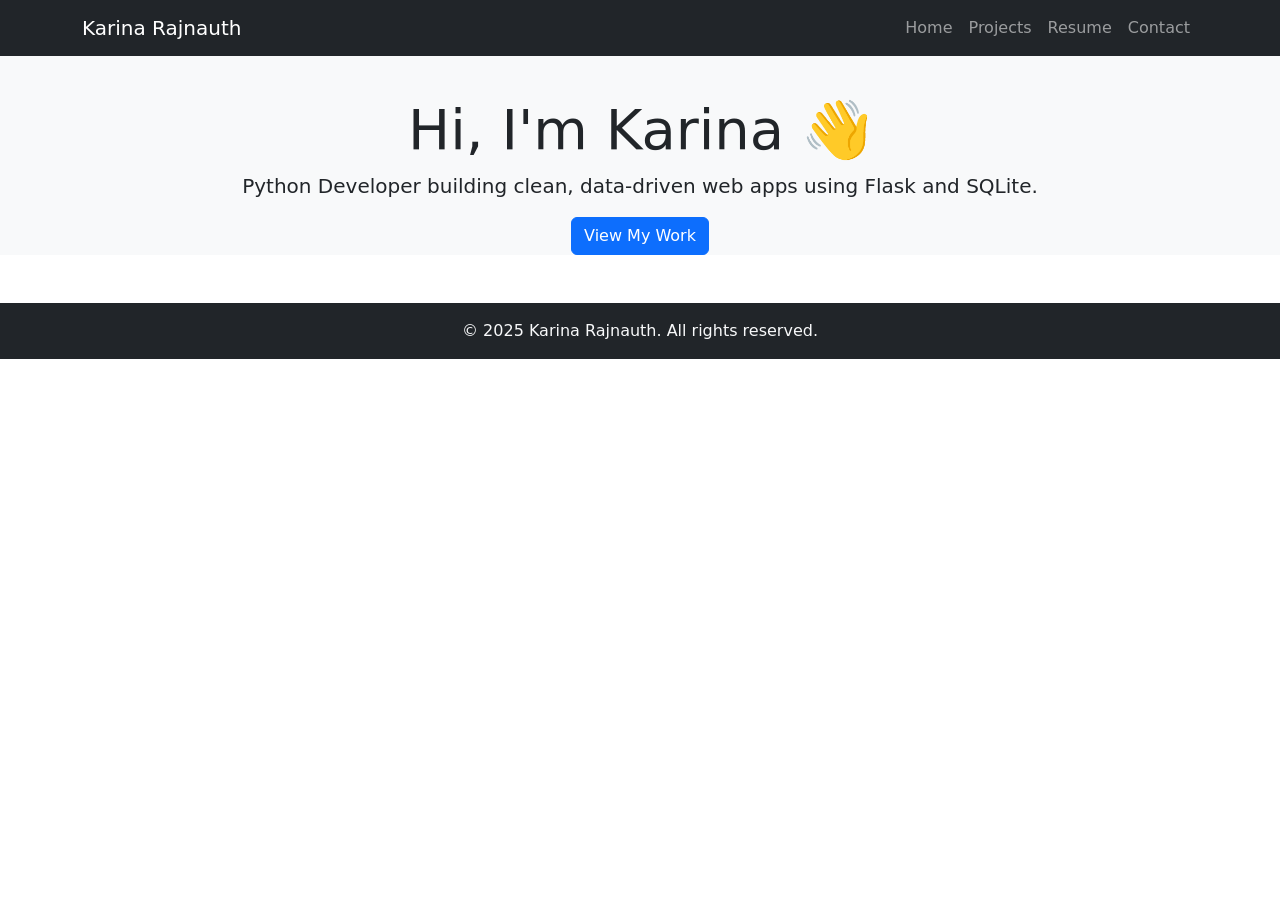
==== index.html @ 5fca7859 "Add files via upload" ====
<!DOCTYPE html>
<html lang="en">
<head>
  <meta charset="UTF-8">
  <meta name="viewport" content="width=device-width, initial-scale=1.0">
  <title>Karina Rajnauth | Portfolio</title>
  <link href="https://cdn.jsdelivr.net/npm/bootstrap@5.3.2/dist/css/bootstrap.min.css" rel="stylesheet">
  <link rel="stylesheet" href="assets/css/style.css">
</head>
<body>
  <!-- Navbar -->
  <nav class="navbar navbar-expand-lg navbar-dark bg-dark fixed-top">
    <div class="container">
      <a class="navbar-brand" href="index.html">Karina Rajnauth</a>
      <button class="navbar-toggler" type="button" data-bs-toggle="collapse" data-bs-target="#navbarNav">
        <span class="navbar-toggler-icon"></span>
      </button>
      <div class="collapse navbar-collapse" id="navbarNav">
        <ul class="navbar-nav ms-auto">
          <li class="nav-item"><a class="nav-link" href="index.html">Home</a></li>
          <li class="nav-item"><a class="nav-link" href="projects.html">Projects</a></li>
          <li class="nav-item"><a class="nav-link" href="resume.html">Resume</a></li>
          <li class="nav-item"><a class="nav-link" href="contact.html">Contact</a></li>
        </ul>
      </div>
    </div>
  </nav>

  <!-- Hero Section -->
  <section class="hero bg-light text-center pt-5 mt-5">
    <div class="container">
      <h1 class="display-4">Hi, I'm Karina 👋</h1>
      <p class="lead">Python Developer building clean, data-driven web apps using Flask and SQLite.</p>
      <a href="projects.html" class="btn btn-primary">View My Work</a>
    </div>
  </section>

  <footer class="text-center py-3 bg-dark text-light mt-5">
    &copy; 2025 Karina Rajnauth. All rights reserved.
  </footer>

  <script src="https://cdn.jsdelivr.net/npm/bootstrap@5.3.2/dist/js/bootstrap.bundle.min.js"></script>
</body>
</html>
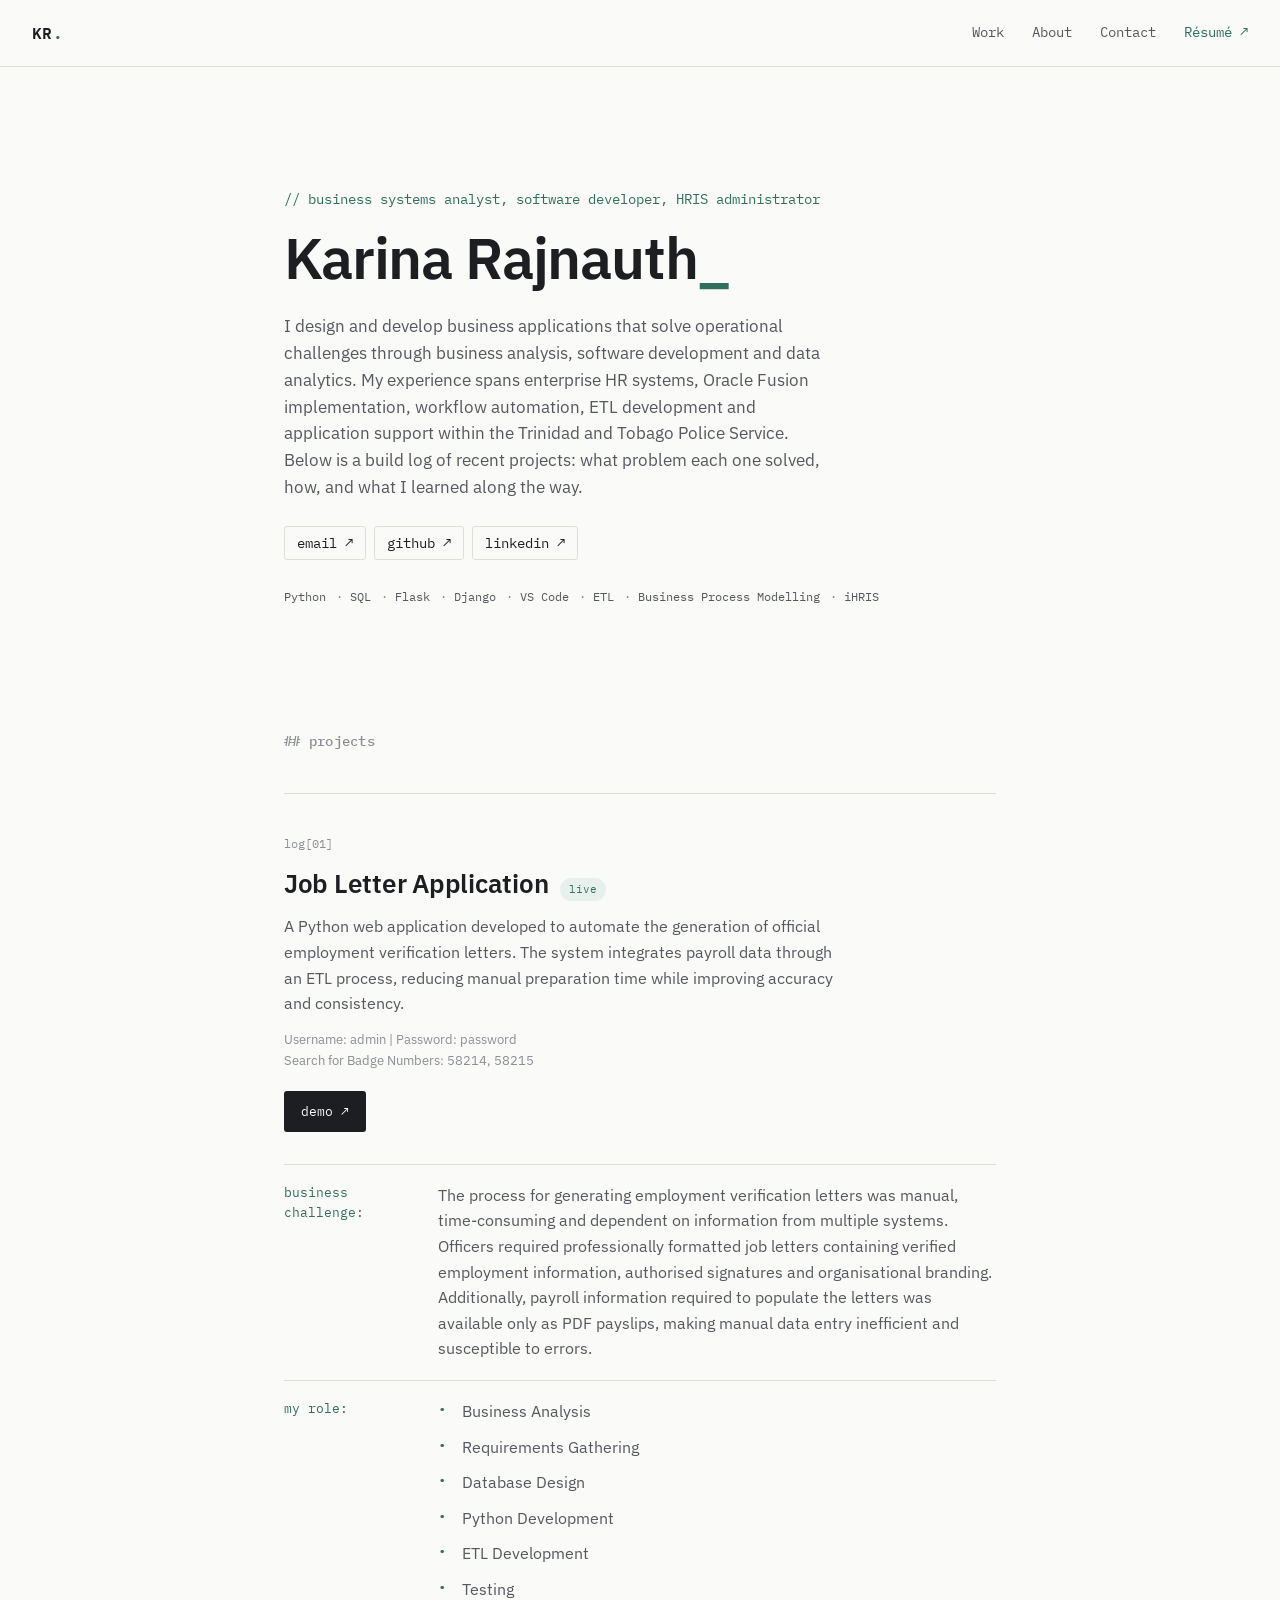
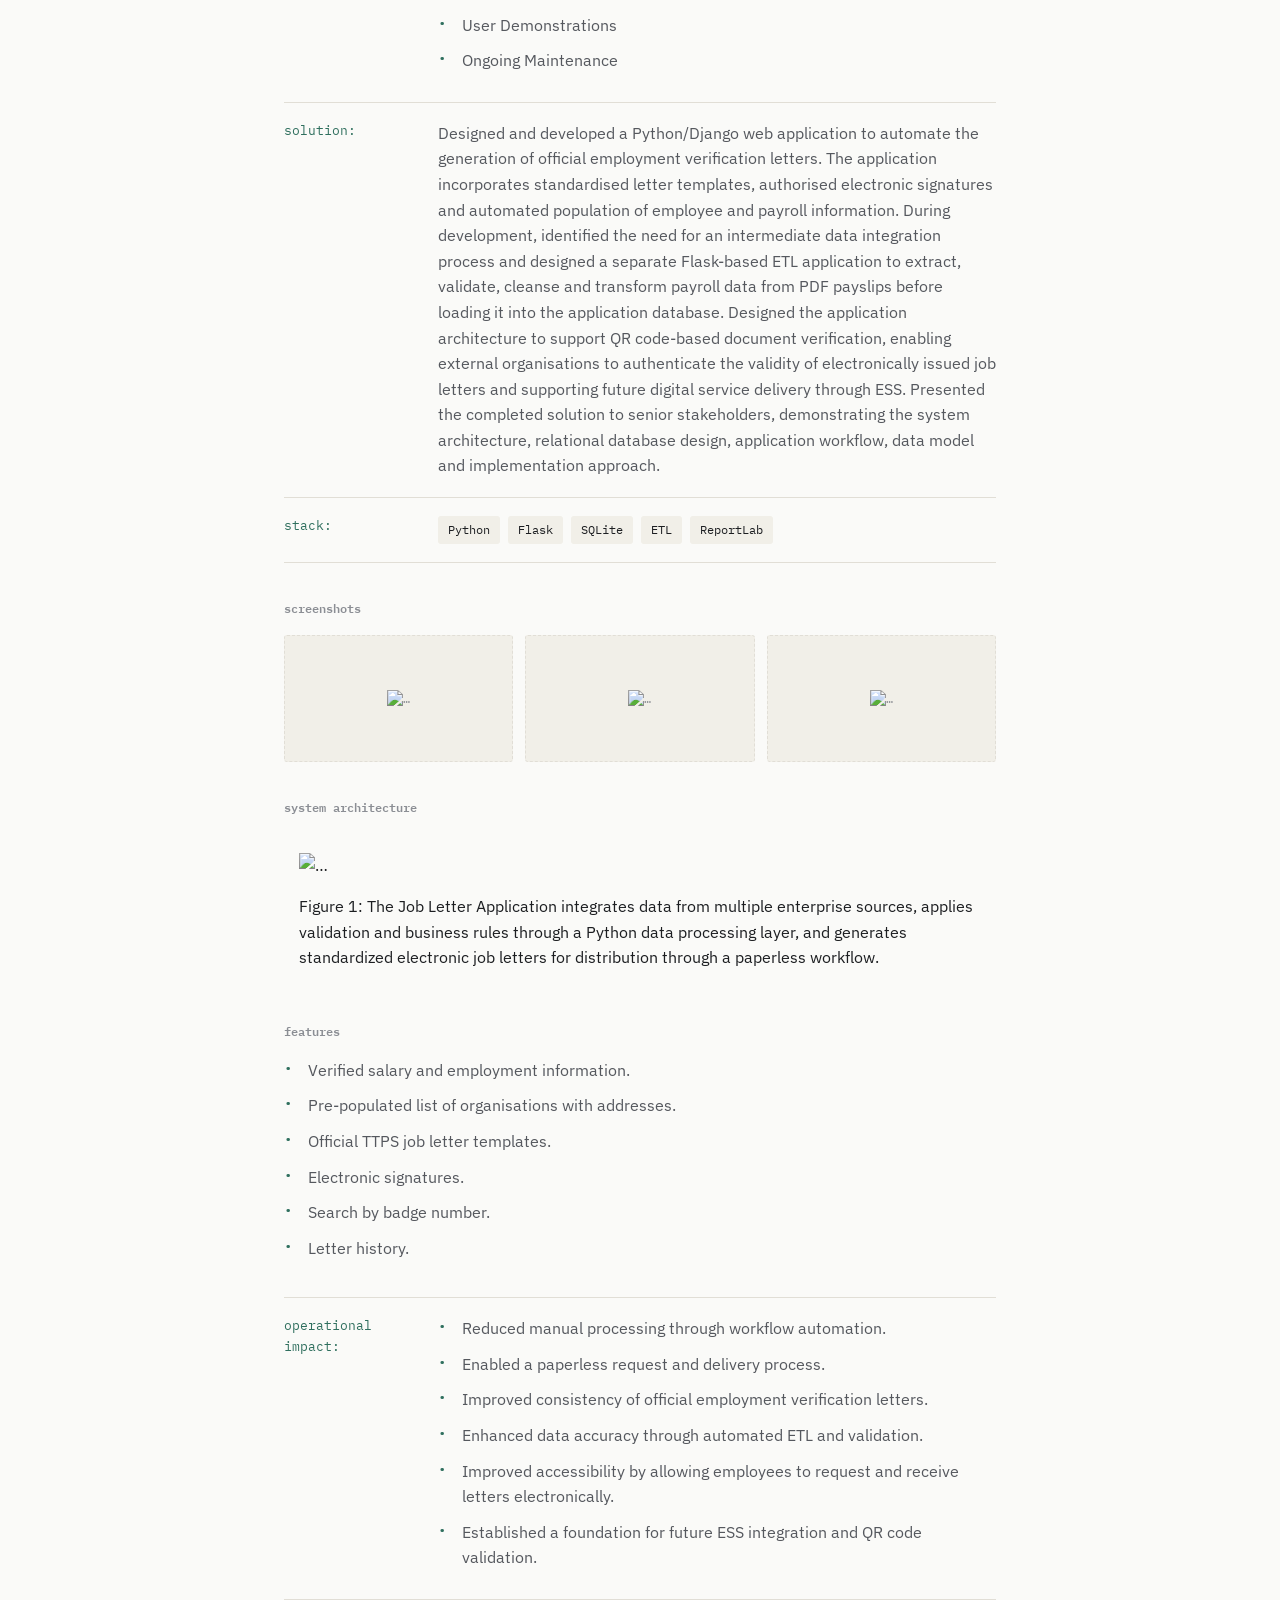
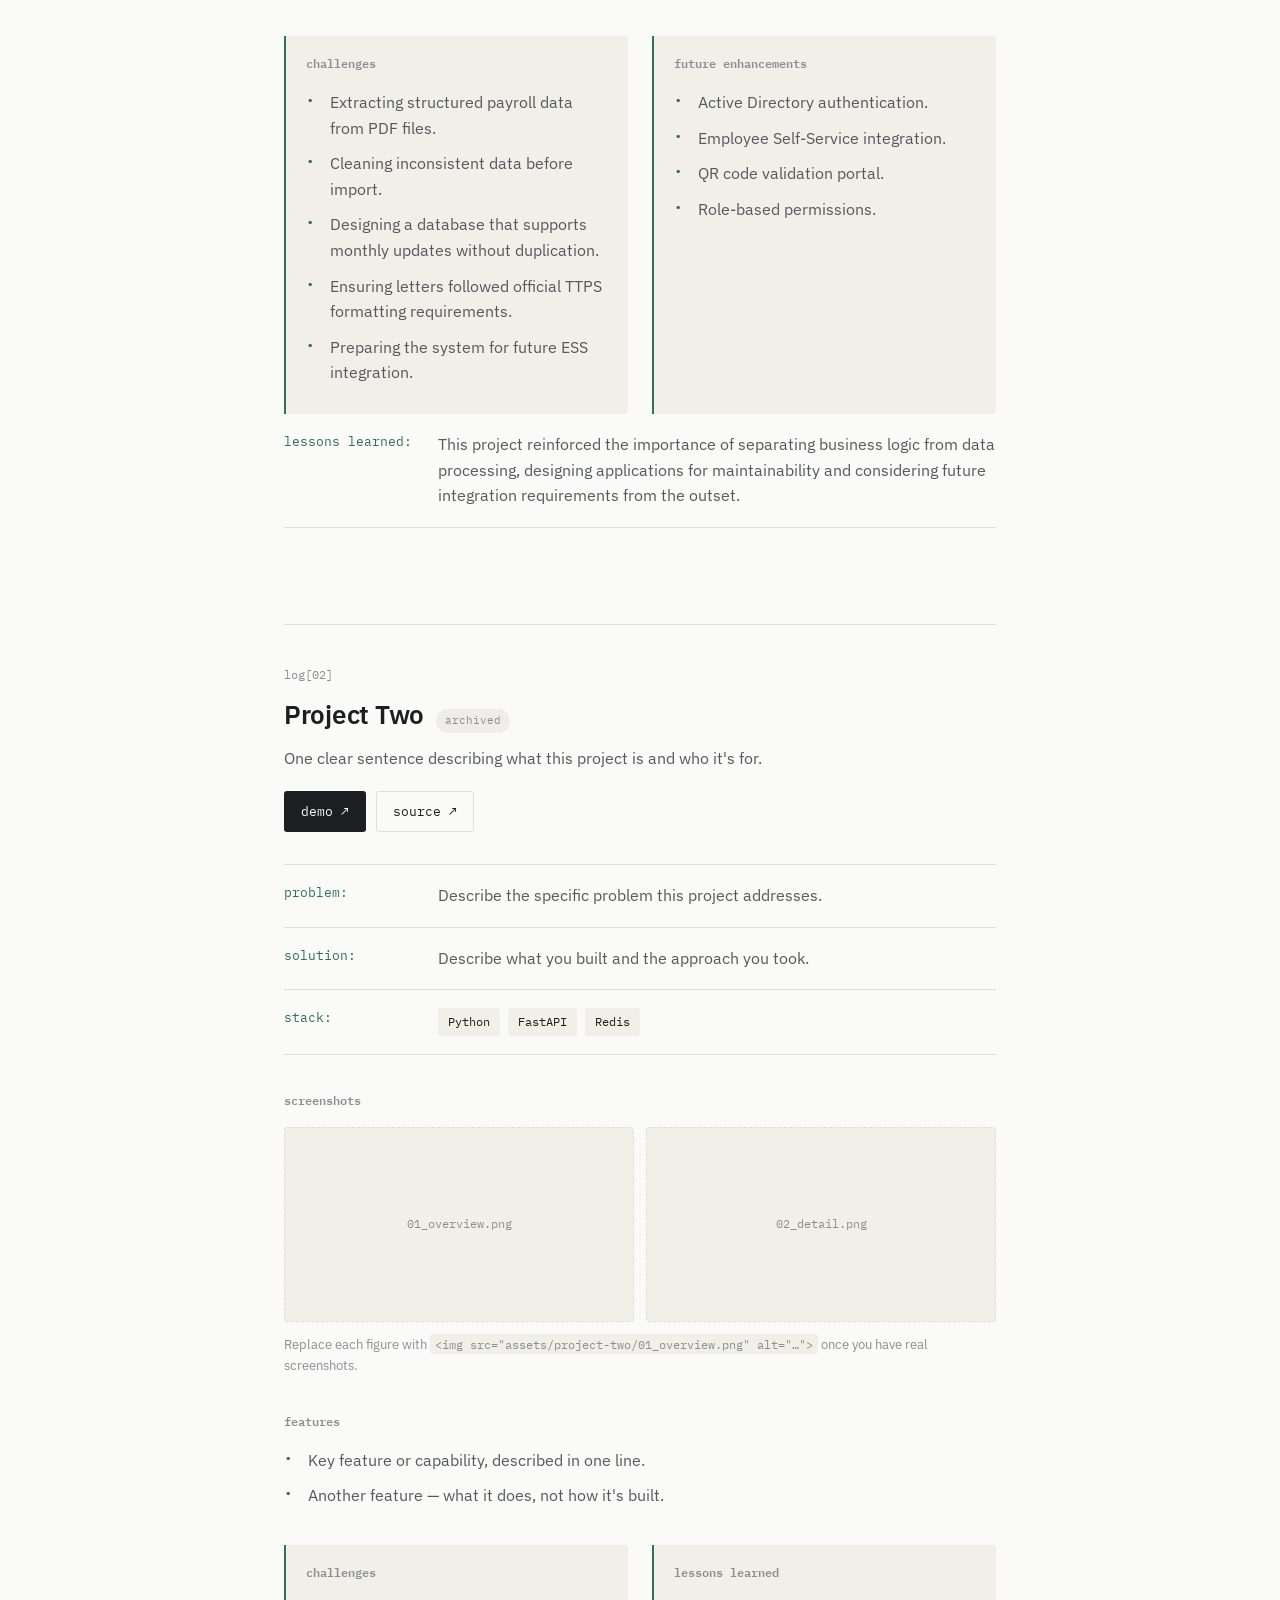
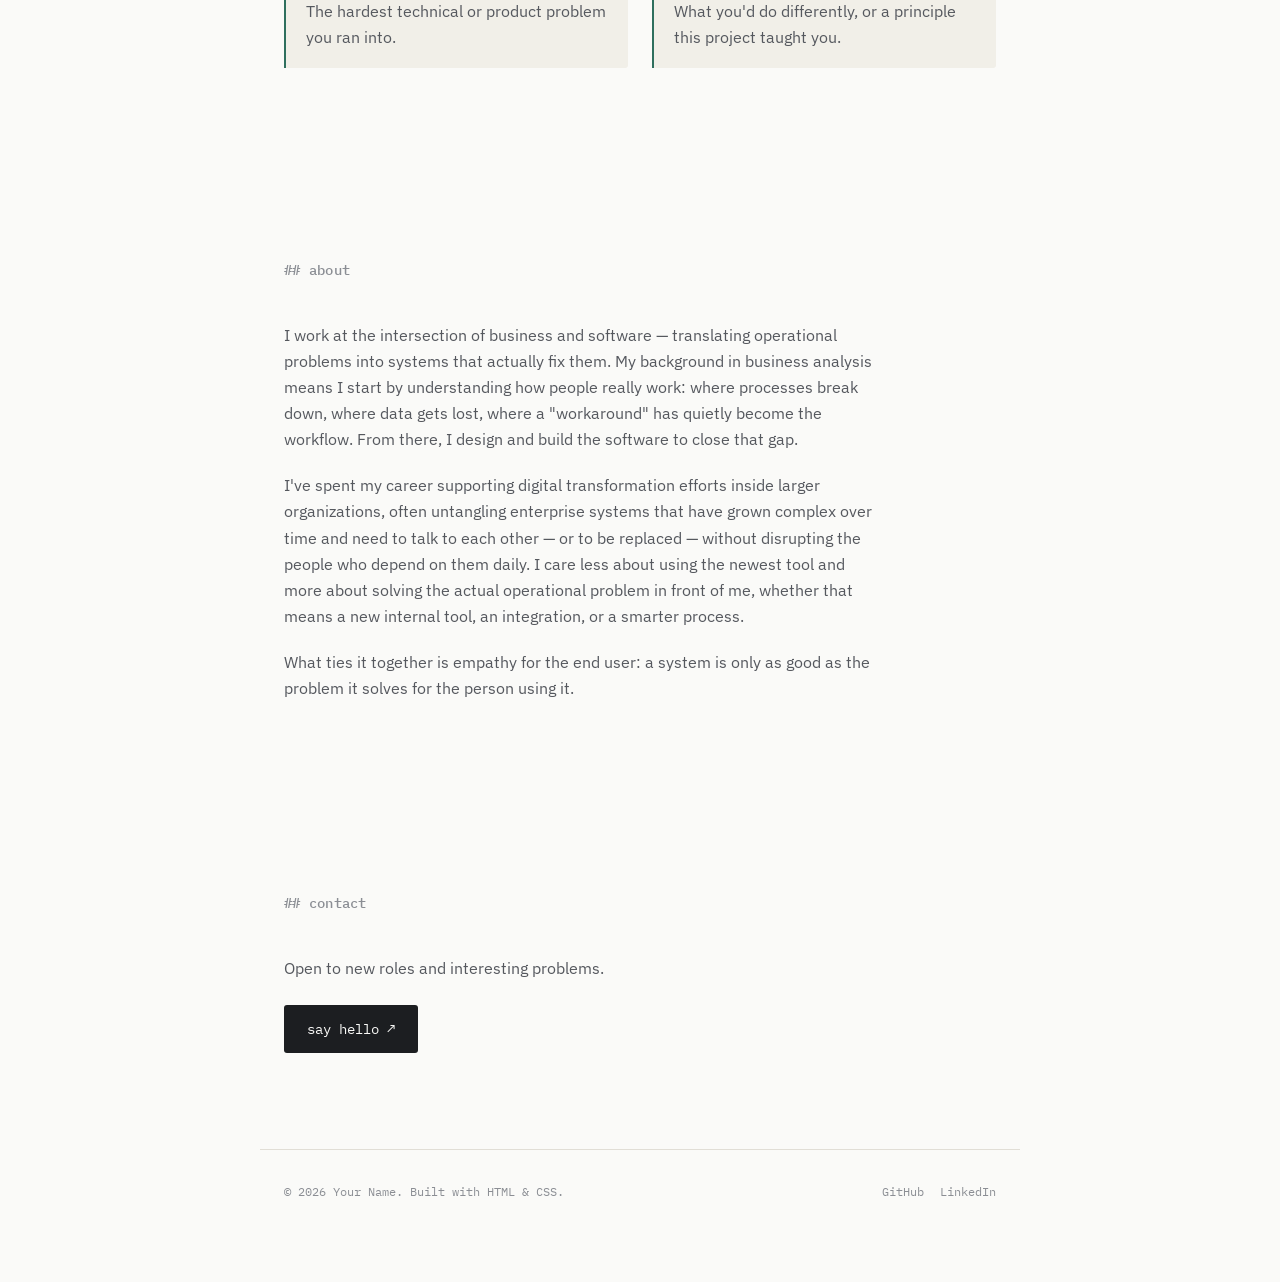
==== commit cc2c64a7: "Add files via upload" ====
--- a/index.html
+++ b/index.html
@@ -1,44 +1,325 @@
-<!DOCTYPE html>
-<html lang="en">
-<head>
-  <meta charset="UTF-8">
-  <meta name="viewport" content="width=device-width, initial-scale=1.0">
-  <title>Karina Rajnauth | Portfolio</title>
-  <link href="https://cdn.jsdelivr.net/npm/bootstrap@5.3.2/dist/css/bootstrap.min.css" rel="stylesheet">
-  <link rel="stylesheet" href="assets/css/style.css">
-</head>
-<body>
-  <!-- Navbar -->
-  <nav class="navbar navbar-expand-lg navbar-dark bg-dark fixed-top">
-    <div class="container">
-      <a class="navbar-brand" href="index.html">Karina Rajnauth</a>
-      <button class="navbar-toggler" type="button" data-bs-toggle="collapse" data-bs-target="#navbarNav">
-        <span class="navbar-toggler-icon"></span>
-      </button>
-      <div class="collapse navbar-collapse" id="navbarNav">
-        <ul class="navbar-nav ms-auto">
-          <li class="nav-item"><a class="nav-link" href="index.html">Home</a></li>
-          <li class="nav-item"><a class="nav-link" href="projects.html">Projects</a></li>
-          <li class="nav-item"><a class="nav-link" href="resume.html">Resume</a></li>
-          <li class="nav-item"><a class="nav-link" href="contact.html">Contact</a></li>
-        </ul>
-      </div>
-    </div>
-  </nav>
-
-  <!-- Hero Section -->
-  <section class="hero bg-light text-center pt-5 mt-5">
-    <div class="container">
-      <h1 class="display-4">Hi, I'm Karina 👋</h1>
-      <p class="lead">Python Developer building clean, data-driven web apps using Flask and SQLite.</p>
-      <a href="projects.html" class="btn btn-primary">View My Work</a>
-    </div>
-  </section>
-
-  <footer class="text-center py-3 bg-dark text-light mt-5">
-    &copy; 2025 Karina Rajnauth. All rights reserved.
-  </footer>
-
-  <script src="https://cdn.jsdelivr.net/npm/bootstrap@5.3.2/dist/js/bootstrap.bundle.min.js"></script>
-</body>
-</html>
+<!DOCTYPE html>
+<html lang="en">
+<head>
+<meta charset="UTF-8">
+<meta name="viewport" content="width=device-width, initial-scale=1.0">
+<title>Karina Rajnauth — Software Developer</title>
+<meta name="description" content="Software developer portfolio — projects, case studies, and contact.">
+<link rel="preconnect" href="https://fonts.googleapis.com">
+<link rel="preconnect" href="https://fonts.gstatic.com" crossorigin>
+<link href="https://fonts.googleapis.com/css2?family=IBM+Plex+Mono:ital,wght@0,400;0,500;0,600;1,400&family=IBM+Plex+Sans:wght@400;500;600;700&display=swap" rel="stylesheet">
+<link rel="stylesheet" href="styles.css">
+</head>
+<body>
+
+<a class="skip-link" href="#main">Skip to content</a>
+
+<header class="site-header">
+  <a class="brand" href="#top">KR<span class="brand-dot">.</span></a>
+  <nav class="site-nav" aria-label="Primary">
+    <a href="#work">Work</a>
+    <a href="#about">About</a>
+    <a href="#contact">Contact</a>
+    <a class="nav-resume" href="./resume.pdf" target="_blank" rel="noopener">Résumé ↗</a>
+  </nav>
+</header>
+
+<main id="main">
+
+  <!-- ============ HERO ============ -->
+  <section id="top" class="hero">
+    <p class="eyebrow">// business systems analyst, software developer, HRIS administrator</p>
+    <h1 class="hero-name">Karina Rajnauth<span class="cursor" aria-hidden="true">_</span></h1>
+    <p class="hero-desc">
+      I design and develop business applications that solve operational challenges through business analysis, software development and data analytics. My experience spans enterprise HR systems, Oracle Fusion implementation, workflow automation, ETL development and application support within the Trinidad and Tobago Police Service.
+      Below is a build log of recent projects:
+      what problem each one solved, how, and what I learned along the way.
+    </p>
+
+    <ul class="hero-links">
+      <li><a href="mailto:karinarajnauth@gmail.com">email ↗</a></li>
+      <li><a href="https://github.com/karinalaura" target="_blank" rel="noopener">github ↗</a></li>
+      <li><a href="https://linkedin.com/in/karinarajnauth" target="_blank" rel="noopener">linkedin ↗</a></li>
+    </ul>
+
+    <ul class="hero-stack" aria-label="Core technologies">
+      <li>Python</li>
+      <li>SQL</li>
+      <li>Flask</li>
+      <li>Django</li>
+      <li>VS Code</li>
+      <li>ETL</li>
+      <li>Business Process Modelling</li>
+      <li>iHRIS</li>
+    </ul>
+  </section>
+
+  <!-- ============ WORK ============ -->
+  <section id="work" class="work">
+    <h2 class="section-label">## projects</h2>
+
+    <div class="entries">
+
+      <!-- ---------- PROJECT 1 ---------- -->
+      <article class="entry" id="project-one">
+        <header class="entry-head">
+          <span class="entry-index">log[01]</span>
+          <div class="entry-title-row">
+            <h3 class="entry-title">Job Letter Application</h3>
+            <span class="status-pill status-live">live</span>
+          </div>
+          <p class="entry-tagline">A Python web application developed to automate the generation of official employment verification letters. 
+            The system integrates payroll data through an ETL process, reducing manual preparation time while improving accuracy and consistency.</p>
+          <p class="shot-hint">Username: admin | Password: password<br>
+          Search for Badge Numbers: 58214, 58215</p>
+          <div class="entry-actions">
+            <a class="btn btn-primary" href="https://job-letter-generator-nn9o.onrender.com" target="_blank" rel="noopener">demo ↗</a>
+            <!--<a class="btn btn-ghost" href="https://github.com/yourusername/project-one" target="_blank" rel="noopener">source ↗</a>-->
+          </div>
+        </header>
+
+        <dl class="spec">
+          <div class="spec-row">
+            <dt>business challenge</dt>
+            <dd>The process for generating employment verification letters was manual, time-consuming and dependent on information from multiple systems. 
+              Officers required professionally formatted job letters containing verified employment information, authorised signatures and organisational branding. 
+              Additionally, payroll information required to populate the letters was available only as PDF payslips, making manual data entry inefficient and susceptible to errors.</dd>
+          </div>
+          <div class="spec-row">
+            <dt>my role</dt>
+            <ul class="feature-list">
+            <li>Business Analysis</li>
+            <li>Requirements Gathering</li>
+            <li>Database Design</li>
+            <li>Python Development</li>
+            <li>ETL Development</li>
+            <li>Testing</li>
+            <li>User Demonstrations</li>
+            <li>Ongoing Maintenance</li>
+          </ul>
+          </div>
+          <div class="spec-row">
+            <dt>solution</dt>
+            <dd>Designed and developed a Python/Django web application to automate the generation of official employment verification letters. The application incorporates standardised letter templates, authorised electronic
+               signatures and automated population of employee and payroll information. During development, identified the need for an intermediate data integration process and designed a separate Flask-based ETL application 
+               to extract, validate, cleanse and transform payroll data from PDF payslips before loading it into the application database.
+Designed the application architecture to support QR code-based document verification, enabling external organisations to authenticate the validity of electronically issued job letters and supporting future digital service delivery through ESS.
+Presented the completed solution to senior stakeholders, demonstrating the system architecture, relational database design, application workflow, data model and implementation approach.</dd>
+          </div>
+          <div class="spec-row">
+            <dt>stack</dt>
+            <dd>
+              <ul class="chip-row">
+                <li>Python</li>
+                <li>Flask</li>
+                <li>SQLite</li>
+                <li>ETL</li>
+                <li>ReportLab</li>
+              </ul>
+            </dd>
+          </div>
+        </dl>
+
+        <div class="entry-block">
+          <h4 class="block-label">screenshots</h4>
+          <div class="shot-grid">
+            <figure class="shot-placeholder">
+              <span><img src="assets/project-one/01_overview.png" alt="…"></span>
+            </figure>
+            <figure class="shot-placeholder">
+              <span><img src="assets/project-one/02_overview.png" alt="…"></span>
+            </figure>
+            <figure class="shot-placeholder">
+              <span><img src="assets/project-one/03_overview.png" alt="…"></span>
+            </figure>
+          </div>
+        </div>
+
+        <div class="entry-block">
+          <h4 class="block-label">system architecture</h4>
+          <figure class="diagram-container">
+          <img class="diagram-img" src="assets/project-one/01_diagram.png" alt="…">
+          <figcaption>Figure 1: The Job Letter Application integrates data from multiple enterprise sources, applies validation and business rules through a Python data processing layer, 
+            and generates standardized electronic job letters for distribution through a paperless workflow.</figcaption>
+          </figure>
+        </div>
+
+        <div class="entry-block">
+          <h4 class="block-label">features</h4>
+          <ul class="feature-list">
+            <li>Verified salary and employment information.</li>
+            <li>Pre-populated list of organisations with addresses.</li>
+            <li>Official TTPS job letter templates.</li>
+            <li>Electronic signatures.</li>
+            <li>Search by badge number.</li>
+            <li>Letter history.</li>
+          </ul>
+        </div>
+
+        <dl class="spec">
+          <div class="spec-row">
+            <dt>operational impact</dt>
+          <ul class="feature-list">
+            <li>Reduced manual processing through workflow automation.</li>
+            <li>Enabled a paperless request and delivery process.</li>
+            <li>Improved consistency of official employment verification letters.</li>
+            <li>Enhanced data accuracy through automated ETL and validation.</li>
+            <li>Improved accessibility by allowing employees to request and receive letters electronically.</li>
+            <li>Established a foundation for future ESS integration and QR code validation.</li>
+          </ul>
+        </div>
+        </dl>
+
+        <div class="note-grid">
+          <div class="note">
+            <h4 class="block-label">challenges</h4>
+            <ul class="feature-list">
+            <li>Extracting structured payroll data from PDF files.</li>
+            <li>Cleaning inconsistent data before import.</li>
+            <li>Designing a database that supports monthly updates without duplication.</li>
+            <li>Ensuring letters followed official TTPS formatting requirements.</li>
+            <li>Preparing the system for future ESS integration.</li>
+          </ul>
+          </div>
+          <div class="note">
+            <h4 class="block-label">future enhancements</h4>
+            <ul class="feature-list">
+            <li>Active Directory authentication.</li>
+            <li>Employee Self-Service integration.</li>
+            <li>QR code validation portal.</li>
+            <li>Role-based permissions.</li>
+          </ul>
+          </div>
+        </div>
+        <div class="spec-row">
+            <dt>lessons learned</dt>
+            <dd>This project reinforced the importance of separating business logic from data processing, 
+              designing applications for maintainability and considering future integration requirements from the outset.</dd>
+          </div>
+      </article>
+
+      <!-- ---------- PROJECT 2 ---------- -->
+      <article class="entry" id="project-two">
+        <header class="entry-head">
+          <span class="entry-index">log[02]</span>
+          <div class="entry-title-row">
+            <h3 class="entry-title">Project Two</h3>
+            <span class="status-pill status-archived">archived</span>
+          </div>
+          <p class="entry-tagline">One clear sentence describing what this project is and who it's for.</p>
+          <div class="entry-actions">
+            <a class="btn btn-primary" href="https://your-demo-link.com" target="_blank" rel="noopener">demo ↗</a>
+            <a class="btn btn-ghost" href="https://github.com/yourusername/project-two" target="_blank" rel="noopener">source ↗</a>
+          </div>
+        </header>
+
+        <dl class="spec">
+          <div class="spec-row">
+            <dt>problem</dt>
+            <dd>Describe the specific problem this project addresses.</dd>
+          </div>
+          <div class="spec-row">
+            <dt>solution</dt>
+            <dd>Describe what you built and the approach you took.</dd>
+          </div>
+          <div class="spec-row">
+            <dt>stack</dt>
+            <dd>
+              <ul class="chip-row">
+                <li>Python</li>
+                <li>FastAPI</li>
+                <li>Redis</li>
+              </ul>
+            </dd>
+          </div>
+        </dl>
+
+        <div class="entry-block">
+          <h4 class="block-label">screenshots</h4>
+          <div class="shot-grid">
+            <figure class="shot-placeholder">
+              <span>01_overview.png</span>
+            </figure>
+            <figure class="shot-placeholder">
+              <span>02_detail.png</span>
+            </figure>
+          </div>
+          <p class="shot-hint">Replace each figure with <code>&lt;img src="assets/project-two/01_overview.png" alt="…"&gt;</code> once you have real screenshots.</p>
+        </div>
+
+        <div class="entry-block">
+          <h4 class="block-label">features</h4>
+          <ul class="feature-list">
+            <li>Key feature or capability, described in one line.</li>
+            <li>Another feature — what it does, not how it's built.</li>
+          </ul>
+        </div>
+
+        <div class="note-grid">
+          <div class="note">
+            <h4 class="block-label">challenges</h4>
+            <p>The hardest technical or product problem you ran into.</p>
+          </div>
+          <div class="note">
+            <h4 class="block-label">lessons learned</h4>
+            <p>What you'd do differently, or a principle this project taught you.</p>
+          </div>
+        </div>
+      </article>
+
+      <!--
+        TO ADD MORE PROJECTS:
+        Copy one <article class="entry"> block above (including its closing tag),
+        paste it here, update the id, log[0N] index, and all content inside.
+      -->
+
+    </div>
+  </section>
+
+  <!-- ============ ABOUT ============ -->
+  <section id="about" class="about">
+    <h2 class="section-label">## about</h2>
+    <p>
+      I work at the intersection of business and software — translating operational problems
+      into systems that actually fix them. My background in business analysis means I start by
+      understanding how people really work: where processes break down, where data gets lost,
+      where a "workaround" has quietly become the workflow. From there, I design and build the
+      software to close that gap.
+    </p>
+    <p style="margin-top: 20px;">
+      I've spent my career supporting digital transformation efforts inside larger organizations,
+      often untangling enterprise systems that have grown complex over time and need to talk to
+      each other — or to be replaced — without disrupting the people who depend on them daily.
+      I care less about using the newest tool and more about solving the actual operational
+      problem in front of me, whether that means a new internal tool, an integration, or a
+      smarter process.
+    </p>
+    <p style="margin-top: 20px;">
+      What ties it together is empathy for the end user: a system is only as good as the problem
+      it solves for the person using it.
+    </p>
+  </section>
+
+  <!-- ============ CONTACT ============ -->
+  <section id="contact" class="contact">
+    <h2 class="section-label">## contact</h2>
+    <p class="contact-line">Open to new roles and interesting problems.</p>
+    <a class="btn btn-primary btn-large" href="mailto:you@example.com">say hello ↗</a>
+  </section>
+
+</main>
+
+<footer class="site-footer">
+  <p>&copy; <span id="year"></span> Your Name. Built with HTML &amp; CSS.</p>
+  <ul class="footer-links">
+    <li><a href="https://github.com/yourusername" target="_blank" rel="noopener">GitHub</a></li>
+    <li><a href="https://linkedin.com/in/yourusername" target="_blank" rel="noopener">LinkedIn</a></li>
+  </ul>
+</footer>
+
+<script>
+  document.getElementById('year').textContent = new Date().getFullYear();
+</script>
+
+</body>
+</html>
--- a/styles.css
+++ b/styles.css
@@ -0,0 +1,462 @@
+/* =========================================================
+   Tokens
+   ========================================================= */
+:root {
+  --color-bg:        #FAFAF8;
+  --color-bg-alt:    #F1EFE8;
+  --color-ink:       #1C1E21;
+  --color-ink-soft:  #55585E;
+  --color-ink-faint: #8B8E94;
+  --color-line:      #E1DED6;
+  --color-accent:    #2F6F5E;
+  --color-accent-soft: #E7F0EC;
+  --color-live:      #2F6F5E;
+  --color-archived:  #8B8E94;
+
+  --font-sans: 'IBM Plex Sans', -apple-system, BlinkMacSystemFont, 'Segoe UI', sans-serif;
+  --font-mono: 'IBM Plex Mono', 'SFMono-Regular', Consolas, monospace;
+
+  --maxw: 760px;
+  --radius: 3px;
+}
+
+/* =========================================================
+   Base
+   ========================================================= */
+* { box-sizing: border-box; }
+
+html { scroll-behavior: smooth; }
+@media (prefers-reduced-motion: reduce) {
+  html { scroll-behavior: auto; }
+  * { animation-duration: 0.001ms !important; animation-iteration-count: 1 !important; transition-duration: 0.001ms !important; }
+}
+
+body {
+  margin: 0;
+  background: var(--color-bg);
+  color: var(--color-ink);
+  font-family: var(--font-sans);
+  font-size: 16px;
+  line-height: 1.6;
+  -webkit-font-smoothing: antialiased;
+}
+
+h1, h2, h3, h4 { margin: 0; font-weight: 600; }
+p { margin: 0; }
+ul { margin: 0; padding: 0; list-style: none; }
+a { color: inherit; text-decoration: none; }
+img { max-width: 100%; display: block; }
+
+.skip-link {
+  position: absolute;
+  left: -999px;
+  top: 0;
+  background: var(--color-ink);
+  color: var(--color-bg);
+  padding: 10px 16px;
+  z-index: 100;
+  font-family: var(--font-mono);
+  font-size: 0.85rem;
+}
+.skip-link:focus {
+  left: 16px;
+  top: 16px;
+}
+
+a:focus-visible,
+button:focus-visible {
+  outline: 2px solid var(--color-accent);
+  outline-offset: 3px;
+}
+
+/* =========================================================
+   Header
+   ========================================================= */
+.site-header {
+  position: sticky;
+  top: 0;
+  z-index: 10;
+  display: flex;
+  align-items: center;
+  justify-content: space-between;
+  padding: 20px 32px;
+  background: rgba(250, 250, 248, 0.9);
+  backdrop-filter: blur(6px);
+  border-bottom: 1px solid var(--color-line);
+}
+
+.brand {
+  font-family: var(--font-mono);
+  font-weight: 600;
+  font-size: 1rem;
+  letter-spacing: 0.02em;
+}
+.brand-dot { color: var(--color-accent); }
+
+.site-nav {
+  display: flex;
+  gap: 28px;
+  font-family: var(--font-mono);
+  font-size: 0.85rem;
+}
+.site-nav a { color: var(--color-ink-soft); transition: color 0.15s ease; }
+.site-nav a:hover { color: var(--color-ink); }
+.nav-resume { color: var(--color-accent) !important; }
+
+/* =========================================================
+   Layout helpers
+   ========================================================= */
+main { display: block; }
+
+.hero, .work, .about, .contact {
+  max-width: var(--maxw);
+  margin: 0 auto;
+  padding: 96px 24px;
+}
+
+.section-label {
+  font-family: var(--font-mono);
+  font-size: 0.85rem;
+  font-weight: 500;
+  color: var(--color-ink-faint);
+  text-transform: lowercase;
+  letter-spacing: 0.02em;
+  margin-bottom: 40px;
+}
+
+/* =========================================================
+   Hero
+   ========================================================= */
+.hero { padding-top: 120px; padding-bottom: 80px; }
+
+.eyebrow {
+  font-family: var(--font-mono);
+  font-size: 0.9rem;
+  color: var(--color-accent);
+  margin-bottom: 16px;
+}
+
+.hero-name {
+  font-size: clamp(2.4rem, 6vw, 3.6rem);
+  line-height: 1.1;
+  letter-spacing: -0.02em;
+}
+
+.cursor {
+  display: inline-block;
+  color: var(--color-accent);
+  animation: blink 1.1s steps(1) infinite;
+}
+@keyframes blink { 50% { opacity: 0; } }
+
+.hero-desc {
+  margin-top: 24px;
+  max-width: 54ch;
+  color: var(--color-ink-soft);
+  font-size: 1.05rem;
+}
+
+.hero-links {
+  display: flex;
+  flex-wrap: wrap;
+  gap: 8px;
+  margin-top: 32px;
+  font-family: var(--font-mono);
+  font-size: 0.85rem;
+}
+.hero-links a {
+  padding: 7px 12px;
+  border: 1px solid var(--color-line);
+  border-radius: var(--radius);
+  transition: border-color 0.15s ease, color 0.15s ease;
+}
+.hero-links a:hover {
+  border-color: var(--color-accent);
+  color: var(--color-accent);
+}
+
+.hero-stack {
+  display: flex;
+  flex-wrap: wrap;
+  gap: 10px;
+  margin-top: 28px;
+}
+.hero-stack li {
+  font-family: var(--font-mono);
+  font-size: 0.78rem;
+  color: var(--color-ink-soft);
+  padding: 4px 0;
+}
+.hero-stack li::before {
+  content: "· ";
+  color: var(--color-ink-faint);
+}
+.hero-stack li:first-child::before { content: ""; }
+
+/* =========================================================
+   Work / Entries (build log)
+   ========================================================= */
+.work { padding-top: 40px; }
+
+.entries {
+  display: flex;
+  flex-direction: column;
+  gap: 96px;
+}
+
+.entry {
+  border-top: 1px solid var(--color-line);
+  padding-top: 40px;
+}
+
+.entry-head { margin-bottom: 32px; }
+
+.entry-index {
+  display: block;
+  font-family: var(--font-mono);
+  font-size: 0.78rem;
+  color: var(--color-ink-faint);
+  margin-bottom: 10px;
+}
+
+.entry-title-row {
+  display: flex;
+  align-items: baseline;
+  gap: 12px;
+  flex-wrap: wrap;
+}
+
+.entry-title {
+  font-size: 1.6rem;
+  letter-spacing: -0.01em;
+}
+
+.status-pill {
+  font-family: var(--font-mono);
+  font-size: 0.7rem;
+  padding: 3px 9px;
+  border-radius: 999px;
+  text-transform: lowercase;
+}
+.status-live {
+  color: var(--color-live);
+  background: var(--color-accent-soft);
+}
+.status-archived {
+  color: var(--color-archived);
+  background: #EEEDEA;
+}
+
+.entry-tagline {
+  margin-top: 10px;
+  color: var(--color-ink-soft);
+  max-width: 56ch;
+}
+
+.entry-actions {
+  display: flex;
+  gap: 10px;
+  margin-top: 20px;
+}
+
+.btn {
+  font-family: var(--font-mono);
+  font-size: 0.82rem;
+  padding: 9px 16px;
+  border-radius: var(--radius);
+  border: 1px solid transparent;
+  display: inline-block;
+  transition: opacity 0.15s ease, border-color 0.15s ease;
+}
+.btn-primary {
+  background: var(--color-ink);
+  color: var(--color-bg);
+}
+.btn-primary:hover { opacity: 0.85; }
+.btn-ghost {
+  border-color: var(--color-line);
+  color: var(--color-ink);
+}
+.btn-ghost:hover { border-color: var(--color-ink); }
+.btn-large { padding: 12px 22px; font-size: 0.88rem; margin-top: 24px; }
+
+/* Spec table: problem / solution / stack */
+.spec {
+  margin: 0 0 36px;
+  border-top: 1px solid var(--color-line);
+}
+.spec-row {
+  display: grid;
+  grid-template-columns: 130px 1fr;
+  gap: 24px;
+  padding: 18px 0;
+  border-bottom: 1px solid var(--color-line);
+}
+.spec-row dt {
+  font-family: var(--font-mono);
+  font-size: 0.8rem;
+  color: var(--color-accent);
+}
+.spec-row dt::after { content: ":"; }
+.spec-row dd {
+  margin: 0;
+  color: var(--color-ink-soft);
+}
+
+.chip-row {
+  display: flex;
+  flex-wrap: wrap;
+  gap: 8px;
+}
+.chip-row li {
+  font-family: var(--font-mono);
+  font-size: 0.78rem;
+  color: var(--color-ink);
+  background: var(--color-bg-alt);
+  padding: 4px 10px;
+  border-radius: var(--radius);
+}
+
+.entry-block { margin-bottom: 36px; }
+
+.block-label {
+  font-family: var(--font-mono);
+  font-size: 0.78rem;
+  color: var(--color-ink-faint);
+  text-transform: lowercase;
+  margin-bottom: 16px;
+}
+
+/* Container rules */
+.diagram-container {
+  max-width: 800px;        /* Limits max expansion to keep it readable */
+  margin: 20px auto;       /* Centers the diagram horizontally */
+  padding: 15px;
+}
+
+/* Image scaling rules */
+.diagram-img {
+  width: 100%;             /* Tells image to expand up to its container size */
+  max-width: 100%;         /* Prevents the image from overflowing */
+  height: auto;            /* Maintains original aspect ratio */
+  display: block;          /* Removes unexpected bottom white spaces */
+  margin-bottom: 15px;
+}
+/* Screenshots */
+.shot-grid {
+  display: grid;
+  grid-template-columns: repeat(auto-fit, minmax(160px, 1fr));
+  gap: 12px;
+}
+.shot-placeholder {
+  margin: 0;
+  aspect-ratio: 18 / 10;
+  border: 1px dashed var(--color-line);
+  border-radius: var(--radius);
+  display: flex;
+  align-items: center;
+  justify-content: center;
+  background: var(--color-bg-alt);
+}
+.shot-placeholder span {
+  font-family: var(--font-mono);
+  font-size: 0.72rem;
+  color: var(--color-ink-faint);
+}
+.shot-hint {
+  margin-top: 12px;
+  font-size: 0.82rem;
+  color: var(--color-ink-faint);
+}
+.shot-hint code {
+  font-family: var(--font-mono);
+  background: var(--color-bg-alt);
+  padding: 2px 5px;
+  border-radius: 2px;
+  font-size: 0.78rem;
+}
+
+/* Features */
+.feature-list li {
+  position: relative;
+  padding-left: 24px;
+  margin-bottom: 10px;
+  color: var(--color-ink-soft);
+}
+.feature-list li::before {
+  content: "•";
+  position: absolute;
+  left: 0;
+  color: var(--color-accent);
+  font-family: var(--font-mono);
+  font-size: 0.85rem;
+}
+
+/* Challenges / lessons */
+.note-grid {
+  display: grid;
+  grid-template-columns: 1fr 1fr;
+  gap: 24px;
+}
+.note {
+  background: var(--color-bg-alt);
+  border-left: 2px solid var(--color-accent);
+  padding: 18px 20px;
+  border-radius: 0 var(--radius) var(--radius) 0;
+}
+.note p { color: var(--color-ink-soft); }
+
+/* =========================================================
+   About / Contact
+   ========================================================= */
+.about p, .contact-line {
+  color: var(--color-ink-soft);
+  max-width: 60ch;
+  font-size: 1.02rem;
+}
+
+.contact { text-align: left; }
+
+/* =========================================================
+   Footer
+   ========================================================= */
+.site-footer {
+  max-width: var(--maxw);
+  margin: 0 auto;
+  padding: 32px 24px 80px;
+  display: flex;
+  align-items: center;
+  justify-content: space-between;
+  border-top: 1px solid var(--color-line);
+  font-family: var(--font-mono);
+  font-size: 0.78rem;
+  color: var(--color-ink-faint);
+}
+.footer-links { display: flex; gap: 16px; }
+.footer-links a:hover { color: var(--color-ink); }
+
+/* =========================================================
+   Responsive
+   ========================================================= */
+@media (max-width: 640px) {
+  .site-header { padding: 16px 20px; }
+  .site-nav { gap: 16px; }
+  .nav-resume { display: none; }
+
+  .hero, .work, .about, .contact { padding-left: 20px; padding-right: 20px; }
+
+  .spec-row {
+    grid-template-columns: 1fr;
+    gap: 6px;
+  }
+
+  .note-grid {
+    grid-template-columns: 1fr;
+  }
+
+  .site-footer {
+    flex-direction: column;
+    gap: 12px;
+    align-items: flex-start;
+  }
+}
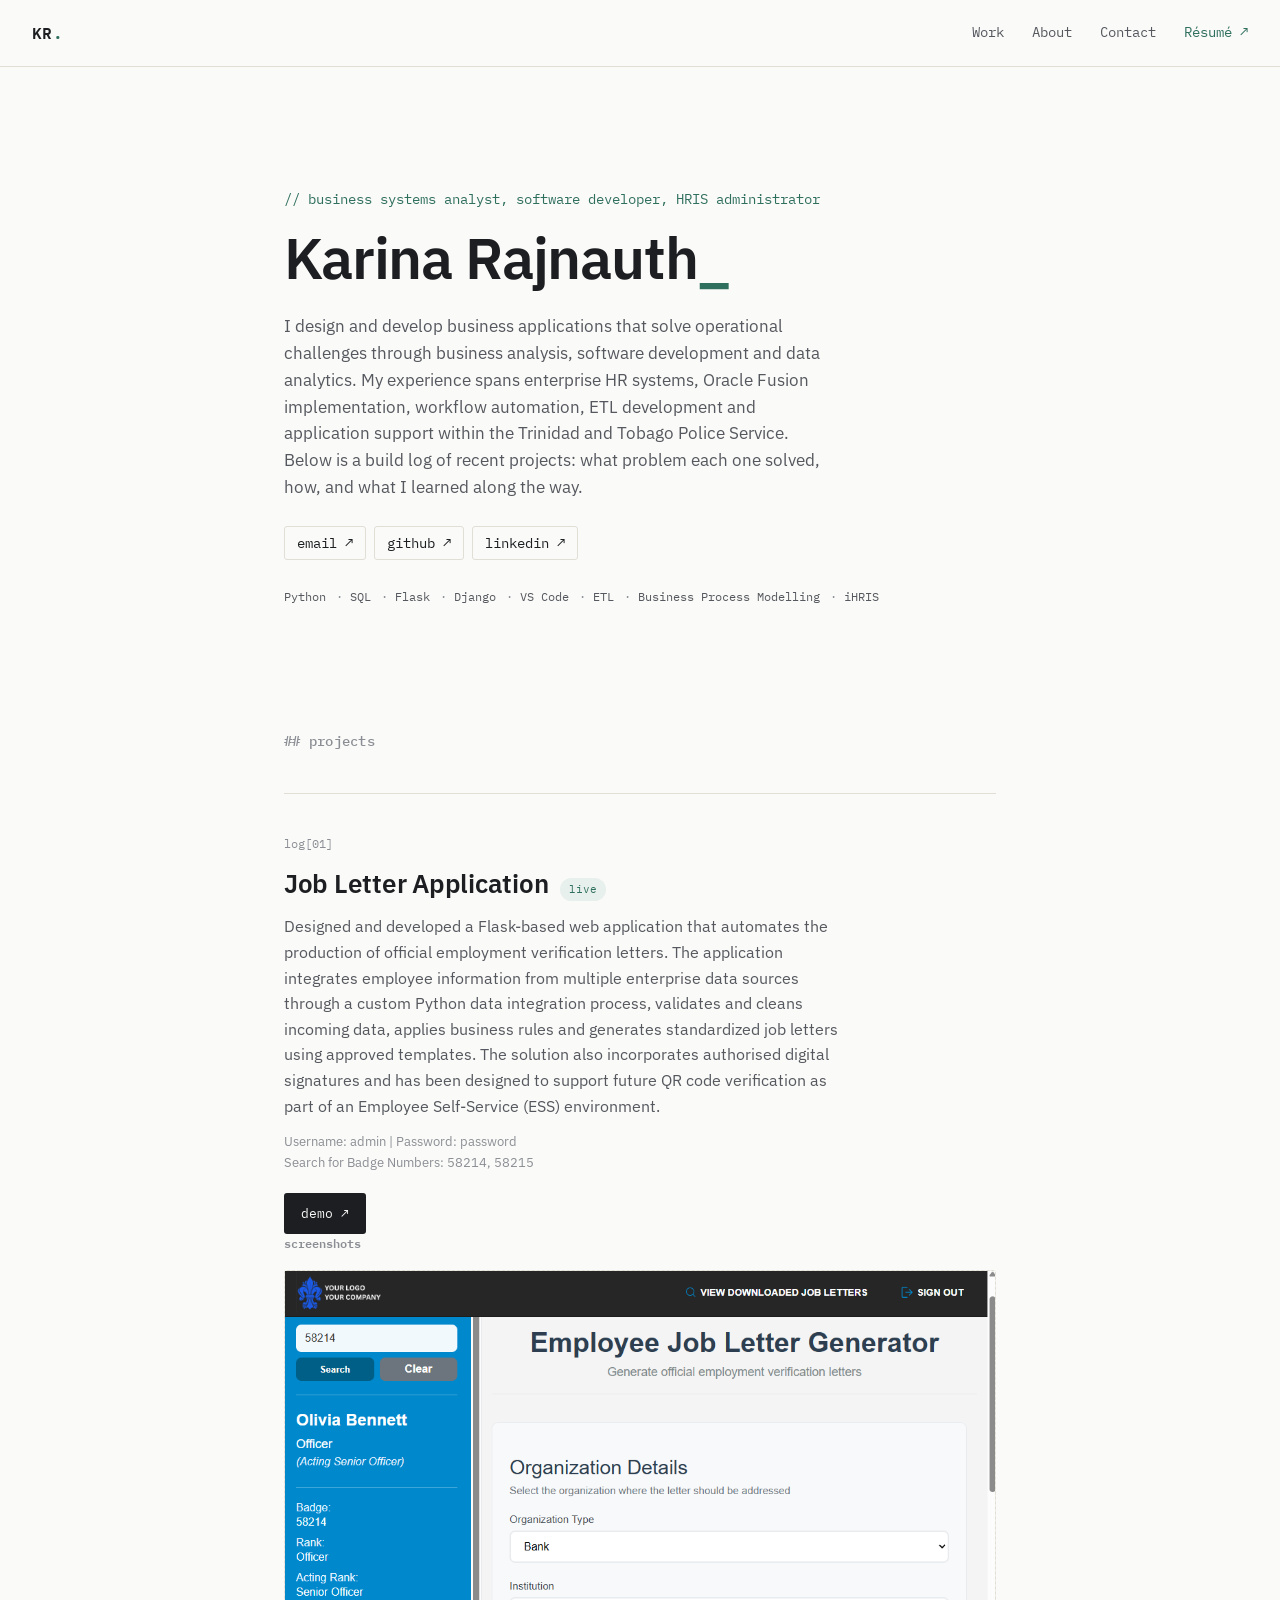
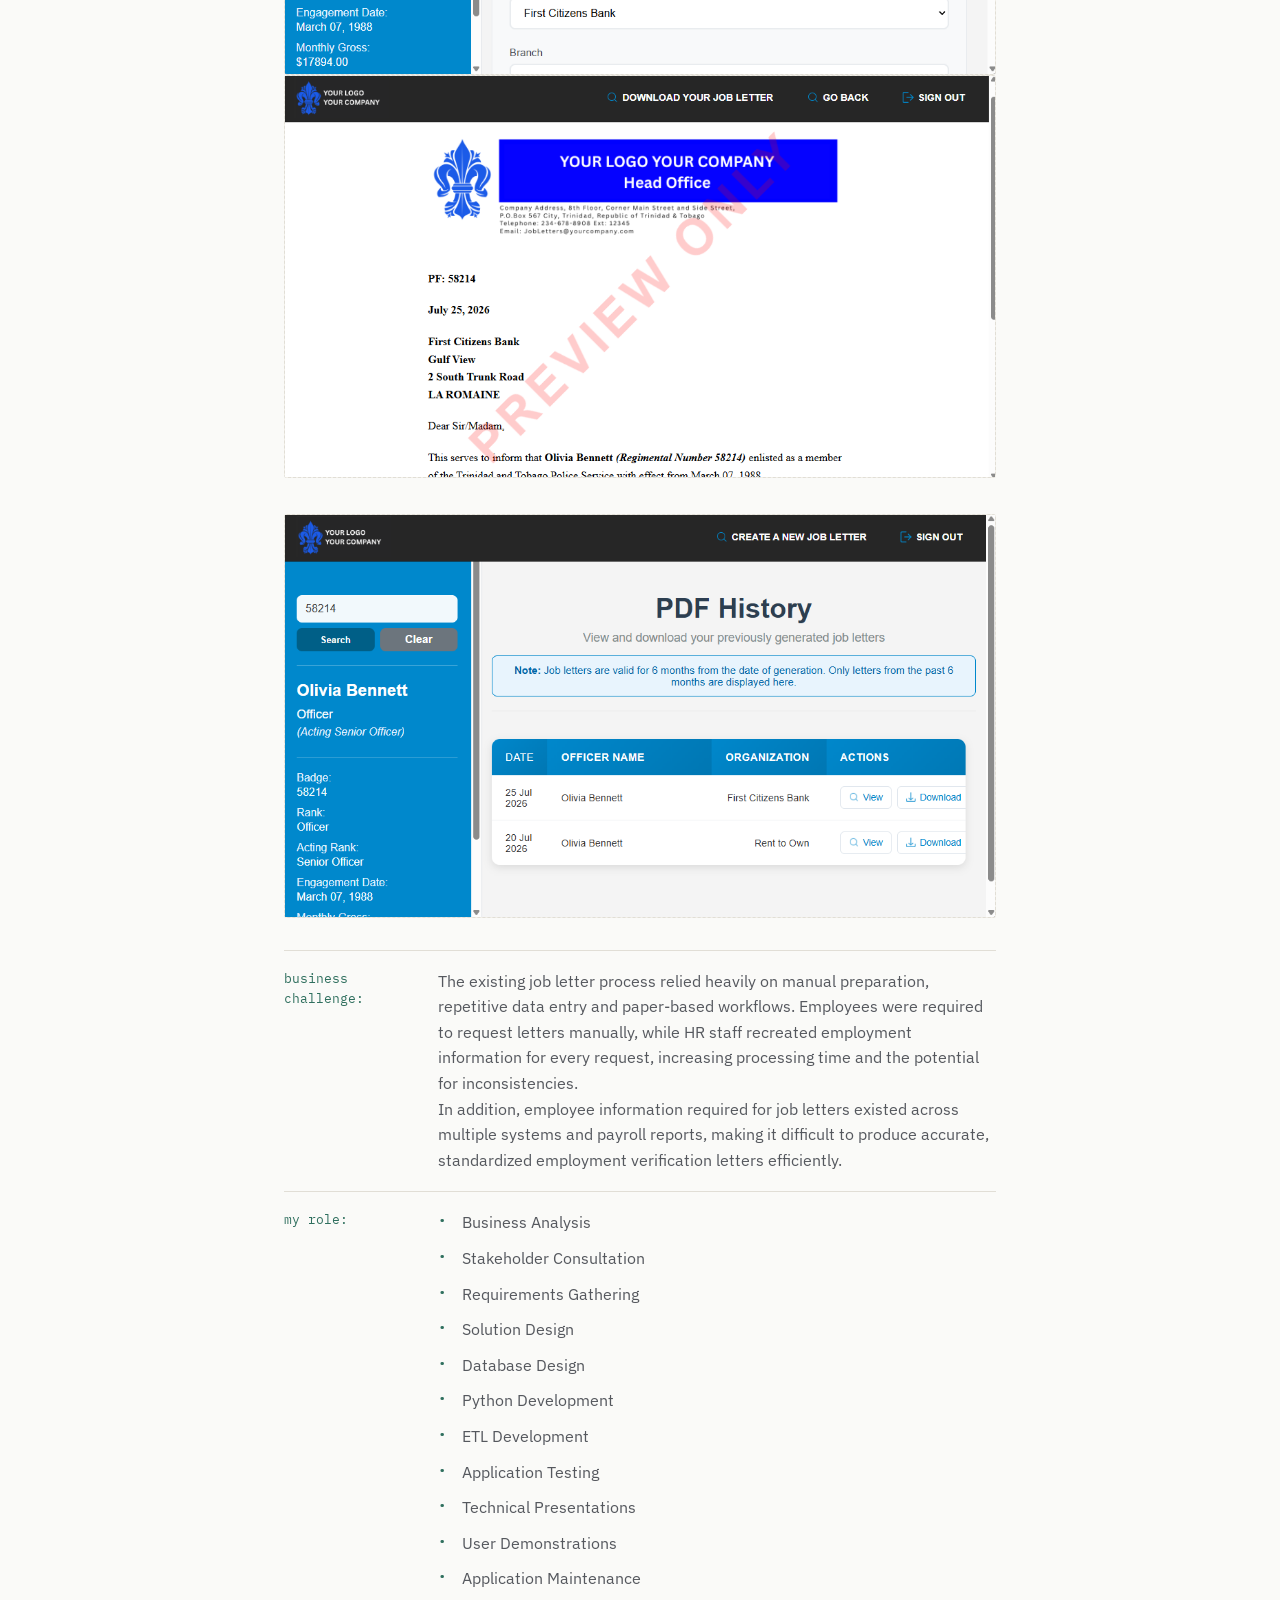
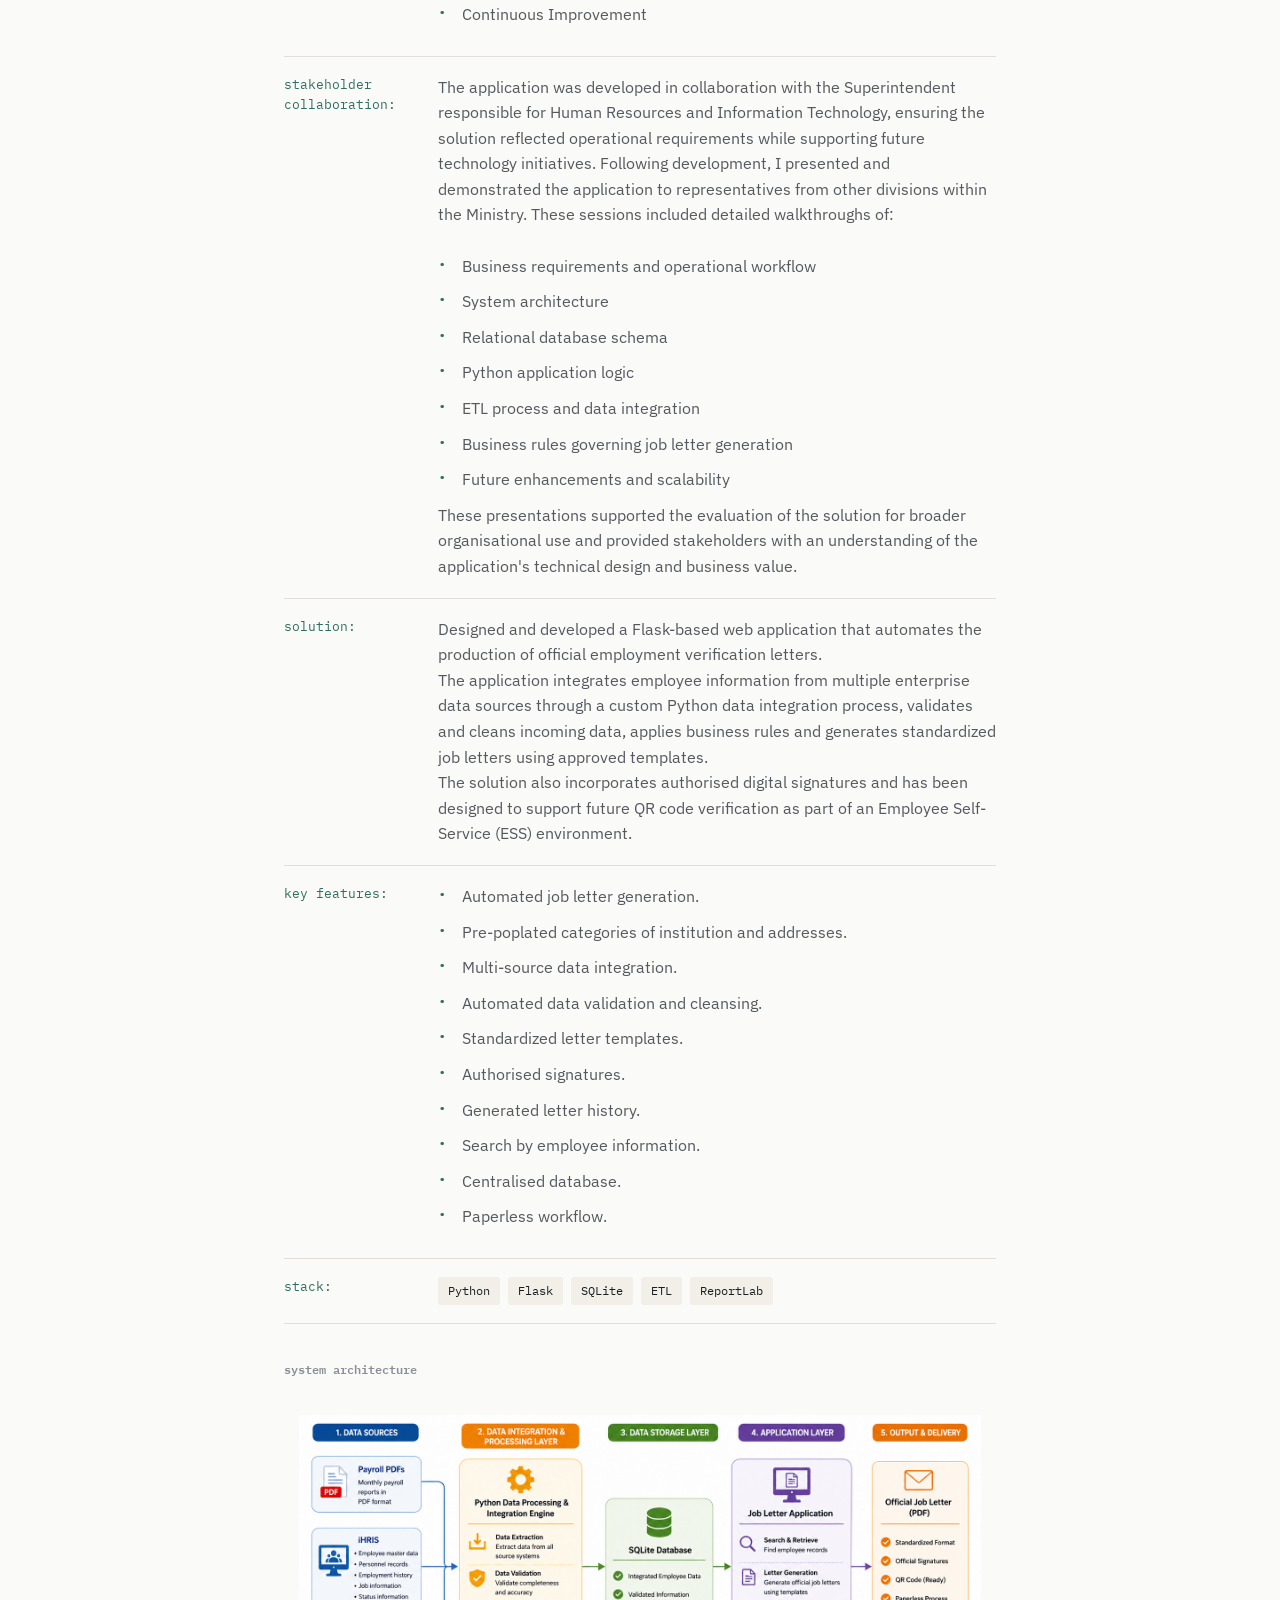
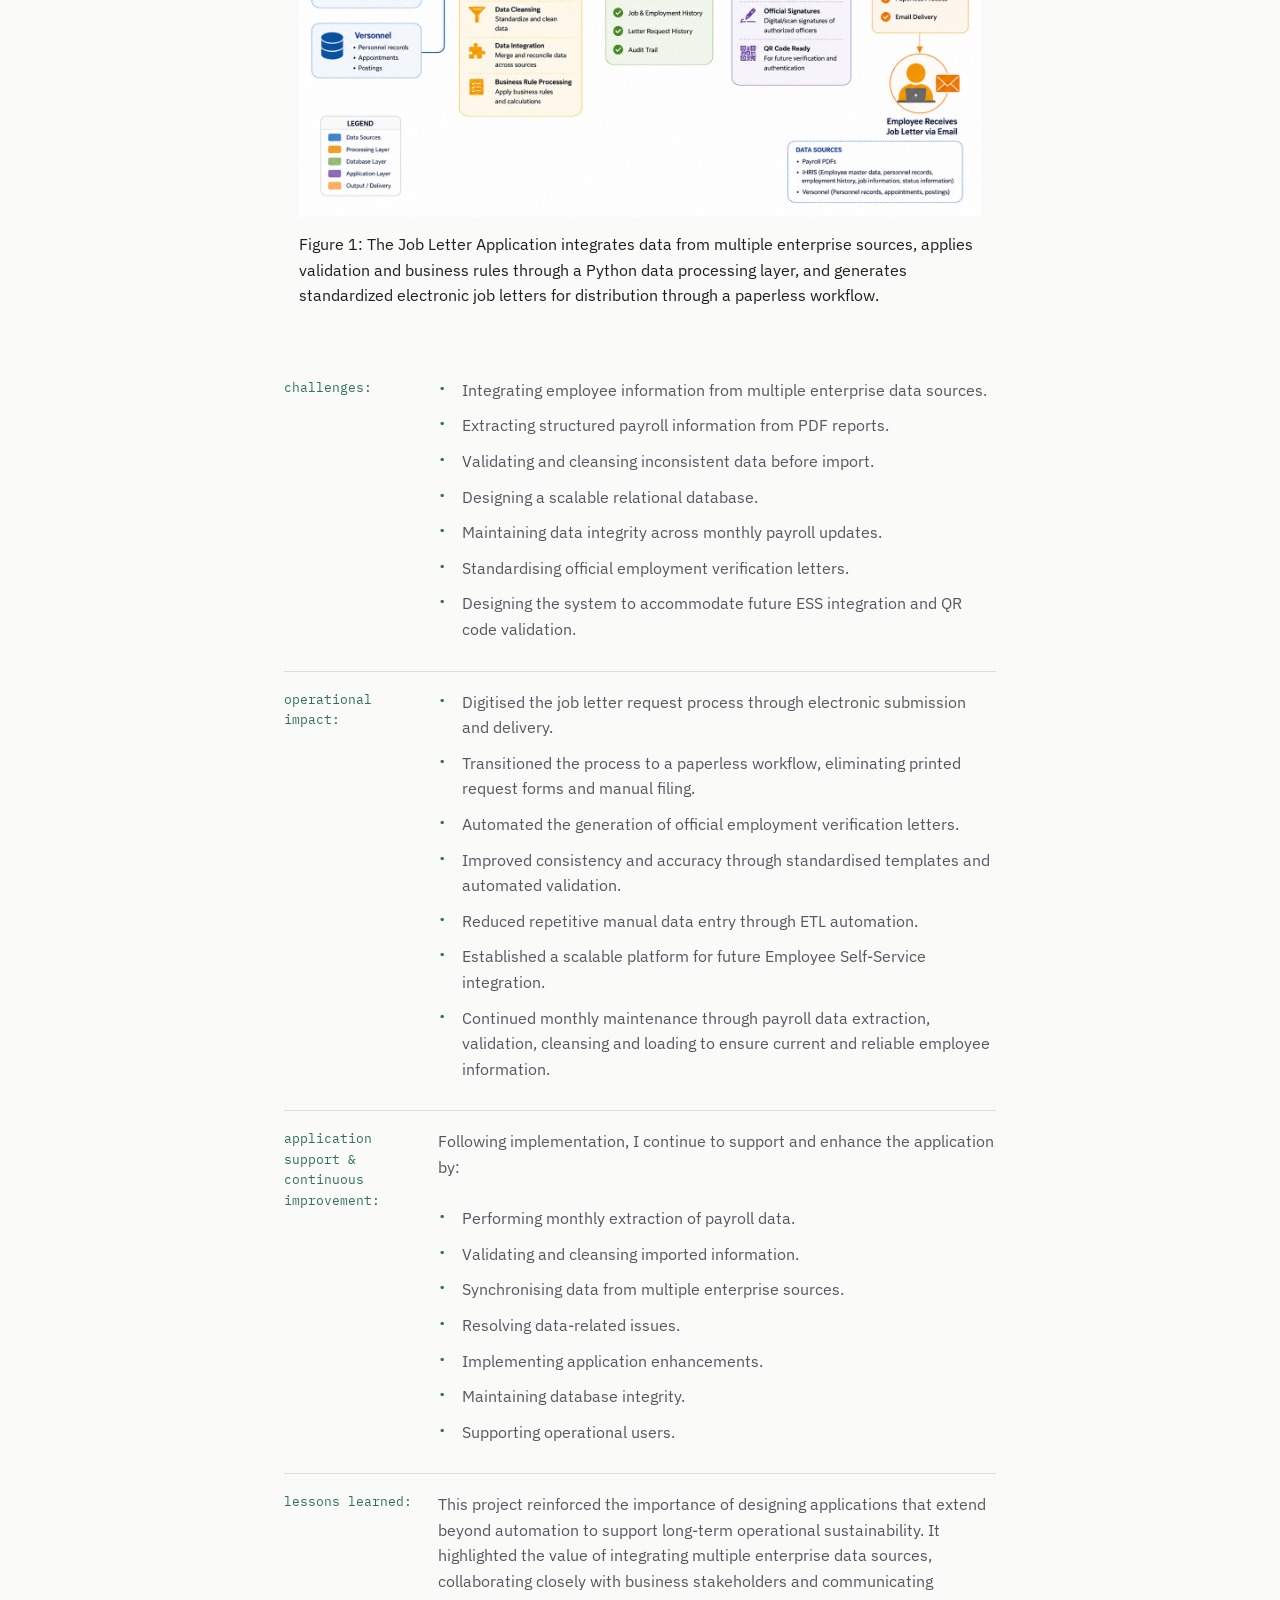
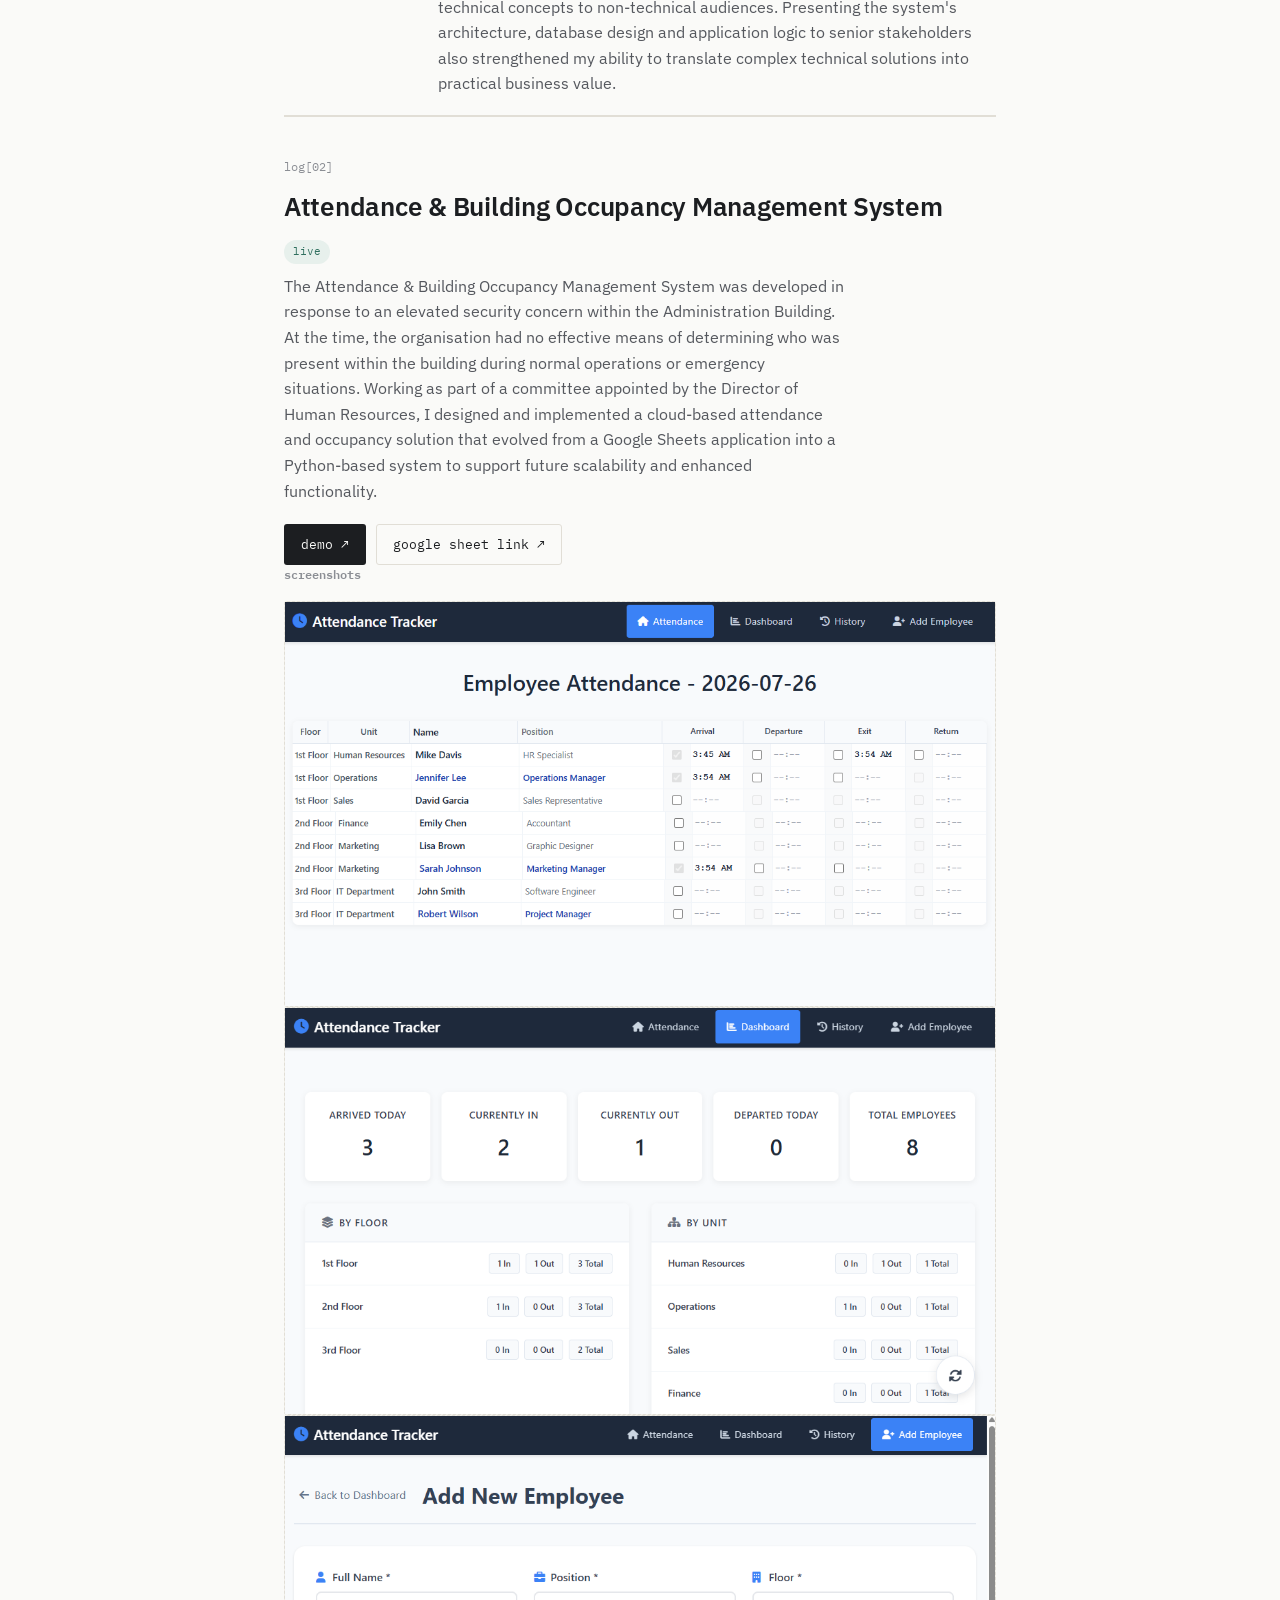
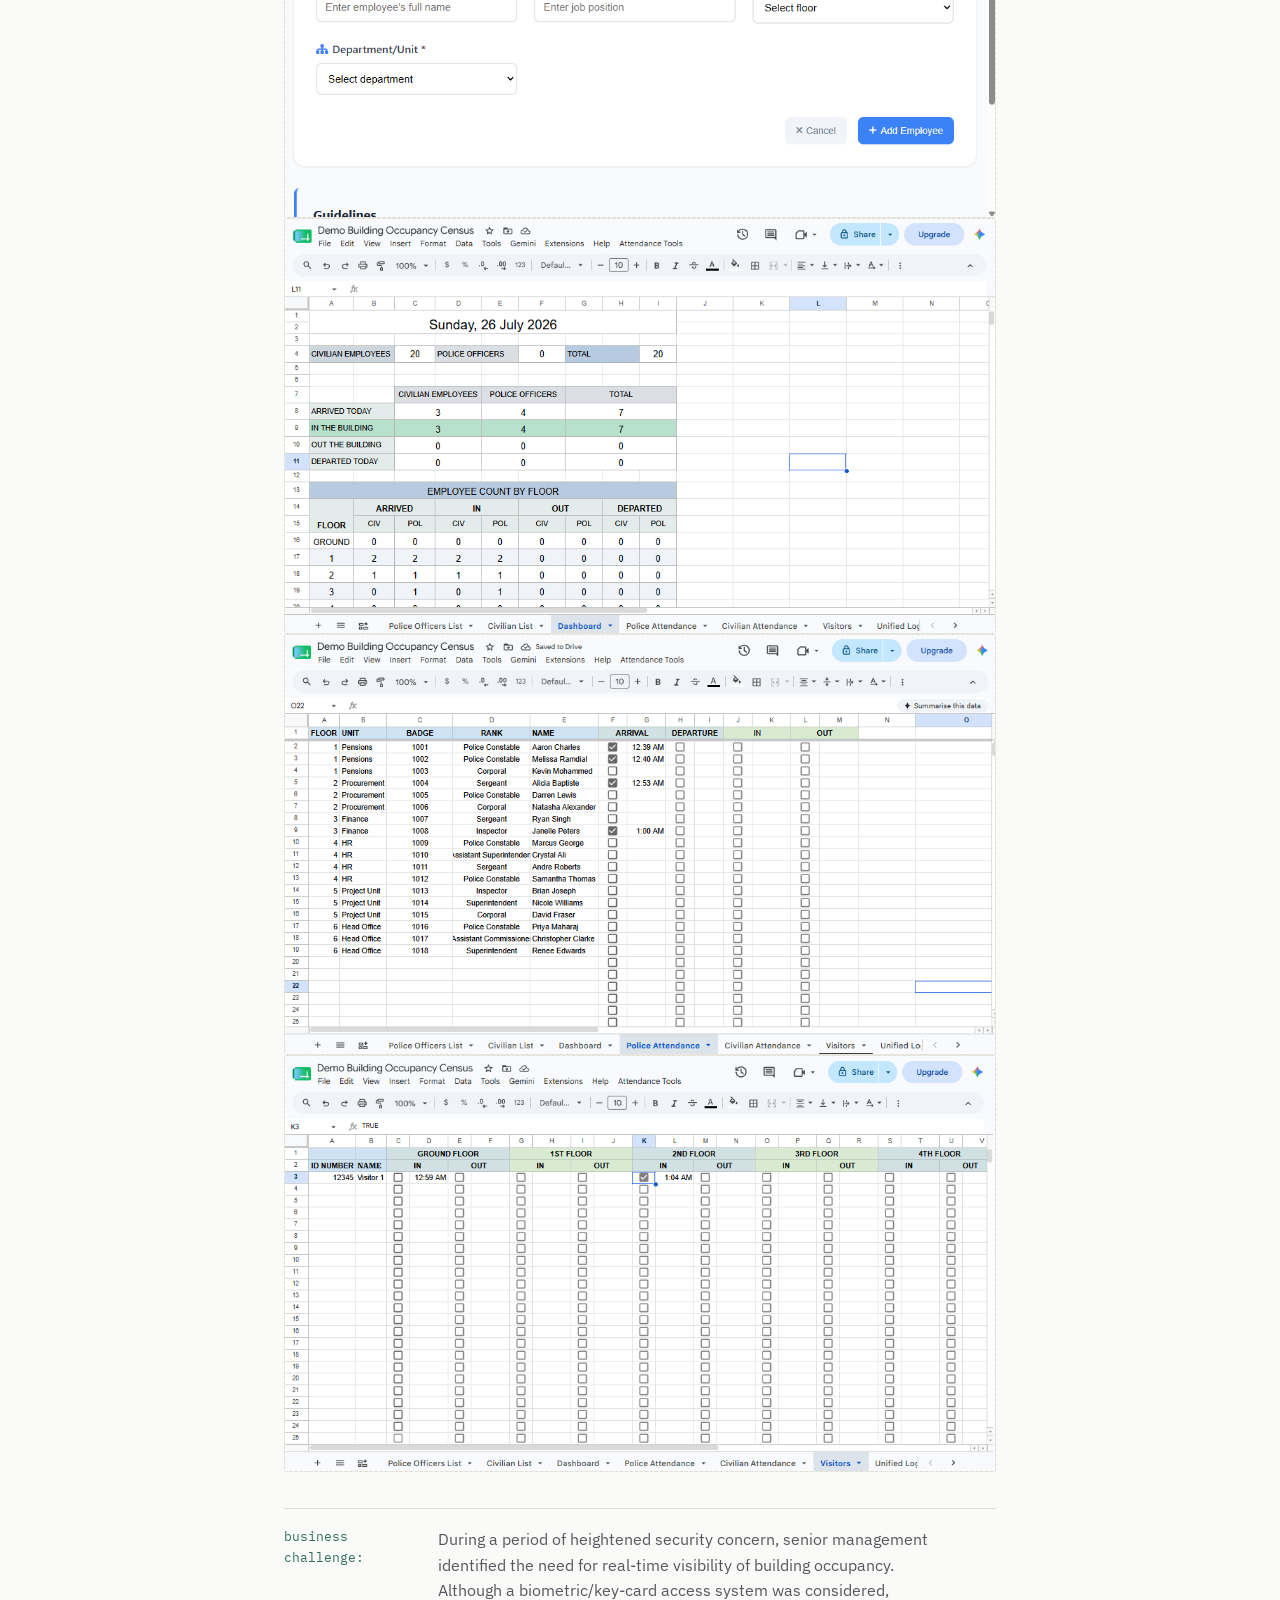
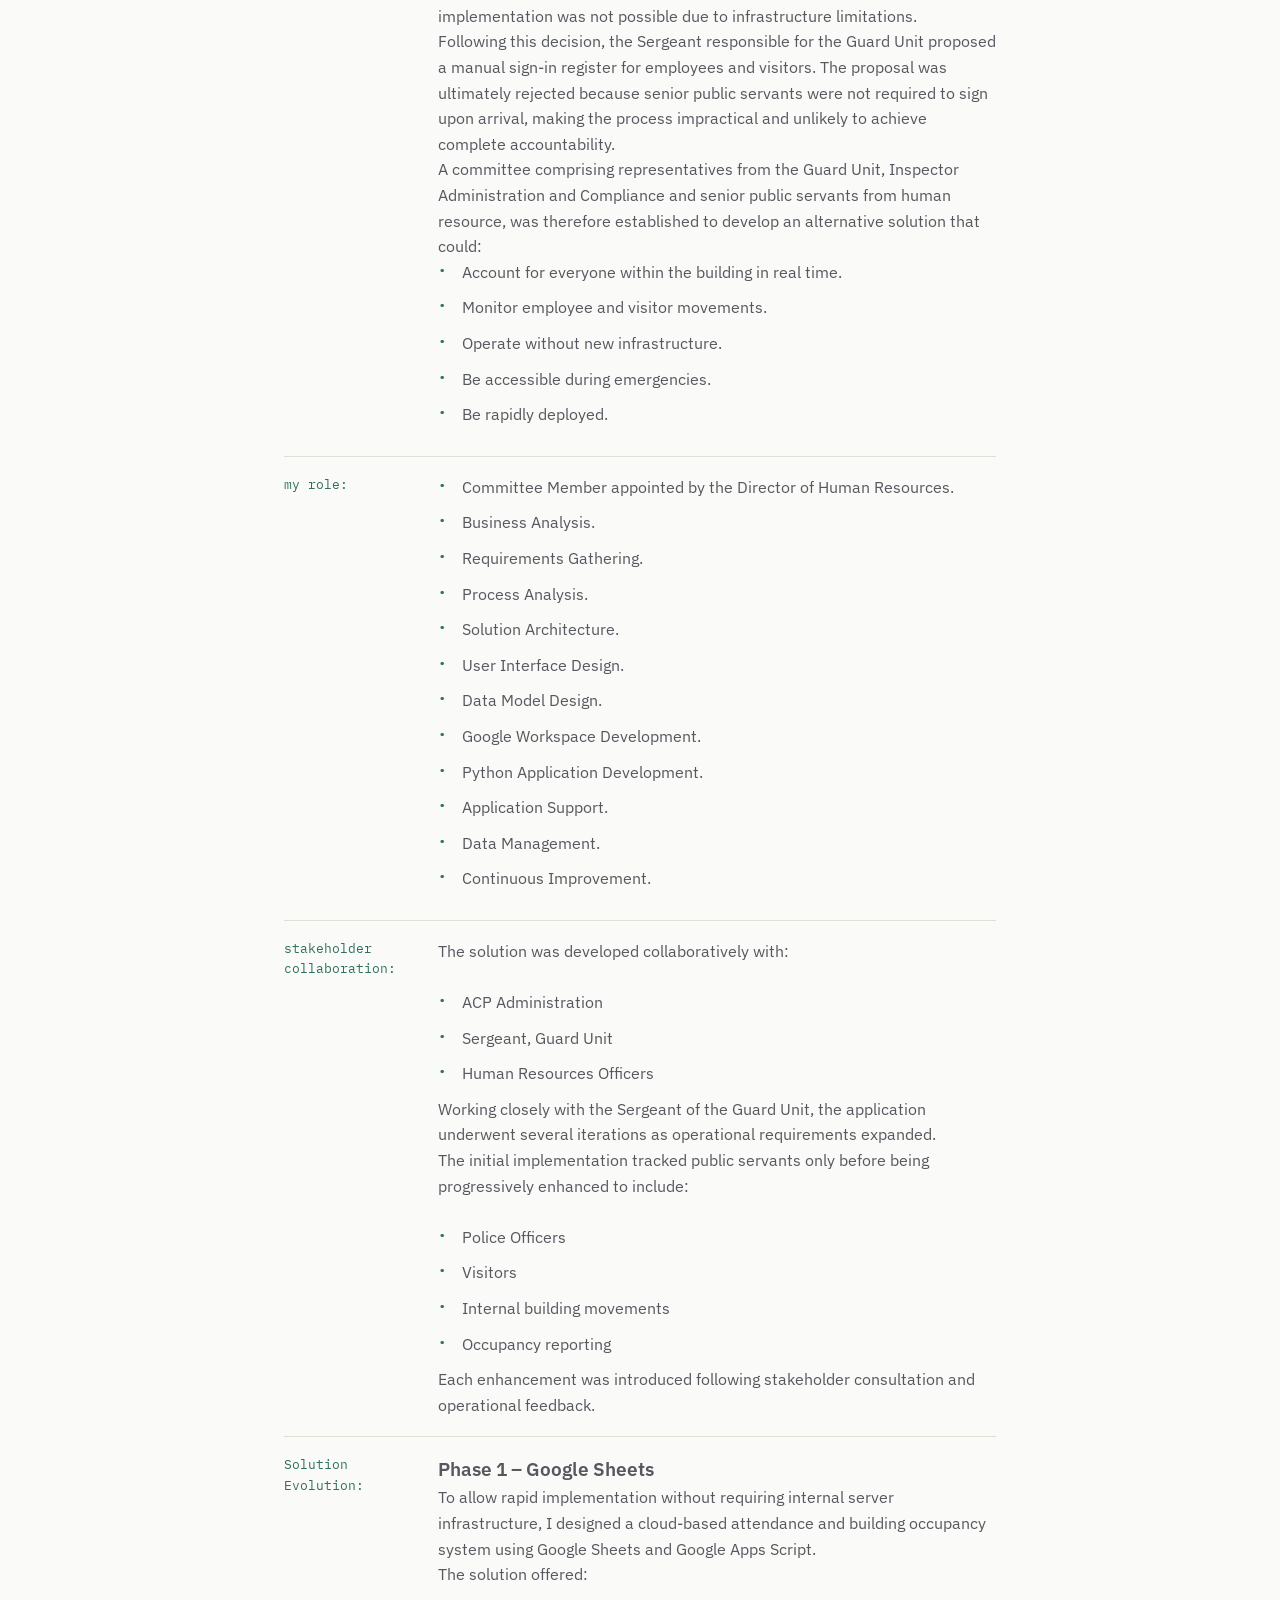
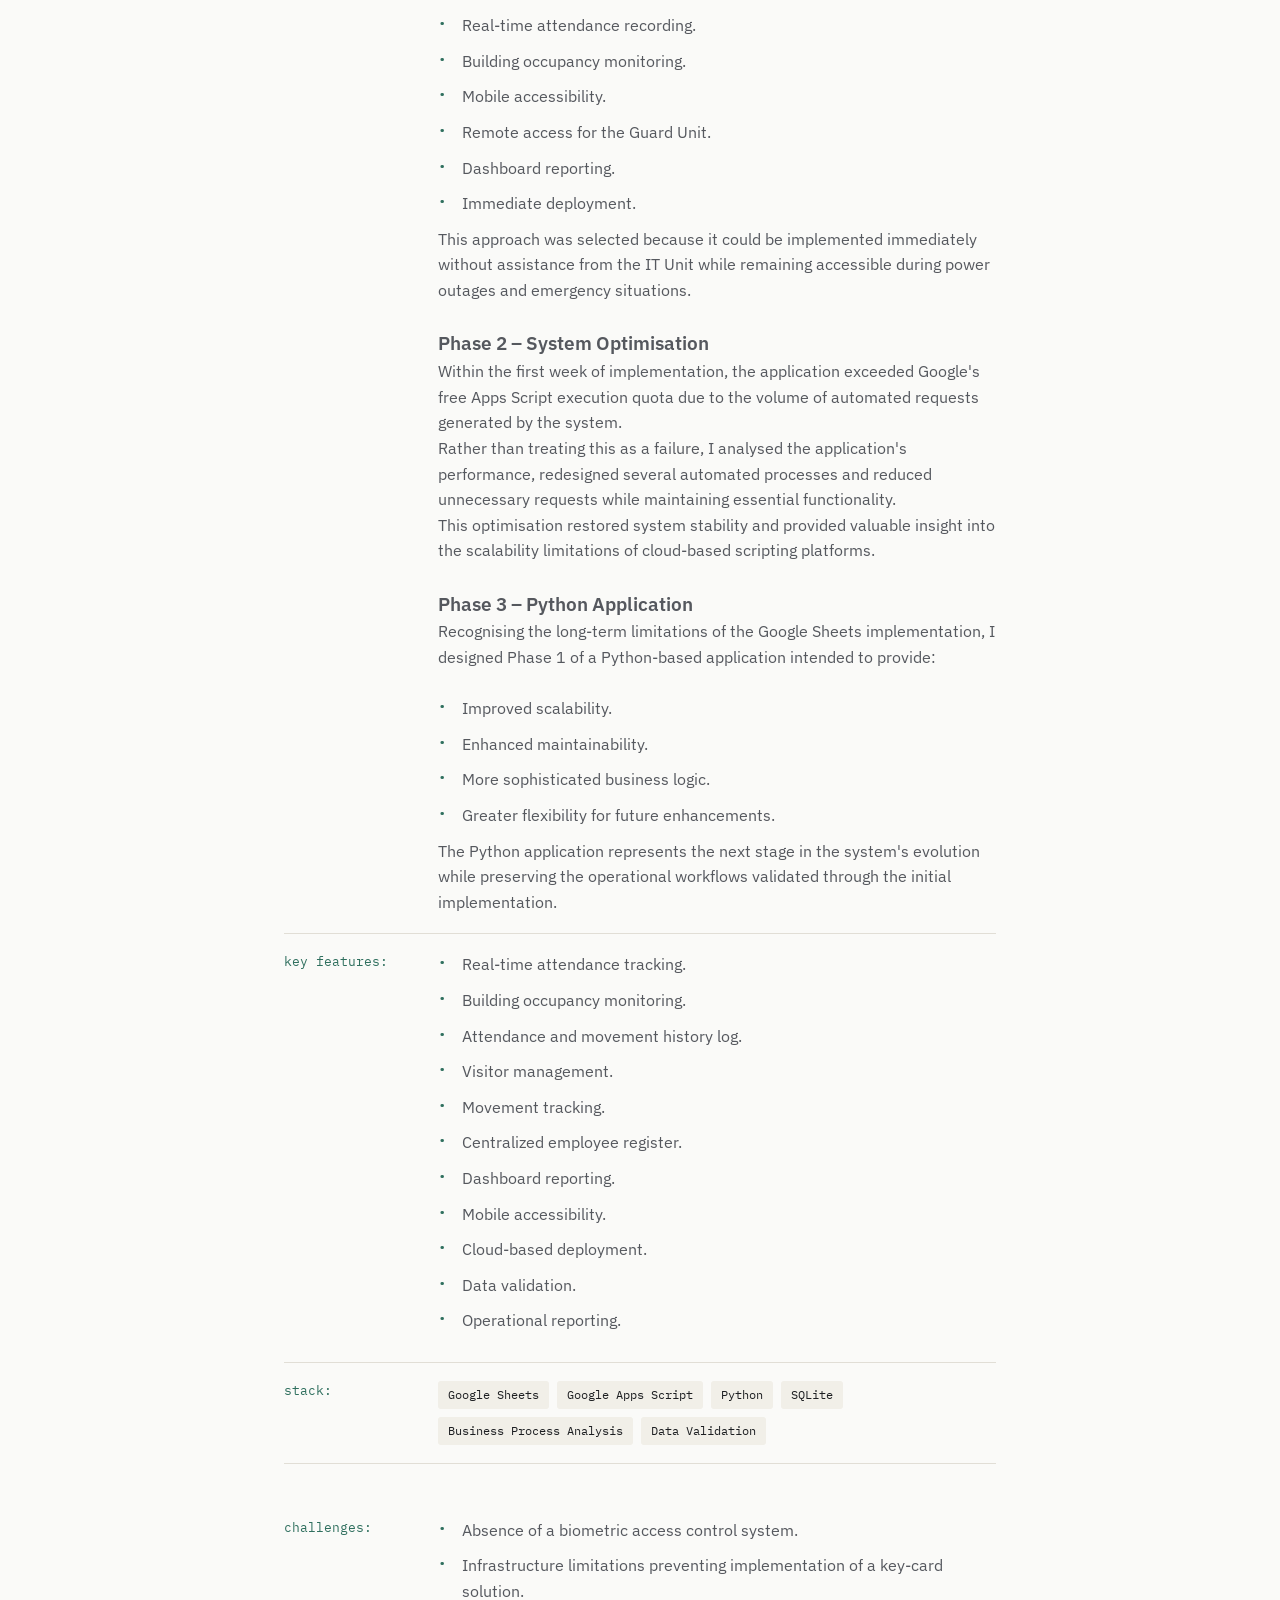
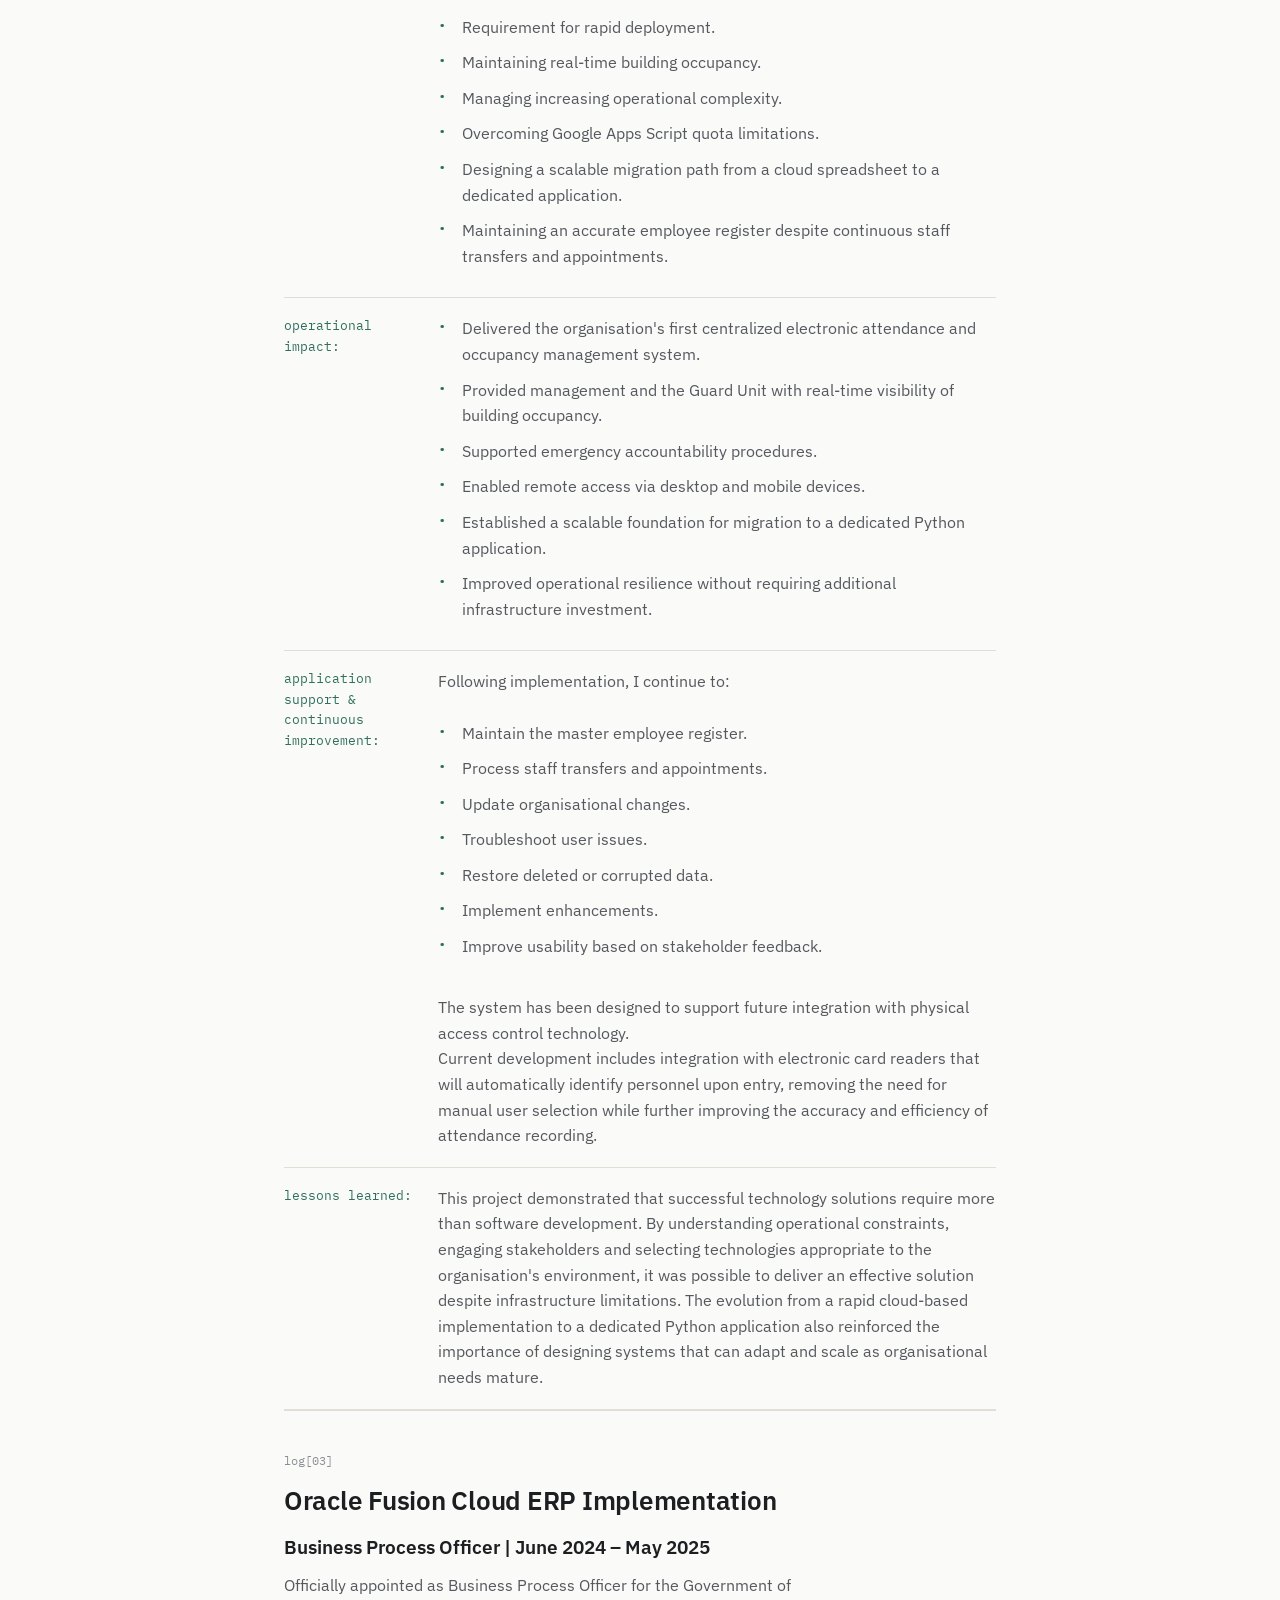
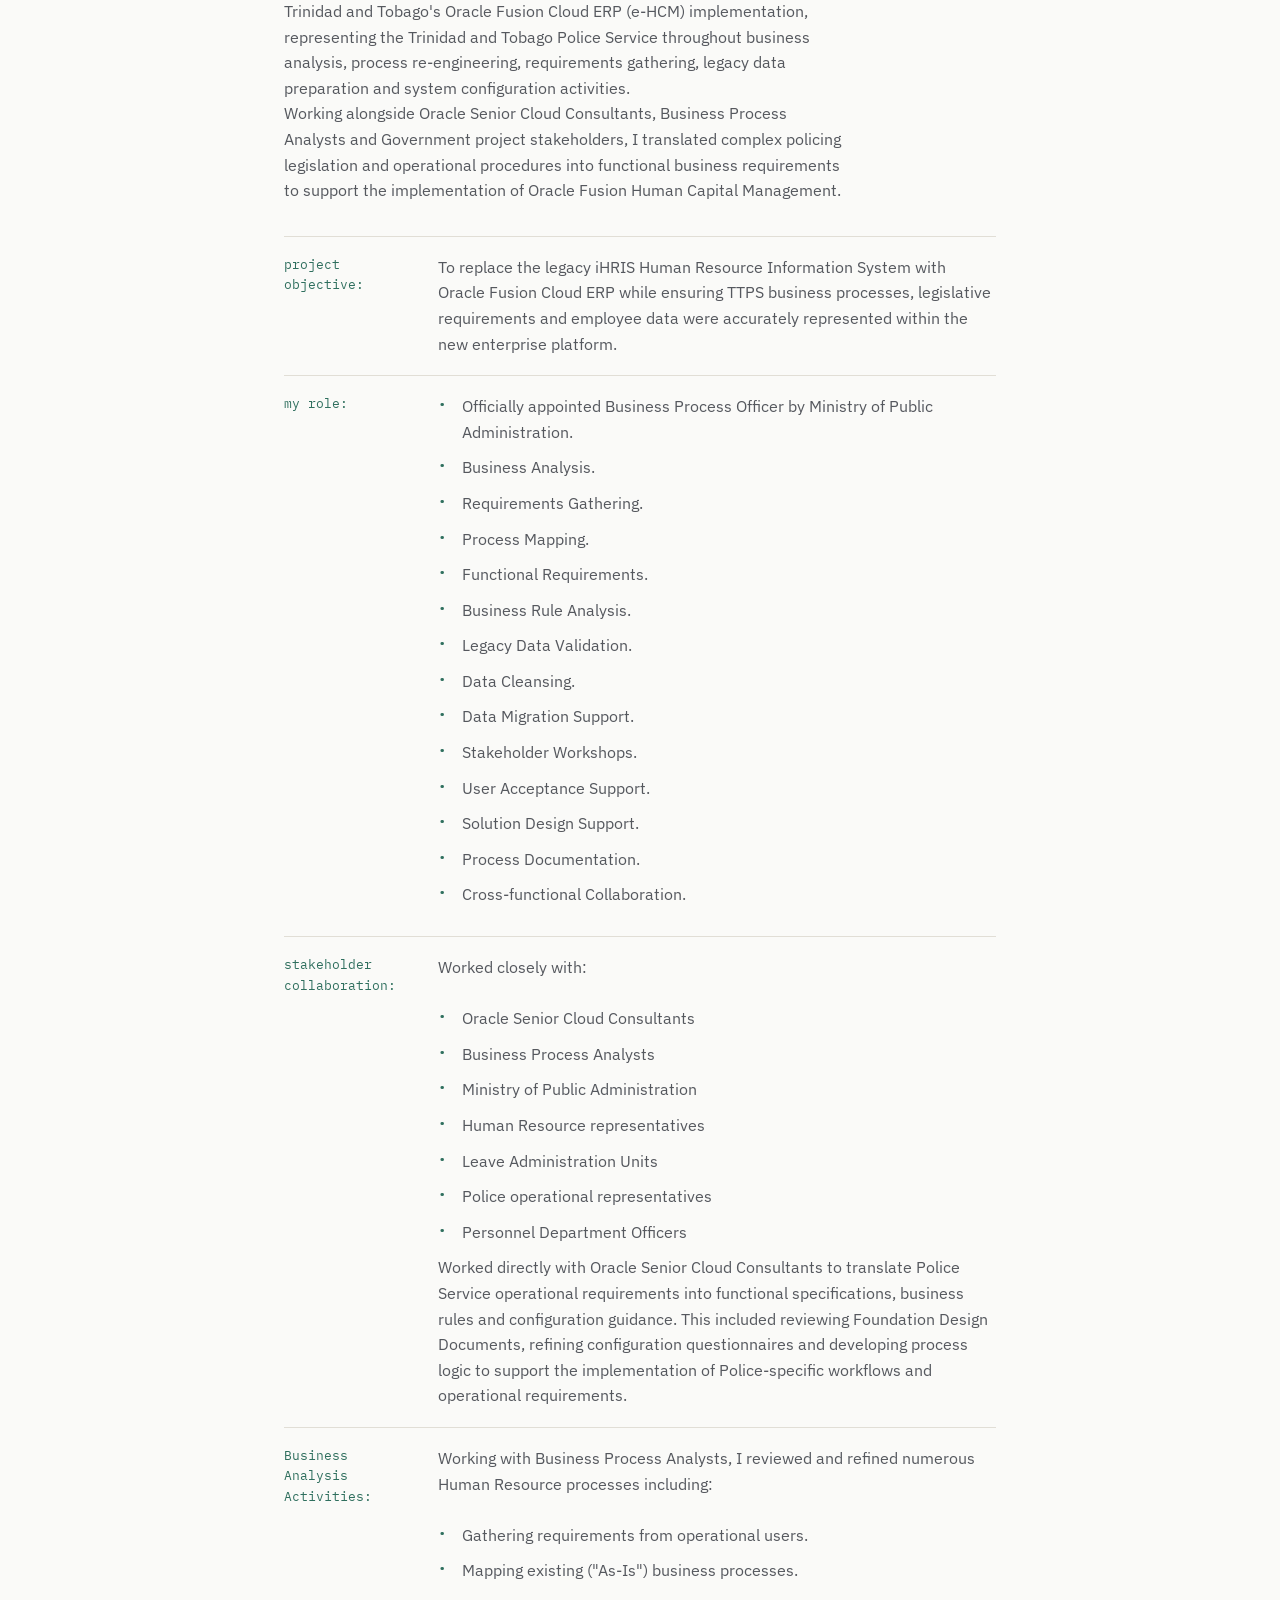
==== commit a91ac938: "Add files via upload" ====
--- a/index.html
+++ b/index.html
@@ -60,7 +60,7 @@
 
     <div class="entries">
 
-      <!-- ---------- PROJECT 1 ---------- -->
+      <!-- ---------- PROJECT 1 JOB LETTERS---------- -->
       <article class="entry" id="project-one">
         <header class="entry-head">
           <span class="entry-index">log[01]</span>
@@ -68,44 +68,110 @@
             <h3 class="entry-title">Job Letter Application</h3>
             <span class="status-pill status-live">live</span>
           </div>
-          <p class="entry-tagline">A Python web application developed to automate the generation of official employment verification letters. 
-            The system integrates payroll data through an ETL process, reducing manual preparation time while improving accuracy and consistency.</p>
+          <p class="entry-tagline">Designed and developed a Flask-based web application that automates the production of official employment verification letters.
+
+The application integrates employee information from multiple enterprise data sources through a custom Python data integration process, validates and cleans incoming data, applies business rules and generates standardized job letters using approved templates.
+
+The solution also incorporates authorised digital signatures and has been designed to support future QR code verification as part of an Employee Self-Service (ESS) environment.</p>
           <p class="shot-hint">Username: admin | Password: password<br>
           Search for Badge Numbers: 58214, 58215</p>
           <div class="entry-actions">
             <a class="btn btn-primary" href="https://job-letter-generator-nn9o.onrender.com" target="_blank" rel="noopener">demo ↗</a>
             <!--<a class="btn btn-ghost" href="https://github.com/yourusername/project-one" target="_blank" rel="noopener">source ↗</a>-->
           </div>
+
+          <div class="entry-block">
+          <h4 class="block-label screenshots-title">screenshots</h4>
+          <div class="shot-grid">
+            <figure class="shot-placeholder">
+              <span><img src="assets/project-one/01_overview.png" alt="…"></span>
+            </figure>
+          </div>
+            <figure class="shot-placeholder">
+              <span><img src="assets/project-one/02_overview.png" alt="…"></span>
+            </figure>
+          </div>
+            <figure class="shot-placeholder">
+              <span><img src="assets/project-one/03_overview.png" alt="…"></span>
+            </figure>
+          </div>
+        </div>
+
         </header>
 
         <dl class="spec">
           <div class="spec-row">
             <dt>business challenge</dt>
-            <dd>The process for generating employment verification letters was manual, time-consuming and dependent on information from multiple systems. 
-              Officers required professionally formatted job letters containing verified employment information, authorised signatures and organisational branding. 
-              Additionally, payroll information required to populate the letters was available only as PDF payslips, making manual data entry inefficient and susceptible to errors.</dd>
+            <dd>The existing job letter process relied heavily on manual preparation, repetitive data entry and paper-based workflows. Employees were required to request letters manually, while HR staff recreated employment information for every request, increasing processing time and the potential for inconsistencies.
+            <br>
+            In addition, employee information required for job letters existed across multiple systems and payroll reports, making it difficult to produce accurate, standardized employment verification letters efficiently.</dd>
           </div>
           <div class="spec-row">
             <dt>my role</dt>
             <ul class="feature-list">
             <li>Business Analysis</li>
+            <li>Stakeholder Consultation</li>
             <li>Requirements Gathering</li>
+            <li>Solution Design</li>
             <li>Database Design</li>
             <li>Python Development</li>
             <li>ETL Development</li>
-            <li>Testing</li>
+            <li>Application Testing</li>
+            <li>Technical Presentations</li>
             <li>User Demonstrations</li>
-            <li>Ongoing Maintenance</li>
-          </ul>
-          </div>
+            <li>Application Maintenance</li>
+            <li>Continuous Improvement</li>
+          </ul>
+          </div>
+
+          <div class="spec-row">
+            <dt>stakeholder collaboration</dt>
+            <dd>The application was developed in collaboration with the Superintendent responsible for Human Resources and Information Technology, 
+              ensuring the solution reflected operational requirements while supporting future technology initiatives.
+              Following development, I presented and demonstrated the application to representatives from other 
+              divisions within the Ministry. These sessions included detailed walkthroughs of:<br><br>
+            <ul class="feature-list">
+              <li>Business requirements and operational workflow</li>
+              <li>System architecture</li>
+              <li>Relational database schema</li>
+              <li>Python application logic</li>
+              <li>ETL process and data integration</li>
+              <li>Business rules governing job letter generation</li>
+              <li>Future enhancements and scalability</li>
+            </ul>
+            These presentations supported the evaluation of the solution for broader organisational use and provided stakeholders with an understanding of the 
+            application's technical design and business value.        
+          </dd>            
+          </div>
+
           <div class="spec-row">
             <dt>solution</dt>
-            <dd>Designed and developed a Python/Django web application to automate the generation of official employment verification letters. The application incorporates standardised letter templates, authorised electronic
-               signatures and automated population of employee and payroll information. During development, identified the need for an intermediate data integration process and designed a separate Flask-based ETL application 
-               to extract, validate, cleanse and transform payroll data from PDF payslips before loading it into the application database.
-Designed the application architecture to support QR code-based document verification, enabling external organisations to authenticate the validity of electronically issued job letters and supporting future digital service delivery through ESS.
-Presented the completed solution to senior stakeholders, demonstrating the system architecture, relational database design, application workflow, data model and implementation approach.</dd>
-          </div>
+            <dd>Designed and developed a Flask-based web application that automates the production of official employment verification letters.
+            <br>
+            The application integrates employee information from multiple enterprise data sources through a custom Python data integration process, 
+            validates and cleans incoming data, applies business rules and generates standardized job letters using approved templates.
+            <br>
+            The solution also incorporates authorised digital signatures and has been designed to support future QR code verification as part of an Employee Self-Service (ESS) environment.</dd>
+          </div>
+
+          <div class="spec-row">
+          <dt>key features</dt>
+          <dd>
+          <ul class="feature-list">
+            <li>Automated job letter generation.</li>
+            <li>Pre-poplated categories of institution and addresses.</li>
+            <li>Multi-source data integration.</li>
+            <li>Automated data validation and cleansing.</li>
+            <li>Standardized letter templates.</li>
+            <li>Authorised signatures.</li>
+            <li>Generated letter history.</li>
+            <li>Search by employee information.</li>
+            <li>Centralised database.</li>
+            <li>Paperless workflow.</li>
+          </ul>
+          </dd>
+        </div>
+
           <div class="spec-row">
             <dt>stack</dt>
             <dd>
@@ -118,153 +184,921 @@
               </ul>
             </dd>
           </div>
-        </dl>
-
-        <div class="entry-block">
-          <h4 class="block-label">screenshots</h4>
-          <div class="shot-grid">
-            <figure class="shot-placeholder">
-              <span><img src="assets/project-one/01_overview.png" alt="…"></span>
-            </figure>
-            <figure class="shot-placeholder">
-              <span><img src="assets/project-one/02_overview.png" alt="…"></span>
-            </figure>
-            <figure class="shot-placeholder">
-              <span><img src="assets/project-one/03_overview.png" alt="…"></span>
-            </figure>
-          </div>
-        </div>
+        </dl>        
 
         <div class="entry-block">
           <h4 class="block-label">system architecture</h4>
           <figure class="diagram-container">
           <img class="diagram-img" src="assets/project-one/01_diagram.png" alt="…">
-          <figcaption>Figure 1: The Job Letter Application integrates data from multiple enterprise sources, applies validation and business rules through a Python data processing layer, 
-            and generates standardized electronic job letters for distribution through a paperless workflow.</figcaption>
+          <figcaption class="diagram-caption">Figure 1: The Job Letter Application integrates data from multiple enterprise sources, applies validation and business rules through a Python data processing layer, 
+            and generates standardized electronic job letters for distribution through a paperless workflow.
+          </figcaption>
           </figure>
-        </div>
-
-        <div class="entry-block">
-          <h4 class="block-label">features</h4>
-          <ul class="feature-list">
-            <li>Verified salary and employment information.</li>
-            <li>Pre-populated list of organisations with addresses.</li>
-            <li>Official TTPS job letter templates.</li>
-            <li>Electronic signatures.</li>
-            <li>Search by badge number.</li>
-            <li>Letter history.</li>
-          </ul>
-        </div>
-
-        <dl class="spec">
+          </div>
+
+        <div class="spec-row">
+          <dt>challenges</dt>
+          <dd>
+          <ul class="feature-list">
+            <li>Integrating employee information from multiple enterprise data sources.</li>
+            <li>Extracting structured payroll information from PDF reports.</li>
+            <li>Validating and cleansing inconsistent data before import.</li>
+            <li>Designing a scalable relational database.</li>
+            <li>Maintaining data integrity across monthly payroll updates.</li>
+            <li>Standardising official employment verification letters.</li>
+            <li>Designing the system to accommodate future ESS integration and QR code validation.</li>
+          </ul>
+          </dd>
+        </div>
+
           <div class="spec-row">
             <dt>operational impact</dt>
           <ul class="feature-list">
-            <li>Reduced manual processing through workflow automation.</li>
-            <li>Enabled a paperless request and delivery process.</li>
-            <li>Improved consistency of official employment verification letters.</li>
-            <li>Enhanced data accuracy through automated ETL and validation.</li>
-            <li>Improved accessibility by allowing employees to request and receive letters electronically.</li>
-            <li>Established a foundation for future ESS integration and QR code validation.</li>
+            <li>Digitised the job letter request process through electronic submission and delivery.</li>
+            <li>Transitioned the process to a paperless workflow, eliminating printed request forms and manual filing.</li>
+            <li>Automated the generation of official employment verification letters.</li>
+            <li>Improved consistency and accuracy through standardised templates and automated validation.</li>
+            <li>Reduced repetitive manual data entry through ETL automation.</li>
+            <li>Established a scalable platform for future Employee Self-Service integration.</li>
+            <li>Continued monthly maintenance through payroll data extraction, validation, cleansing and loading to ensure current and reliable employee information.</li>
           </ul>
         </div>
         </dl>
 
-        <div class="note-grid">
-          <div class="note">
-            <h4 class="block-label">challenges</h4>
-            <ul class="feature-list">
-            <li>Extracting structured payroll data from PDF files.</li>
-            <li>Cleaning inconsistent data before import.</li>
-            <li>Designing a database that supports monthly updates without duplication.</li>
-            <li>Ensuring letters followed official TTPS formatting requirements.</li>
-            <li>Preparing the system for future ESS integration.</li>
-          </ul>
-          </div>
-          <div class="note">
-            <h4 class="block-label">future enhancements</h4>
-            <ul class="feature-list">
-            <li>Active Directory authentication.</li>
-            <li>Employee Self-Service integration.</li>
-            <li>QR code validation portal.</li>
-            <li>Role-based permissions.</li>
-          </ul>
-          </div>
-        </div>
+        <div class="spec-row">
+            <dt>application support & continuous improvement</dt>
+            <dd>Following implementation, I continue to support and enhance the application by:<br><br>
+            <ul class="feature-list">
+              <li>Performing monthly extraction of payroll data.</li>
+              <li>Validating and cleansing imported information.</li>
+              <li>Synchronising data from multiple enterprise sources.</li>
+              <li>Resolving data-related issues.</li>
+              <li>Implementing application enhancements.</li>
+              <li>Maintaining database integrity.</li>
+              <li>Supporting operational users.</li>
+            </ul>       
+          </dd>            
+          </div>
+
         <div class="spec-row">
             <dt>lessons learned</dt>
-            <dd>This project reinforced the importance of separating business logic from data processing, 
-              designing applications for maintainability and considering future integration requirements from the outset.</dd>
+            <dd>This project reinforced the importance of designing applications that extend beyond automation to support long-term operational sustainability. It highlighted 
+              the value of integrating multiple enterprise data sources, collaborating closely with business stakeholders and communicating technical concepts to non-technical audiences. Presenting the system's architecture, database design and application logic to senior stakeholders also strengthened my ability to translate complex technical solutions into practical business value.</dd>
           </div>
       </article>
 
-      <!-- ---------- PROJECT 2 ---------- -->
-      <article class="entry" id="project-two">
+      <!-- ---------- PROJECT 2 ATTENDANCE TRACKER---------- -->
+      <article class="entry" id="project-one">
         <header class="entry-head">
           <span class="entry-index">log[02]</span>
           <div class="entry-title-row">
-            <h3 class="entry-title">Project Two</h3>
-            <span class="status-pill status-archived">archived</span>
-          </div>
-          <p class="entry-tagline">One clear sentence describing what this project is and who it's for.</p>
+            <h3 class="entry-title">Attendance & Building Occupancy Management System</h3>
+            <span class="status-pill status-live">live</span>
+          </div>
+          <p class="entry-tagline">The Attendance & Building Occupancy Management System was developed in response to an elevated security concern within the Administration Building. At the time, the organisation had no effective 
+            means of determining who was present within the building during normal operations or emergency situations. Working as part of a committee appointed by the Director of Human Resources, I designed and implemented a cloud-based attendance and 
+            occupancy solution that evolved from a Google Sheets application into a Python-based system to support future scalability and enhanced functionality.</p>
+          
           <div class="entry-actions">
-            <a class="btn btn-primary" href="https://your-demo-link.com" target="_blank" rel="noopener">demo ↗</a>
-            <a class="btn btn-ghost" href="https://github.com/yourusername/project-two" target="_blank" rel="noopener">source ↗</a>
-          </div>
+            <a class="btn btn-primary" href="https://attendance-tracker-ljs0.onrender.com" target="_blank" rel="noopener">demo ↗</a>
+            <a class="btn btn-ghost" href="https://docs.google.com/spreadsheets/d/1MqpHgCe_jgT6dOYIo1ka7PehuGJzjlpcqwzwq8iO8KU/edit?usp=sharing" target="_blank" rel="noopener">google sheet link ↗</a>
+          </div>
+
+          <div class="entry-block">
+          <h4 class="block-label screenshots-title">screenshots</h4>
+          <div class="shot-grid">
+            <figure class="shot-placeholder">
+              <span><img src="assets/project-two/01_overview.png" alt="…"></span>
+            </figure>    
+          </div>
+          
+          <div class="shot-grid">
+            <figure class="shot-placeholder">
+              <span><img src="assets/project-two/02_overview.png" alt="…"></span>
+            </figure>    
+          </div>
+
+           <div class="shot-grid">
+            <figure class="shot-placeholder">
+              <span><img src="assets/project-two/03_overview.png" alt="…"></span>
+            </figure>    
+          </div>
+
+          <div class="shot-grid">
+            <figure class="shot-placeholder">
+              <span><img src="assets/project-two/04_overview.png" alt="…"></span>
+            </figure>    
+          </div>
+
+          <div class="shot-grid">
+            <figure class="shot-placeholder">
+              <span><img src="assets/project-two/05_overview.png" alt="…"></span>
+            </figure>    
+          </div>
+
+          <div class="shot-grid">
+            <figure class="shot-placeholder">
+              <span><img src="assets/project-two/06_overview.png" alt="…"></span>
+            </figure>    
+          </div>
+
+        </div>
+
         </header>
 
         <dl class="spec">
           <div class="spec-row">
-            <dt>problem</dt>
-            <dd>Describe the specific problem this project addresses.</dd>
-          </div>
-          <div class="spec-row">
-            <dt>solution</dt>
-            <dd>Describe what you built and the approach you took.</dd>
-          </div>
+            <dt>business challenge</dt>
+            <dd>During a period of heightened security concern, senior management identified the need for real-time visibility of building occupancy.
+            <br>
+Although a biometric/key-card access system was considered, implementation was not possible due to infrastructure limitations.
+            <br>
+Following this decision, the Sergeant responsible for the Guard Unit proposed a manual sign-in register for employees and visitors. The proposal was ultimately rejected because senior public servants were not required to sign upon arrival, making the process impractical and unlikely to achieve complete accountability.
+            <br>
+A committee comprising representatives from the Guard Unit, Inspector Administration and Compliance and senior public servants from human resource, was therefore established to develop an alternative solution that could:
+              <ul class="feature-list">
+              <li>Account for everyone within the building in real time.</li>
+              <li>Monitor employee and visitor movements.</li>
+              <li>Operate without new infrastructure.</li>
+              <li>Be accessible during emergencies.</li>
+              <li>Be rapidly deployed.</li>
+            </ul>
+            </dd>
+          </div>
+
+          <div class="spec-row">
+            <dt>my role</dt>
+            <ul class="feature-list">
+            <li>Committee Member appointed by the Director of Human Resources.</li>
+            <li>Business Analysis.</li>
+            <li>Requirements Gathering.</li>
+            <li>Process Analysis.</li>
+            <li>Solution Architecture.</li>
+            <li>User Interface Design.</li>
+            <li>Data Model Design.</li>
+            <li>Google Workspace Development.</li>
+            <li>Python Application Development.</li>
+            <li>Application Support.</li>
+            <li>Data Management.</li>
+            <li>Continuous Improvement.</li>
+          </ul>
+          </div>
+
+          <div class="spec-row">
+            <dt>stakeholder collaboration</dt>
+            <dd>The solution was developed collaboratively with:<br><br>
+            <ul class="feature-list">
+              <li>ACP Administration</li>
+              <li>Sergeant, Guard Unit</li>
+              <li>Human Resources Officers</li>
+            </ul>
+            Working closely with the Sergeant of the Guard Unit, the application underwent several iterations as operational requirements expanded.
+            <br>
+The initial implementation tracked public servants only before being progressively enhanced to include:<br><br>       
+            <ul class="feature-list">
+              <li>Police Officers</li>
+              <li>Visitors</li>
+              <li>Internal building movements</li>
+              <li>Occupancy reporting</li>
+            </ul>
+            Each enhancement was introduced following stakeholder consultation and operational feedback.
+          </dd>            
+          </div>
+
+          <div class="spec-row">
+            <dt>Solution Evolution</dt>
+            <dd>
+              <h3>Phase 1 – Google Sheets</h3>
+              To allow rapid implementation without requiring internal server infrastructure, I designed a cloud-based attendance and building occupancy system using Google Sheets and Google Apps Script.
+              <br>
+The solution offered:
+            <br><br>
+            <ul class="feature-list">
+              <li>Real-time attendance recording.</li>
+              <li>Building occupancy monitoring.</li>
+              <li>Mobile accessibility.</li>
+              <li>Remote access for the Guard Unit.</li>
+              <li>Dashboard reporting.</li>
+              <li>Immediate deployment.</li>
+            </ul>
+            This approach was selected because it could be implemented immediately without assistance from the IT Unit while remaining accessible during power outages and emergency situations.
+              <br>
+              <br>
+              <h3>Phase 2 – System Optimisation</h3>
+              Within the first week of implementation, the application exceeded Google's free Apps Script execution quota due to the volume of automated requests generated by the system.
+              <br>
+Rather than treating this as a failure, I analysed the application's performance, redesigned several automated processes and reduced unnecessary requests while maintaining essential functionality.
+              <br>
+This optimisation restored system stability and provided valuable insight into the scalability limitations of cloud-based scripting platforms.
+            <br>
+              <br>
+              <h3>Phase 3 – Python Application</h3>
+              Recognising the long-term limitations of the Google Sheets implementation, I designed Phase 1 of a Python-based application intended to provide:
+              <br><br>
+            <ul class="feature-list">
+              <li>Improved scalability.</li>
+              <li>Enhanced maintainability.</li>
+              <li>More sophisticated business logic.</li>
+              <li>Greater flexibility for future enhancements.</li>
+            </ul>
+            The Python application represents the next stage in the system's evolution while preserving the operational workflows validated through the initial implementation.
+            </dd>
+
+          </div>
+
+          <div class="spec-row">
+          <dt>key features</dt>
+          <dd>
+          <ul class="feature-list">
+            <li>Real-time attendance tracking.</li>
+            <li>Building occupancy monitoring.</li>
+            <li>Attendance and movement history log.</li>
+            <li>Visitor management.</li>
+            <li>Movement tracking.</li>
+            <li>Centralized employee register.</li>
+            <li>Dashboard reporting.</li>
+            <li>Mobile accessibility.</li>
+            <li>Cloud-based deployment.</li>
+            <li>Data validation.</li>
+            <li>Operational reporting.</li>
+          </ul>
+          </dd>
+        </div>
+
           <div class="spec-row">
             <dt>stack</dt>
             <dd>
               <ul class="chip-row">
+                <li>Google Sheets</li>
+                <li>Google Apps Script</li>
                 <li>Python</li>
-                <li>FastAPI</li>
-                <li>Redis</li>
+                <li>SQLite</li>
+                <li>Business Process Analysis</li>
+                <li>Data Validation</li>
               </ul>
             </dd>
           </div>
+        </dl>        
+
+        <div class="spec-row">
+          <dt>challenges</dt>
+          <dd>
+          <ul class="feature-list">
+            <li>Absence of a biometric access control system.</li>
+            <li>Infrastructure limitations preventing implementation of a key-card solution.</li>
+            <li>Requirement for rapid deployment.</li>
+            <li>Maintaining real-time building occupancy.</li>
+            <li>Managing increasing operational complexity.</li>
+            <li>Overcoming Google Apps Script quota limitations.</li>
+            <li>Designing a scalable migration path from a cloud spreadsheet to a dedicated application.</li>
+            <li>Maintaining an accurate employee register despite continuous staff transfers and appointments.</li>
+          </ul>
+          </dd>
+        </div>
+
+          <div class="spec-row">
+            <dt>operational impact</dt>
+          <ul class="feature-list">
+            <li>Delivered the organisation's first centralized electronic attendance and occupancy management system.</li>
+            <li>Provided management and the Guard Unit with real-time visibility of building occupancy.</li>
+            <li>Supported emergency accountability procedures.</li>
+            <li>Enabled remote access via desktop and mobile devices.</li>
+            <li>Established a scalable foundation for migration to a dedicated Python application.</li>
+            <li>Improved operational resilience without requiring additional infrastructure investment.</li>
+          </ul>
+        </div>
         </dl>
 
-        <div class="entry-block">
-          <h4 class="block-label">screenshots</h4>
+        <div class="spec-row">
+            <dt>application support & continuous improvement</dt>
+            <dd>Following implementation, I continue to:<br><br>
+            <ul class="feature-list">
+              <li>Maintain the master employee register.</li>
+              <li>Process staff transfers and appointments.</li>
+              <li>Update organisational changes.</li>
+              <li>Troubleshoot user issues.</li>
+              <li>Restore deleted or corrupted data.</li>
+              <li>Implement enhancements.</li>
+              <li>Improve usability based on stakeholder feedback.</li>
+            </ul> 
+            <br>
+            The system has been designed to support future integration with physical access control technology.
+            <br>
+Current development includes integration with electronic card readers that will automatically identify personnel upon entry, removing the need for manual user selection while further improving the accuracy and efficiency of attendance recording.     
+          </dd>            
+          </div>
+
+        <div class="spec-row">
+            <dt>lessons learned</dt>
+            <dd>This project demonstrated that successful technology solutions require more than software development. By understanding operational constraints, engaging stakeholders and selecting technologies appropriate to the organisation's environment, it was possible to deliver an effective solution despite infrastructure limitations. The evolution from a rapid cloud-based implementation to a dedicated Python application also reinforced the importance of designing systems that can adapt and scale as organisational needs mature.</dd>
+          </div>
+      </article>
+
+      <!-- ---------- PROJECT 3 ORACLE ERP IMPLEMENTATION---------- -->
+      <article class="entry" id="project-one">
+        <header class="entry-head">
+          <span class="entry-index">log[03]</span>
+          <div class="entry-title-row">
+            <h3 class="entry-title">Oracle Fusion Cloud ERP Implementation</h3>
+            <!--<span class="status-pill status-live">live</span>-->
+            <h3>Business Process Officer | June 2024 – May 2025</h3>
+          </div>
+          <p class="entry-tagline">Officially appointed as Business Process Officer for the Government of Trinidad and Tobago's Oracle Fusion Cloud ERP (e-HCM) implementation, representing the Trinidad and Tobago Police Service throughout business analysis, process re-engineering, requirements gathering, legacy data preparation and system configuration activities.
+<br>
+Working alongside Oracle Senior Cloud Consultants, Business Process Analysts and Government project stakeholders, I translated complex policing legislation and operational procedures into functional business requirements to support the implementation of Oracle Fusion Human Capital Management.</p>
+        
+        </header>
+
+        <dl class="spec">
+          <div class="spec-row">
+            <dt>project objective</dt>
+            <dd>To replace the legacy iHRIS Human Resource Information System with Oracle Fusion Cloud
+               ERP while ensuring TTPS business processes, legislative requirements and employee data were accurately represented within the new enterprise platform.
+            </dd>
+          </div>
+
+          <div class="spec-row">
+            <dt>my role</dt>
+            <ul class="feature-list">
+            <li>Officially appointed Business Process Officer by Ministry of Public Administration.</li>
+            <li>Business Analysis.</li>
+            <li>Requirements Gathering.</li>
+            <li>Process Mapping.</li>
+            <li>Functional Requirements.</li>
+            <li>Business Rule Analysis.</li>
+            <li>Legacy Data Validation.</li>
+            <li>Data Cleansing.</li>
+            <li>Data Migration Support.</li>
+            <li>Stakeholder Workshops.</li>
+            <li>User Acceptance Support.</li>
+            <li>Solution Design Support.</li>
+            <li>Process Documentation.</li>
+            <li>Cross-functional Collaboration.</li>
+          </ul>
+          </div>
+
+          <div class="spec-row">
+            <dt>stakeholder collaboration</dt>
+            <dd>Worked closely with:<br><br>
+            <ul class="feature-list">
+              <li>Oracle Senior Cloud Consultants</li>
+              <li>Business Process Analysts</li>
+              <li>Ministry of Public Administration</li>
+              <li>Human Resource representatives</li>
+              <li>Leave Administration Units</li>
+              <li>Police operational representatives</li>
+              <li>Personnel Department Officers</li>
+            </ul>
+            Worked directly with Oracle Senior Cloud Consultants to translate Police Service operational requirements into functional specifications, 
+            business rules and configuration guidance. This included reviewing Foundation Design Documents, refining configuration questionnaires and 
+            developing process logic to support the implementation of Police-specific workflows and operational requirements.
+          </dd>            
+          </div>
+
+          <div class="spec-row">
+            <dt>Business Analysis Activities</dt>
+            <dd>Working with Business Process Analysts, I reviewed and refined numerous Human Resource processes including:<br><br>
+            <ul class="feature-list">
+              <li>Gathering requirements from operational users.</li>
+              <li>Mapping existing ("As-Is") business processes.</li>
+              <li>Analysing Police Service Regulations.</li>
+              <li>Interpreting Civil Service legislation.</li>
+              <li>Defining Police-specific business rules.</li>
+              <li>Completing Oracle Configuration Questionnaires.</li>
+              <li>Reviewing Foundation Design Documents.</li>
+              <li>Working directly with Oracle consultants to refine system behaviour.</li>
+              <li>Translating operational requirements into functional specifications.</li>
+            </ul>
+            </dd>
+
+          </div>
+
+          <div class="spec-row">
+          <dt>Process Re-engineering</dt>
+          <dd>
+            Working with Business Process Analysts, I reviewed and refined numerous Human Resource processes including:<br><br>
+          <ul class="feature-list">
+            <li>Employee intake.</li>
+            <li>Appointment workflows.</li>
+            <li>Leave administration.</li>
+            <li>Employee classifications.</li>
+            <li>Employment lifecycle.</li>
+            <li>Position management.</li>
+          </ul>
+          One significant contribution involved refining the Police recruitment and appointment process after identifying terminology and workflow 
+          differences unique to the Trinidad and Tobago Police Service. I collaborated with the Business Process Analyst to revise process maps and 
+          narrative documentation, ensuring they accurately reflected TTPS operational practices before approval.
+          </dd>
+        </div>
+
+        <div class="spec-row">
+          <dt>Legislative & Business Rule Analysis</dt>
+          <dd>
+            To support Oracle Fusion configuration, I analysed and interpreted:<br><br>
+          <ul class="feature-list">
+            <li>Police Service Regulations.</li>
+            <li>TTPS Standing Orders.</li>
+            <li>TTPS Departmental Orders.</li>
+            <li>Civil Service Regulations.</li>
+            <li>Devolved Functions.</li>
+            <li>Internal Human Resource policies.</li>
+            <li>Leave rules.</li>
+            <li>Shift and roster arrangements.</li>
+            <li>Employee classifications.</li>
+          </ul>
+          These analyses formed the basis for defining business rules used during Oracle Fusion configuration.
+          </dd>
+        </div>
+
+        <div class="spec-row">
+          <dt>Data Migration</dt>
+          <dd>
+            Supported legacy data preparation by:<br><br>
+          <ul class="feature-list">
+            <li>Validating employee information.</li>
+            <li>Identifying data quality issues.</li>
+            <li>Cleaning legacy datasets.</li>
+            <li>Supporting migration readiness.</li>
+            <li>Working with HR units to collect missing employee information.</li>
+            <li>Improving data consistency before migration.</li>
+          </ul>
+          </dd>
+        </div>
+
+         <div class="spec-row">
+          <dt>Featured Deliverables</dt>
+          <dd>
+            <h3>Leave Balance Migration Tool</h3>
+            During implementation, a significant challenge emerged.
+            <br>
+Legacy leave balances required for migration were unavailable, making manual calculation for approximately 8,000 employees impractical.
+            <br>
+To address this, I designed and developed a Python application that automated leave balance calculations by applying organisational leave rules and employee leave history.<br>
+            <br> <h5>Business Impact</h5>
+          <ul class="feature-list">
+            <li>Automated a the manual calculation process.</li>
+            <li>Improved migration readiness.</li>
+            <li>Reduced calculation errors.</li>
+            <li>Supported Oracle Fusion implementation activities.</li>
+          </ul>
+          <br><hr>
+          <h3>Span of Control & Organisational Hierarchy Analysis</h3>
+            One of my key responsibilities during the Oracle Fusion implementation was supporting the development of the TTPS Span of Control, a comprehensive organisational hierarchy used to define reporting relationships and approval workflows within Oracle Fusion.
+            <br>
+Unlike a conventional organisational chart, this exercise required constructing a hierarchical reporting structure from information gathered across police stations, divisions and specialised units throughout the organisation.
+            <br> <h5>Business Challenge</h5>
+            Oracle Fusion requires clearly defined supervisory relationships to support automated approval workflows for processes such as leave, appointments and other Human Resource transactions.
+          <br>
+Within the TTPS, however, organisational structures are highly dynamic. Officers are frequently transferred, reassigned or placed in acting appointments, and reporting relationships are not always centrally documented.
+          <br>
+As a result, there was no single authoritative hierarchy that could be used directly within the system.
+          <br>
+          <h5>My Responsibilities</h5>
+          <ul class="feature-list">
+            <li>Collected organisational information from stations, divisions and specialised units.</li>
+            <li>Consolidated employee and supervisory listings received from operational areas.</li>
+            <li>Validated reporting relationships with stakeholders.</li>
+            <li>Organised hierarchical reporting structures from frontline officers through successive supervisory levels.</li>
+            <li>Structured the information into a logical span of control suitable for Oracle Fusion configuration.</li>
+            <li>Worked with project stakeholders to refine organisational hierarchies where reporting relationships required clarification.</li>
+          </ul>
+          
+          <h5>Contribution</h5>
+          The completed span of control provided a structured representation of supervisory relationships across the organisation and supported the configuration of Oracle Fusion approval workflows.
+          <br>
+This work formed an important foundation for ensuring that system-generated approvals aligned as closely as possible with the operational management structure of the TTPS.
+          </dd>
+        </div> 
+
+        <div class="spec-row">
+          <dt>challenges</dt>
+          <dd>
+          <ul class="feature-list">
+            <li>Translating complex legislation into system configuration.</li>
+            <li>Representing unique Police Service operational requirements.</li>
+            <li>Standardising processes across multiple stakeholder groups.</li>
+            <li>Validating large volumes of legacy HR data.</li>
+            <li>Coordinating with multiple Government ministries and Oracle consultants.</li>
+            <li>Supporting enterprise-wide transformation while maintaining day-to-day HR operations.</li>
+          </ul>
+          </dd>
+        </div>
+
+          <div class="spec-row">
+            <dt>operational impact</dt>
+          <ul class="feature-list">
+            <li>Helped ensure TTPS operational requirements were accurately represented within Oracle Fusion.</li>
+            <li>Improved business process documentation and standardisation.</li>
+            <li>Enhanced the quality of legacy employee data prior to migration.</li>
+            <li>Automated complex leave balance calculations to support implementation.</li>
+            <li>Strengthened collaboration between business users and technical implementation teams.</li>
+          </ul>
+        </div>
+        </dl>
+
+          <div class="spec-row">
+            <dt>lessons learned</dt>
+            <dd>Working on the Oracle Fusion implementation provided valuable experience in enterprise systems delivery, demonstrating 
+              that successful ERP implementations depend on a thorough understanding of business processes, legislation, stakeholder 
+              collaboration and high-quality data. The project strengthened my ability to translate operational requirements into functional 
+              system designs while working effectively with software developers, consultants and business users.</dd>
+          </div>
+
+        <div class="spec-row">
+            <dt>Future Value</dt>
+            <dd>The experience gained through the Oracle Fusion implementation continues to influence my approach to software development. 
+              I now design applications with a stronger emphasis on stakeholder engagement, business process analysis, scalability and 
+              maintainability, recognising that successful technology solutions must align with organisational processes as much as technical 
+              requirements.
+          </dd>            
+          </div>
+
+      </article>
+
+      <!-- ---------- PROJECT 4 LEAVE BALANCE CALCULATOR---------- -->
+      <article class="entry" id="project-one">
+        <header class="entry-head">
+          <span class="entry-index">log[04]</span>
+          <div class="entry-title-row">
+            <h3 class="entry-title">Leave Balance Migration Tool</h3><br>
+            <h4>Oracle Fusion Cloud ERP Implementation, Featured Deliverable</h4>
+            <!--<span class="status-pill status-live">live</span>-->
+          </div>
+
+          <div class="entry-actions">
+            <a class="btn btn-primary" href="https://python-leave-calc.onrender.com" target="_blank" rel="noopener">demo ↗</a>
+            <a class="btn btn-ghost" href="https://docs.google.com/spreadsheets/d/1ivRu8P1irQAUMHtPeIVeN_mWz6I-s4N29MPoZJQemww/edit?usp=sharing" target="_blank" rel="noopener">Google Sheet Calculator ↗</a>
+          </div>
+
+          <div class="entry-block">
+          <h4 class="block-label screenshots-title">screenshots</h4>
           <div class="shot-grid">
             <figure class="shot-placeholder">
-              <span>01_overview.png</span>
-            </figure>
-            <figure class="shot-placeholder">
-              <span>02_detail.png</span>
-            </figure>
-          </div>
-          <p class="shot-hint">Replace each figure with <code>&lt;img src="assets/project-two/01_overview.png" alt="…"&gt;</code> once you have real screenshots.</p>
-        </div>
-
-        <div class="entry-block">
-          <h4 class="block-label">features</h4>
-          <ul class="feature-list">
-            <li>Key feature or capability, described in one line.</li>
-            <li>Another feature — what it does, not how it's built.</li>
-          </ul>
-        </div>
-
-        <div class="note-grid">
-          <div class="note">
-            <h4 class="block-label">challenges</h4>
-            <p>The hardest technical or product problem you ran into.</p>
-          </div>
-          <div class="note">
-            <h4 class="block-label">lessons learned</h4>
-            <p>What you'd do differently, or a principle this project taught you.</p>
-          </div>
-        </div>
+              <span><img src="assets/project-four/01_overview.png" alt="…"></span>
+            </figure>
+            </div>
+            <div>
+            <figure class="shot-placeholder">
+              <span><img src="assets/project-four/02_overview.png" alt="…"></span>
+            </figure>
+            </div>
+            <div>
+            <figure class="shot-placeholder">
+              <span><img src="assets/project-four/03_overview.png" alt="…"></span>
+            </figure>
+          </div>
+          <div>
+            <figure class="shot-placeholder">
+              <span><img src="assets/project-four/04_overview.png" alt="…"></span>
+            </figure>
+          </div>
+          <div>
+            <figure class="shot-placeholder">
+              <span><img src="assets/project-four/05_overview.png" alt="…"></span>
+            </figure>
+          </div>
+          <div>
+            <figure class="shot-placeholder">
+              <span><img src="assets/project-four/06_overview.png" alt="…"></span>
+            </figure>
+          </div>
+        </div>
+
+        </header>
+
+        <dl class="spec">
+          <div class="spec-row">
+            <dt>business challenge</dt>
+            <dd>A critical dependency for the Oracle Fusion implementation was the migration of accurate employee leave balances from the 
+              legacy iHRIS system into Oracle Fusion before the scheduled data migration deadline.
+              <br>
+However, complete leave balances were not centrally available. Leave applications were processed across multiple police stations and units 
+before eventually reaching Head Office, resulting in information being dispersed across numerous locations and records. Reconciling leave 
+balances manually for approximately 8,000 employees within the implementation timeframe presented a significant operational challenge and 
+posed a risk to the successful migration of employee data.</dd>
+          </div>
+
+          <div class="spec-row">
+            <dt>solution</dt>
+            <dd>To support the implementation timeline, I designed and developed a Python application to automate leave balance calculations.
+              <br>
+The application applied the organisation's leave policies and business rules to calculate employee leave entitlements and balances, significantly reducing the manual effort required to prepare migration data.
+              <br>
+The solution enabled HR personnel to process large volumes of employee records more efficiently while improving consistency and reducing the likelihood of calculation errors prior to migration into Oracle Fusion.</dd>
+          </div>
+
+          <div class="spec-row">
+          <dt>my role</dt>
+          <dd>
+          <ul class="feature-list">
+            <li>Analysed leave administration processes.</li>
+            <li>Interpreted leave regulations and business rules.</li>
+            <li>Designed the calculation methodology.</li>
+            <li>Developed a Google sheet with formulas implemented to match calculations logic.</li>
+            <li>Developed the Python application.</li>
+            <li>Tested calculation accuracy against manual examples.</li>
+            <li>Supported migration readiness activities.</li>
+          </ul>
+          </dd>
+        </div>
+
+          <div class="spec-row">
+            <dt>stack</dt>
+            <dd>
+              <ul class="chip-row">
+                <li>MS Excel</li>
+                <li>Python</li>
+                <li>Date & Time Calculations</li>
+                <li>Business Rule Processing</li>
+              </ul>
+            </dd>
+          </div>
+        </dl>        
+
+        <div class="spec-row">
+            <dt>operational impact</dt>
+          <ul class="feature-list">
+            <li>Supported a critical Oracle Fusion implementation milestone by assisting with preparation of leave balances before the migration deadline.</li>
+            <li>Reduced the time required to calculate leave balances for thousands of employees.</li>
+            <li>Improved consistency by applying standardized business rules across calculations.</li>
+            <li>Reduced the operational risk associated with manual calculations during a time-sensitive enterprise implementation.</li>
+            <li>Demonstrated how targeted automation could solve a complex business problem without requiring changes to the existing HR systems.</li>
+          </ul>
+        </div>
+        </dl>
+
+        <div class="spec-row">
+            <dt>lessons learned</dt>
+            <dd>This project reinforced the importance of identifying opportunities for automation during large-scale system implementations. By 
+              understanding both the technical requirements of data migration and the operational realities of leave administration, I was able to 
+              develop a practical solution that reduced risk and supported the successful preparation of legacy data for migration.</dd>
+          </div>
+      </article>
+
+      <!-- ---------- PROJECT 5 TICKET SYSTEM---------- -->
+      <article class="entry" id="project-one">
+        <header class="entry-head">
+          <span class="entry-index">log[05]</span>
+          <div class="entry-title-row">
+            <h3 class="entry-title">Customer Service Request (CSR) Management System</h3><br>
+            <h4>HR & Finance One Stop Shop</h4>
+            <span class="status-pill status-live">live</span>
+          </div>
+          <p class="entry-tagline">Designed a centralized Customer Service Request (CSR) Management System to support the Human Resources and 
+            Finance One Stop Shop, an initiative established by the Senior Superintendent of Human Resources to improve service delivery and 
+            reduce interruptions to operational units.
+            <br>
+The solution enables Customer Service Representatives (CSRs) to record, assign and monitor employee queries from initial contact through to 
+resolution while providing management with valuable operational insights into service demand, response times and recurring issues. The project 
+progressed from an operational spreadsheet prototype 
+to the design of a scalable Python web application.</p>
+          <p class="shot-hint">Username: admin | Password: password321<br>
+          Search for Badge Numbers: 1001, 1002</p>
+
+          <div class="entry-actions">
+            <a class="btn btn-primary" href="https://hr-hub-arkk.onrender.com" target="_blank" rel="noopener">demo ↗</a>
+            <!--<a class="btn btn-ghost" href="https://github.com/yourusername/project-one" target="_blank" rel="noopener">source ↗</a>-->
+          </div>
+
+          <div class="entry-block">
+          <h4 class="block-label screenshots-title">screenshots</h4>
+          <div class="shot-grid">
+            <figure class="shot-placeholder">
+              <span><img src="assets/project-five/01_overview.png" alt="…"></span>
+            </figure>
+            </div>
+          <div> 
+            <figure class="shot-placeholder">
+              <span><img src="assets/project-five/02_overview.png" alt="…"></span>
+            </figure>
+          </div>
+          <div> 
+            <figure class="shot-placeholder">
+              <span><img src="assets/project-five/03_overview.png" alt="…"></span>
+            </figure>
+          </div>
+          <div> 
+            <figure class="shot-placeholder">
+              <span><img src="assets/project-five/04_overview.png" alt="…"></span>
+            </figure>
+          </div>
+          <div> 
+            <figure class="shot-placeholder">
+              <span><img src="assets/project-five/05_overview.png" alt="…"></span>
+            </figure>
+          </div>
+        </div>
+
+        </header>
+
+        <dl class="spec">
+          <div class="spec-row">
+            <dt>business challenge</dt>
+            <dd>To improve service delivery and reduce interruptions to operational departments, the Senior Superintendent of Human Resources established a centralized Customer Service Request (CSR) area within the building lobby. Customer Service Representatives (CSRs) would serve as the first point of contact for employee enquiries relating to Human Resources and Finance.
+              <br>
+The initiative required an immediate mechanism for recording and tracking employee requests. However, implementation presented several operational constraints:<br><br>
+<ul class="feature-list">
+            <li>The solution needed to be operational within one working day to support the launch of the One Stop Shop.</li>
+            <li>Computers assigned to the CSR area had no network connectivity or Internet access, preventing the use of a centralized database or web application.</li>
+            <li>Despite operating independently, each workstation needed to generate unique ticket numbers while maintaining data consistency for future reporting and analysis.</li>
+          
+          </ul>
+          A practical solution was therefore required that could be deployed immediately while providing a pathway to a more sophisticated Python application.
+</dd>
+          </div>
+
+          <div class="spec-row">
+          <dt>my role</dt>
+          <dd>
+          <ul class="feature-list">
+            <li>Business Analysis.</li>
+            <li>Requirements Gathering.</li>
+            <li>Stakeholder Consultation.</li>
+            <li>Customer Journey Mapping.</li>
+            <li>Workflow Design.</li>
+            <li>Process Mapping.</li>
+            <li>Solution Design.</li>
+            <li>Database Design.</li>
+            <li>Python Application Design.</li>
+            <li>Prototype Development.</li>
+          </ul>
+          </dd>
+        </div>
+
+        <div class="spec-row">
+            <dt>Stakeholder Collaboration</dt>
+            <dd>The system was designed in collaboration with the Senior Superintendent of Human Resources, who established the One Stop Hub initiative.
+              <br>
+Working together, we analysed customer service workflows, identified operational challenges and designed a solution that supports both daily operations and future digital transformation initiatives.</dd>
+          </div>
+
+           <div class="spec-row">
+            <dt>Solution Evolution</dt>
+            <dd>
+              <h3>Phase 1 – Rapid Operational Prototype</h3>
+             Given the extremely short implementation timeframe and the absence of network infrastructure, I designed and developed a Microsoft Excel-based ticket management system that could operate independently on multiple workstations.
+              <br>
+Rather than simply recording requests, the spreadsheet was designed to enforce standardized data entry and maintain consistency across all Customer Service Representatives.
+              <br>
+Key design features included:
+            <br><br>
+            <ul class="feature-list">
+              <li>Automatic generation of unique ticket reference numbers.</li>
+              <li>Department-specific ticket prefixes to distinguish requests originating from different service areas.</li>
+              <li>Standardized drop-down lists for ticket categories, actions and statuses.</li>
+              <li>Structured data validation to improve reporting consistency.</li>
+              <li>A format suitable for later consolidation and business analytics.</li>
+            </ul>
+            This allowed the business process to be tested and refined while gathering feedback from operational users.
+              <br>
+              <br>
+             <h4>Challenges</h4>
+             <ul class="feature-list">
+              <li>Delivering a production-ready solution within one working day.</li>
+              <li>Designing a system capable of operating without network connectivity.</li>
+              <li>Maintaining unique ticket numbering across independent workstations.</li>
+              <li>Standardizing data entry to ensure reliable reporting.</li>
+              <li>Designing a solution that could evolve into a centralized Python application without redesigning the underlying business process.</li>
+            </ul>
+              <br>
+              <h4>Lessons Learned</h4>
+              This project demonstrated that successful technology solutions are often constrained more by operational realities than by 
+              technical capability. Delivering a working solution within one day required prioritizing functionality, simplicity and 
+              reliability while ensuring the system could evolve into a more sophisticated application as infrastructure and organisational
+               requirements matured. The experience reinforced the value of iterative development, validating business processes through 
+               rapid prototyping before investing in full software development.<br><br>
+              <h3>Phase 2 – Python Application</h3>
+              Following validation of the operational workflow, I designed Phase 1 of a Python web application to provide a scalable long-term solution.
+              <br>
+The application has been designed to include:
+              <br><br>
+            <ul class="feature-list">
+              <li>Centralized database.</li>
+              <li>Role-based access control.</li>
+              <li>Automated ticket management.</li>
+              <li>Workflow automation.</li>
+              <li>Search and filtering.</li>
+              <li>Reporting dashboards.</li>
+              <li>Audit history.</li>
+              <li>Employee Self-Service integration.</li>
+            </ul>
+            </dd>
+
+          </div>
+
+          <div class="spec-row">
+            <dt>Employee Self-Service Vision</dt>
+            <dd>The long-term vision for the application extends beyond internal ticket management.
+              <br>
+Employees will be able to log into the system through Employee Self-Service to:
+          <ul class="feature-list">
+            <li>Submit service requests.</li>
+            <li>Track the progress of their tickets.</li>
+            <li>View updates.</li>
+            <li>Receive resolution notifications.</li>
+          </ul>
+          This provides greater transparency while reducing the need for repeated enquiries regarding the status of requests.
+          </dd>
+        </div>
+
+        <div class="spec-row">
+            <dt>Business Intelligence & Analytics</dt>
+            <dd>One of the key design objectives was to transform customer service data into actionable management information.
+              <br>
+The application has been designed to provide analytics including:
+          <ul class="feature-list">
+            <li>Volume of enquiries by category.</li>
+            <li>Frequently reported issues.</li>
+            <li>Department receiving the highest number of requests.</li>
+            <li>Average response and resolution times.</li>
+            <li>Outstanding workload.</li>
+            <li>Trends over time.</li>
+          </ul>
+          These insights can support management in identifying recurring operational issues, improving business processes and allocating resources more effectively.
+          </dd>
+        </div>
+
+        <div class="spec-row">
+            <dt>Key Features</dt>
+            <dd>
+          <ul class="feature-list">
+            <li>Customer service ticket management.</li>
+            <li>Ticket lifecycle tracking.</li>
+            <li>Case ownership.</li>
+            <li>Status monitoring.</li>
+            <li>Priority management.</li>
+            <li>Search and filtering.</li>
+            <li>Reporting dashboards.</li>
+            <li>Employee Self-Service integration.</li>
+            <li>Operational analytics.</li>
+            <li>Audit history.</li>
+          </ul>
+          These insights can support management in identifying recurring operational issues, improving business processes and allocating resources more effectively.
+          </dd>
+        </div>
+
+          <div class="spec-row">
+            <dt>stack</dt>
+            <dd>
+              <ul class="chip-row">
+                <li>MS Excel</li>
+                <li>Python</li>
+                <li>SQLite</li>
+                <li>Business Process Analysis</li>
+                <li>Database Design</li>
+              </ul>
+            </dd>
+          </div>
+        </dl>        
+
+        <div class="spec-row">
+            <dt>Challenges</dt>
+          <ul class="feature-list">
+            <li>Designing a new customer service workflow from the ground up.</li>
+            <li>Balancing the needs of Customer Service Representatives, HR, Finance and employees.</li>
+            <li>Creating a workflow that supports both immediate operational requirements and future Employee Self-Service integration.</li>
+            <li>Designing meaningful operational analytics rather than simply recording tickets.</li>
+            <li>Developing a scalable application architecture that can grow with organisational needs.</li>
+          </ul>
+        </div>
+        </dl>
+
+
+        <div class="spec-row">
+            <dt>operational impact</dt>
+          <ul class="feature-list">
+            <li>Supported the implementation of the HR & Finance One Stop Hub service model.</li>
+            <li>Centralized the management of employee enquiries.</li>
+            <li>Improved accountability through structured ticket ownership and status tracking.</li>
+            <li>Reduced interruptions to operational departments by introducing a dedicated customer service function.</li>
+            <li>Established the foundation for Employee Self-Service ticket tracking.</li>
+            <li>Created a framework for business intelligence and continuous process improvement through operational analytics.</li>
+          </ul>
+        </div>
+        </dl>
+
+        <div class="spec-row">
+            <dt>Future Enhancements</dt>
+          <ul class="feature-list">
+            <li>Employee Self-Service portal.</li>
+            <li>Email and SMS notifications.</li>
+            <li>SLA monitoring.</li>
+            <li>Active Directory authentication.</li>
+            <li>Management dashboards.</li>
+            <li>Trend analysis and predictive reporting.</li>
+          </ul>
+        </div>
+        </dl>
+
+
+        <div class="spec-row">
+            <dt>lessons learned</dt>
+            <dd>This project reinforced that effective technology solutions should not only automate existing processes but also improve
+               the overall customer experience. By designing the system around the complete lifecycle of a service request—from
+               initial contact to resolution—the application supports operational efficiency, accountability and continuous improvement. 
+               The inclusion of analytics also reflects a proactive approach, enabling management to identify systemic issues and refine
+                business processes based on evidence rather than anecdotal feedback.</dd>
+          </div>
       </article>
 
       <!--
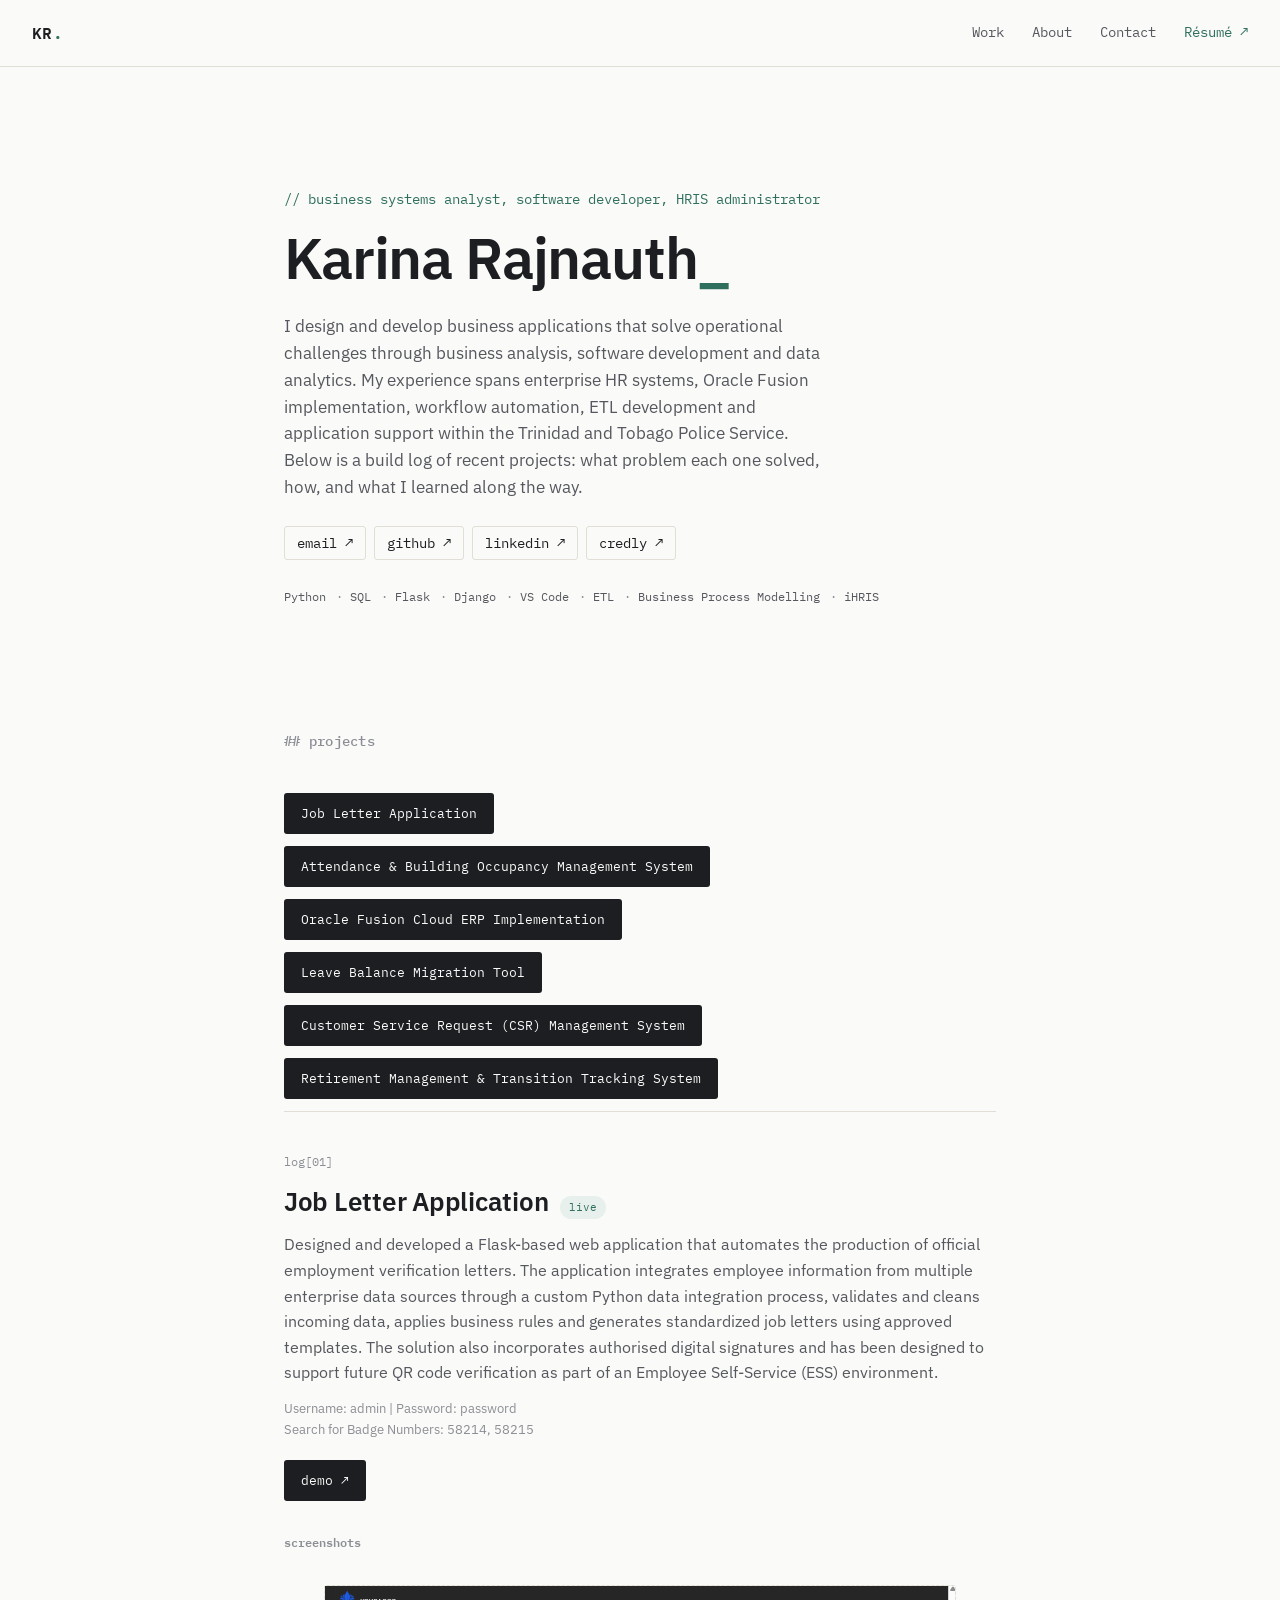
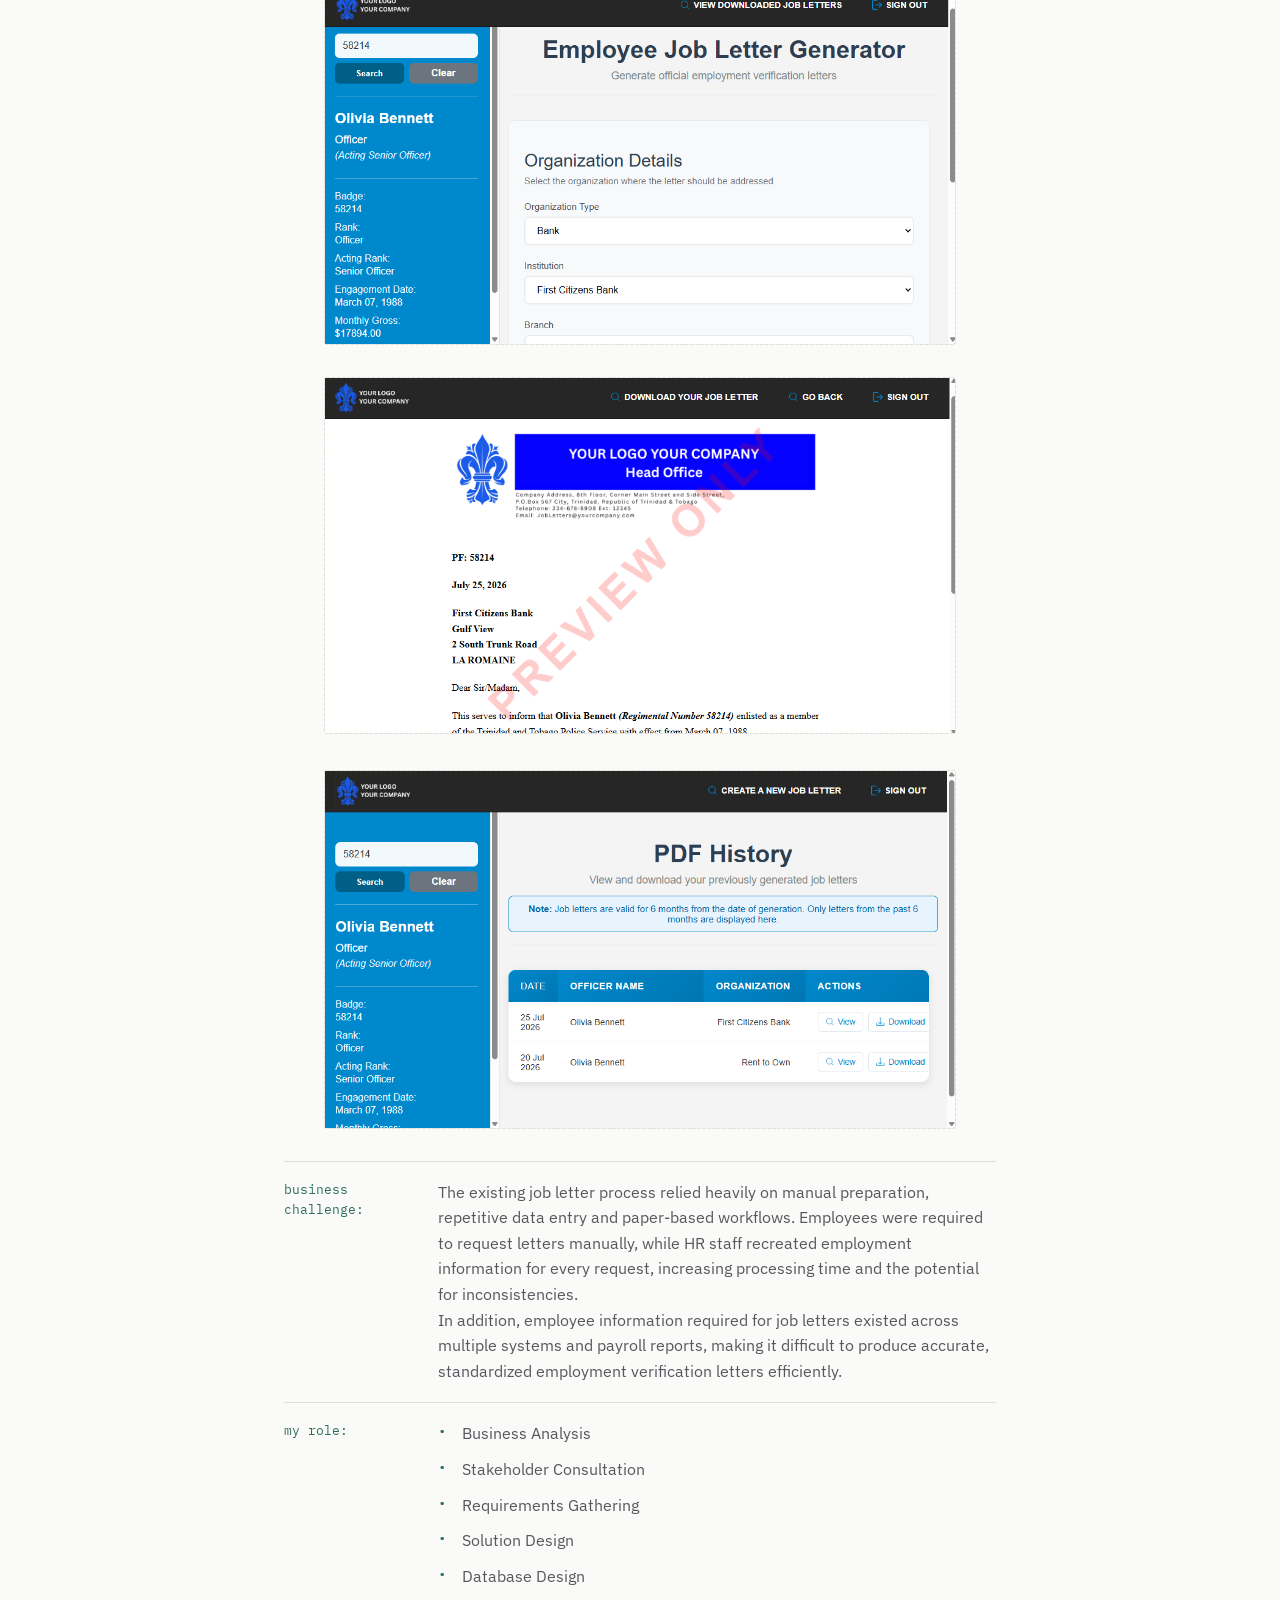
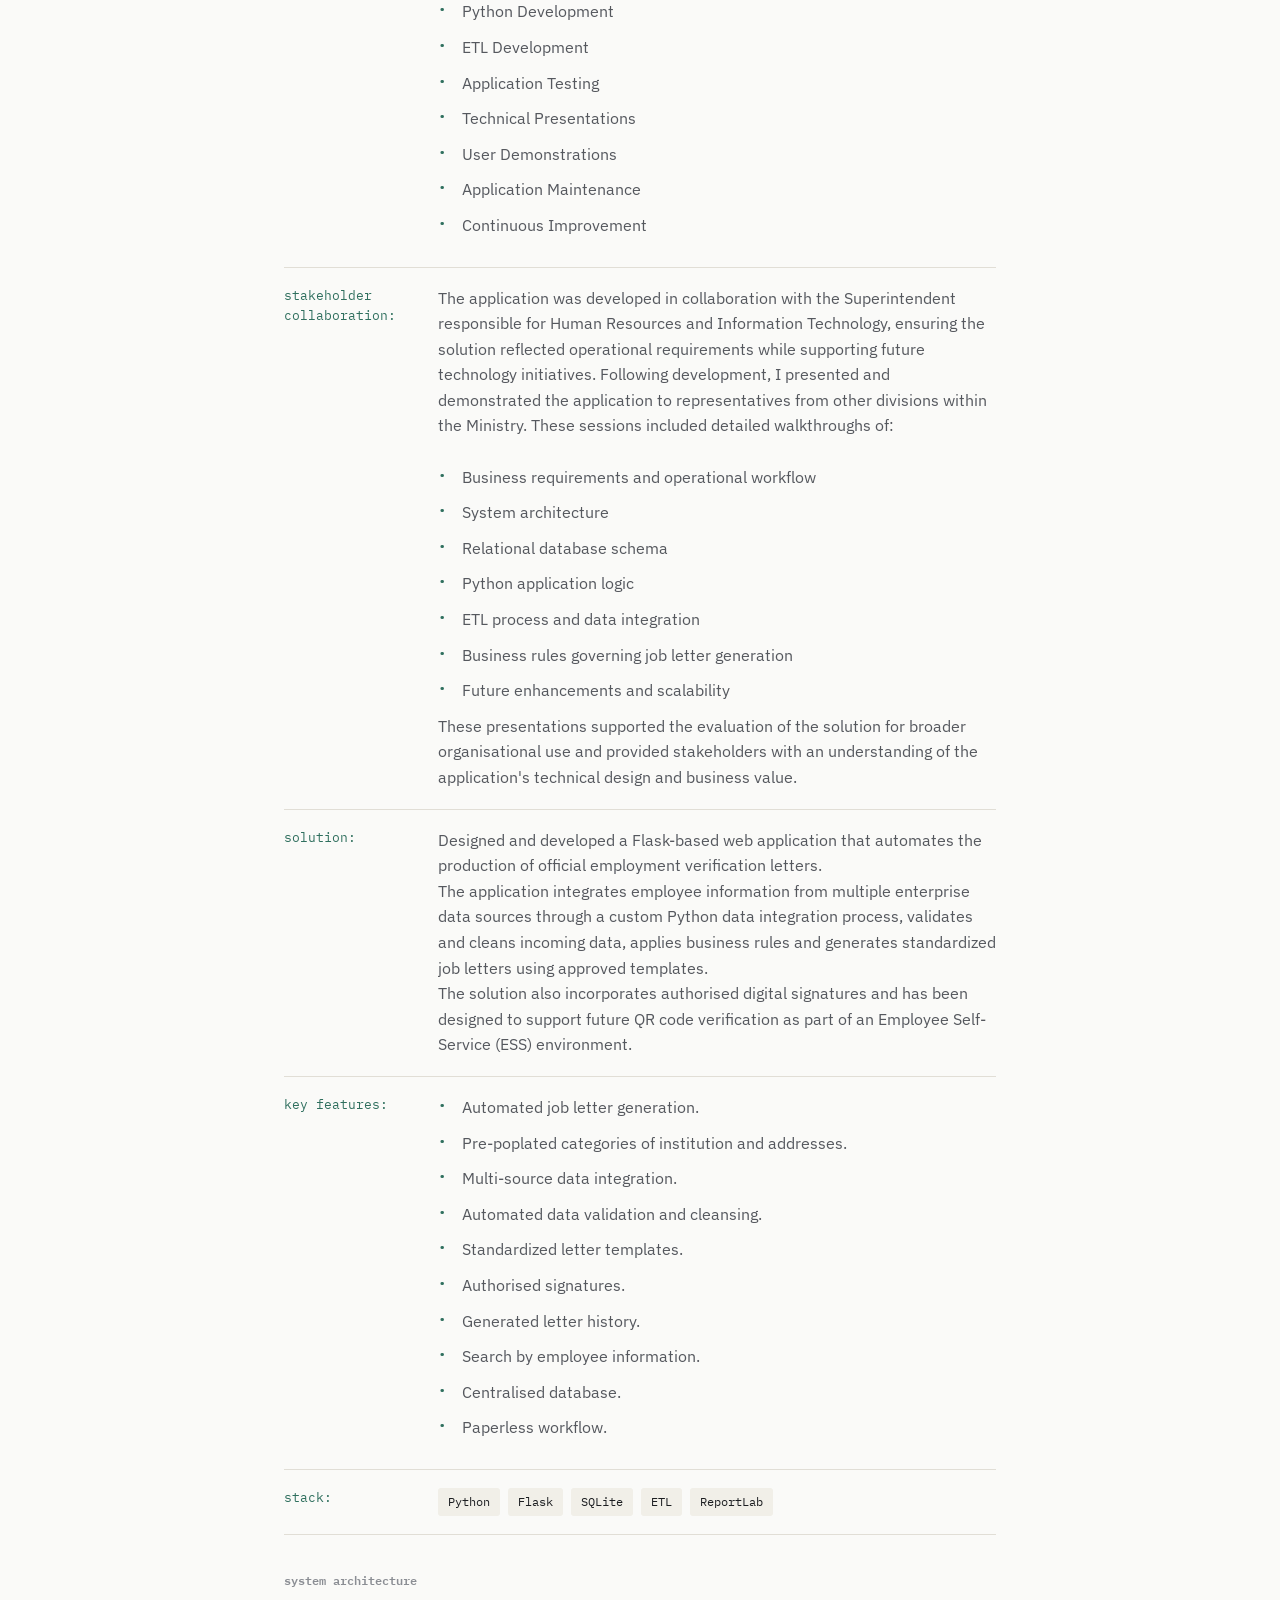
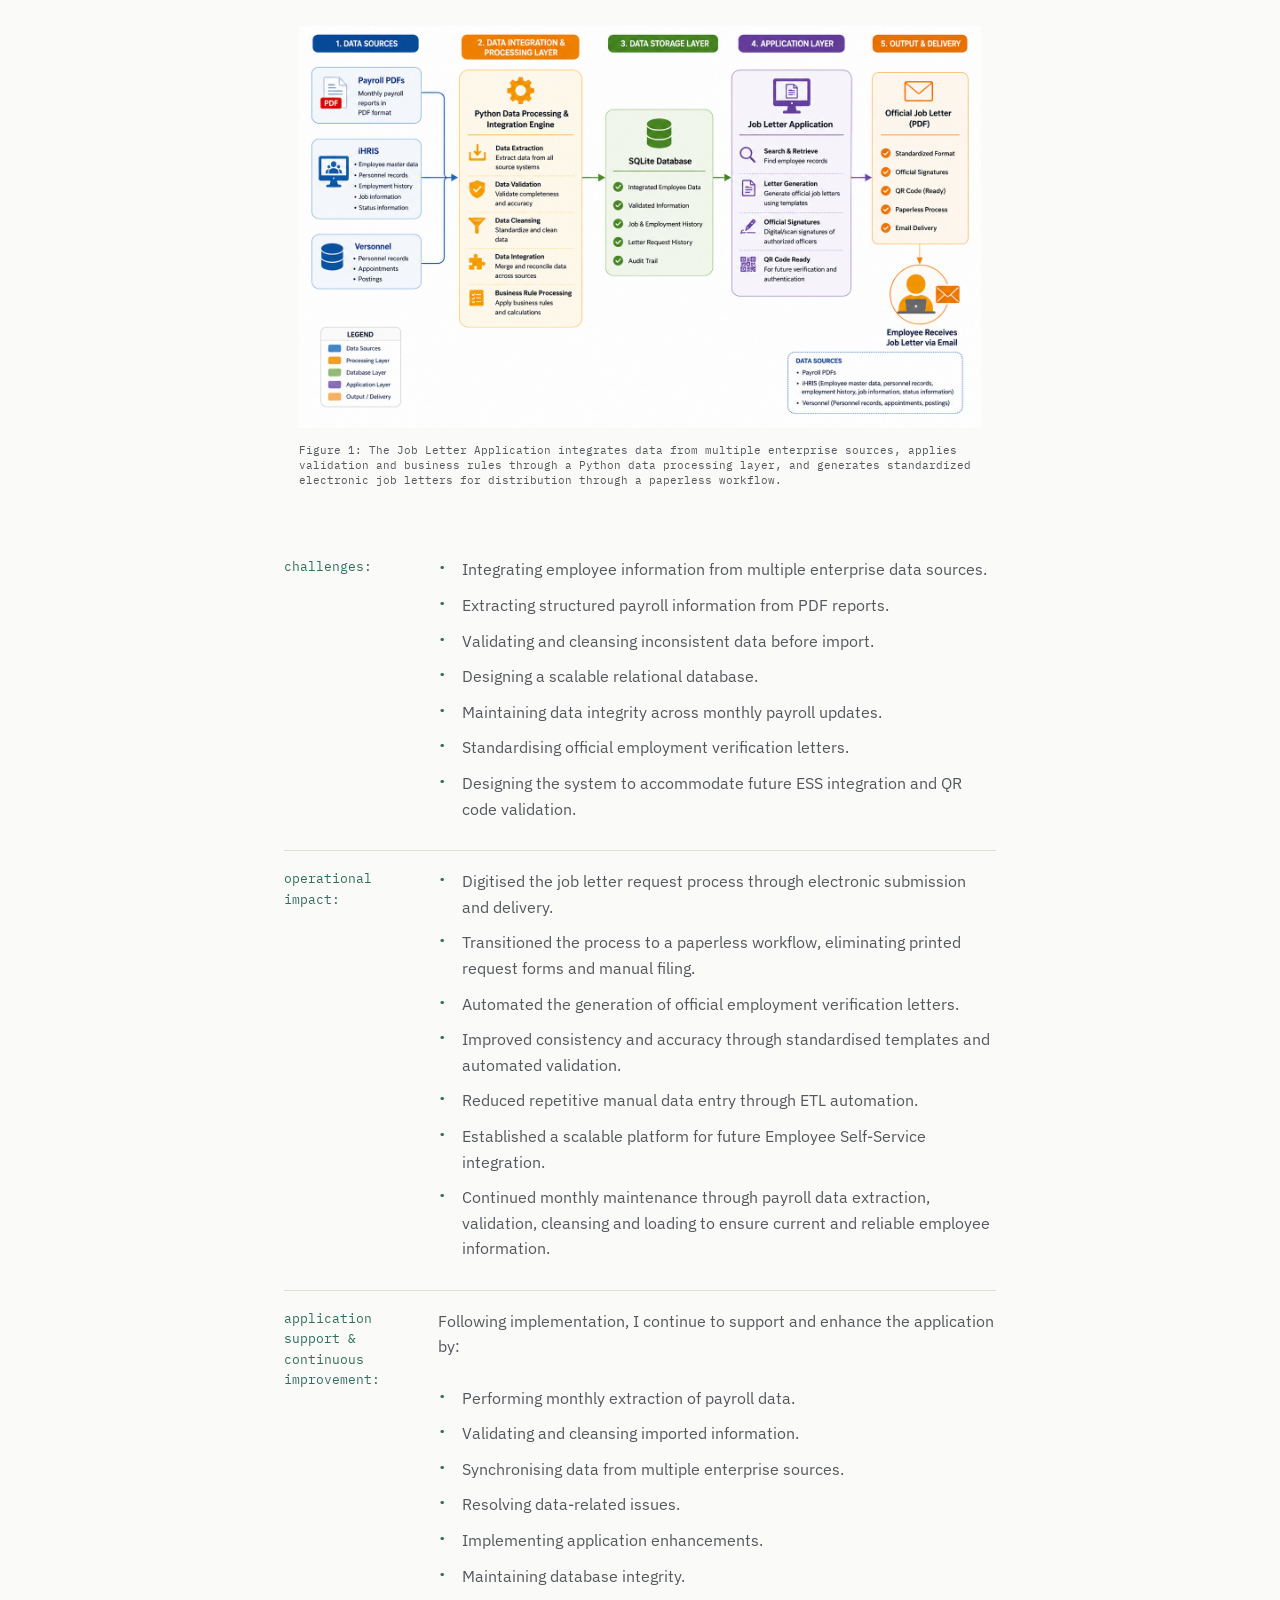
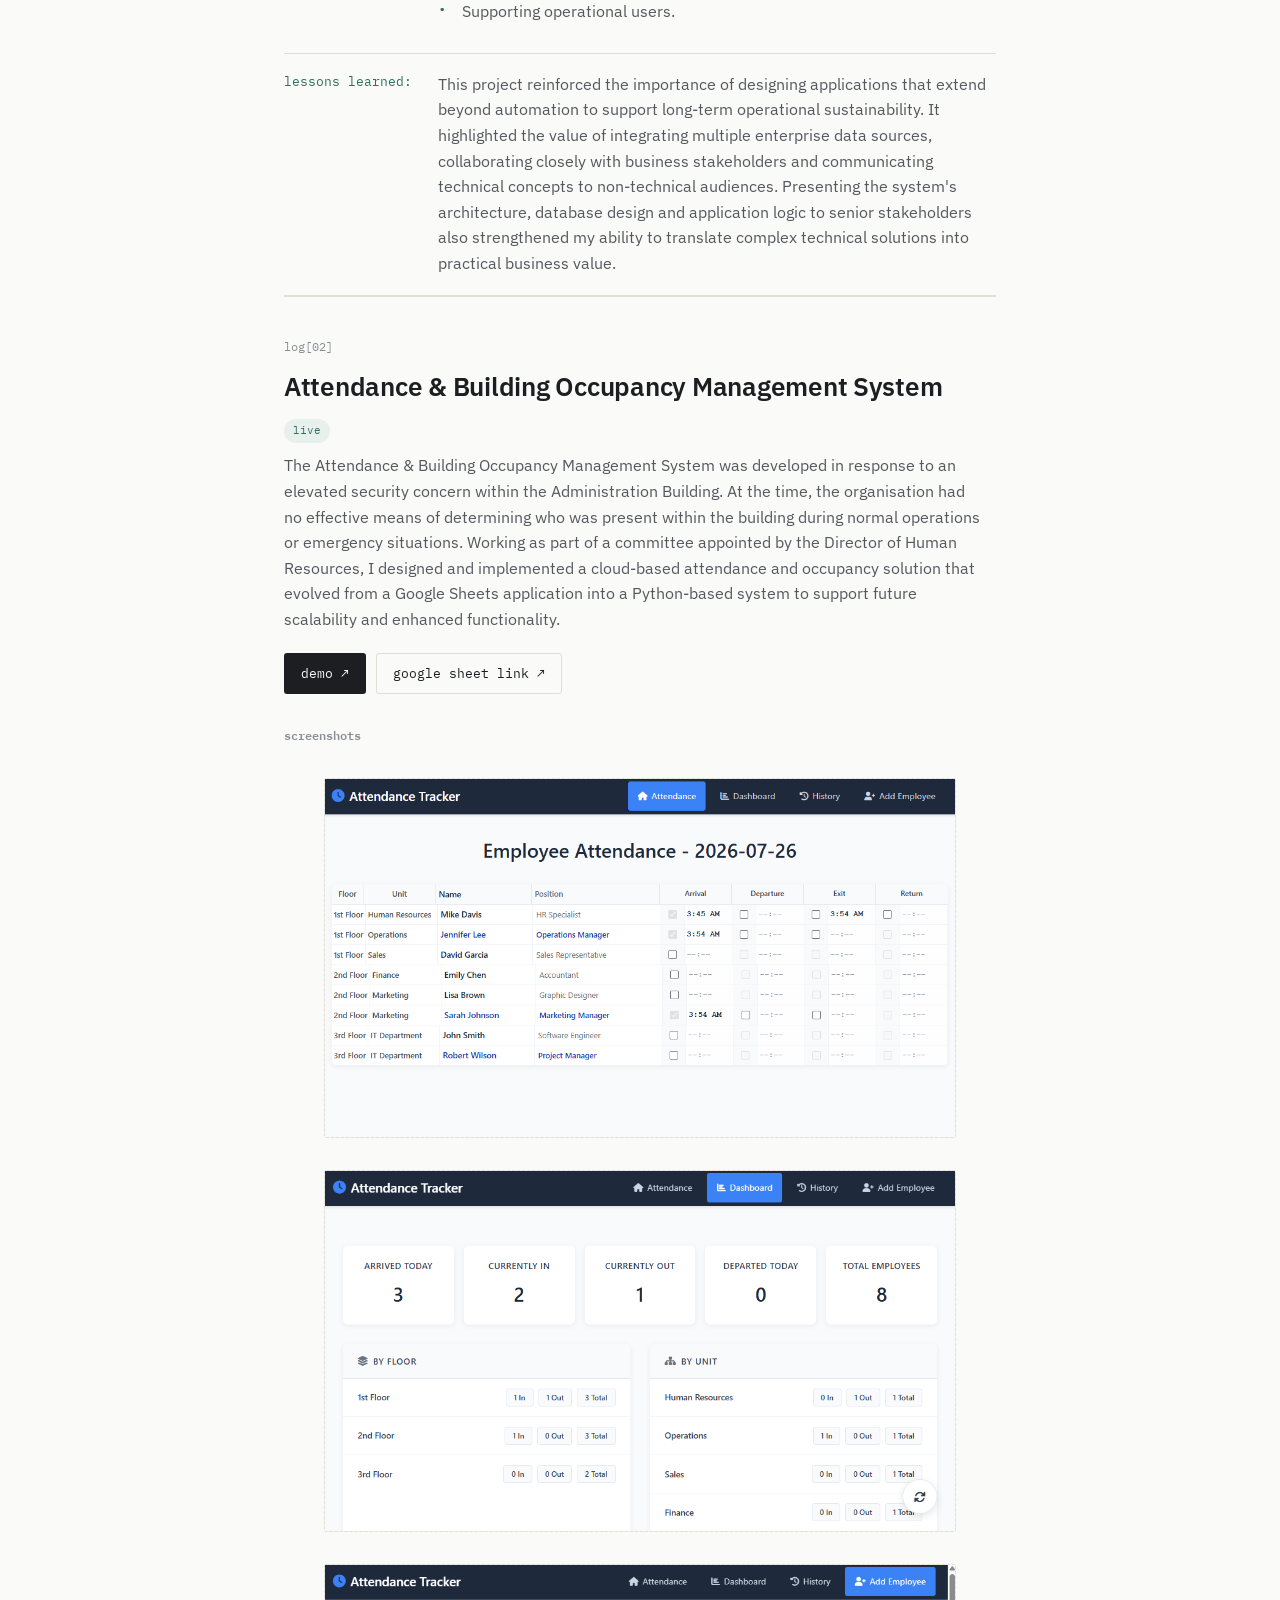
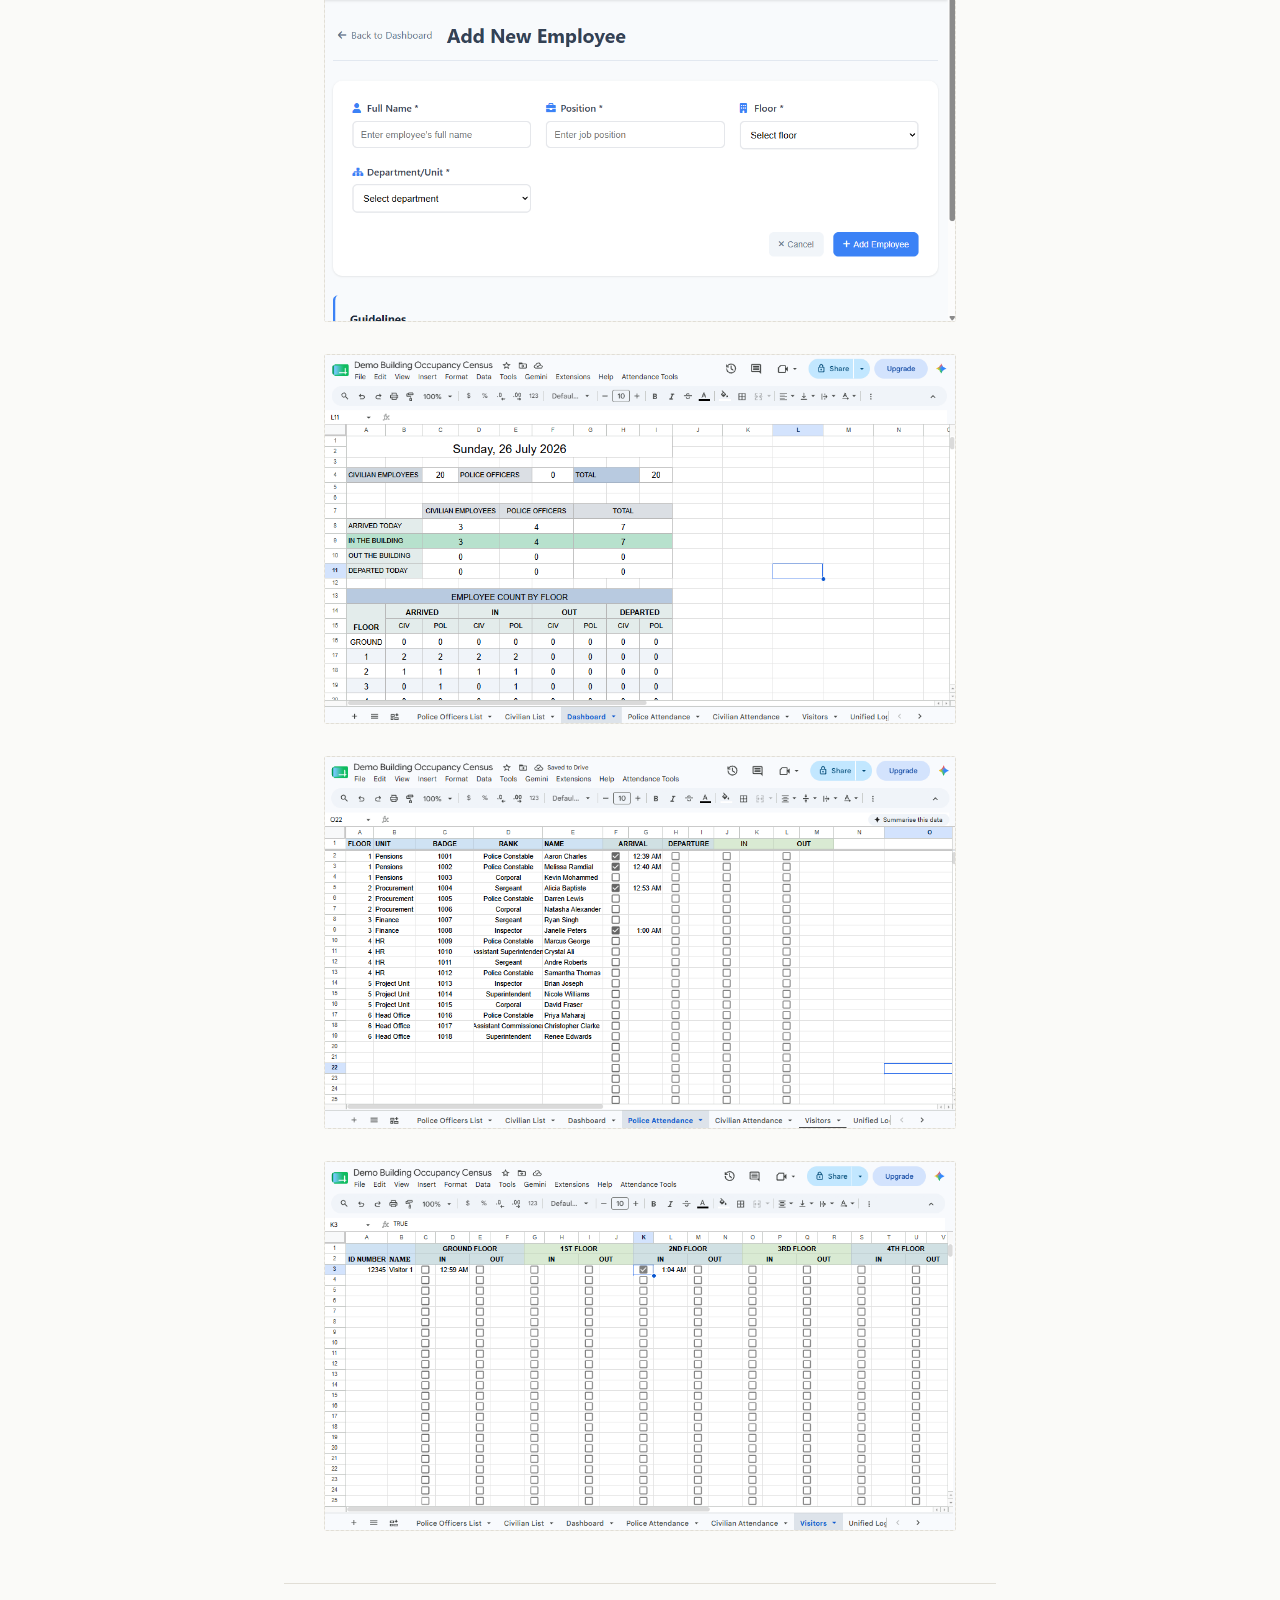
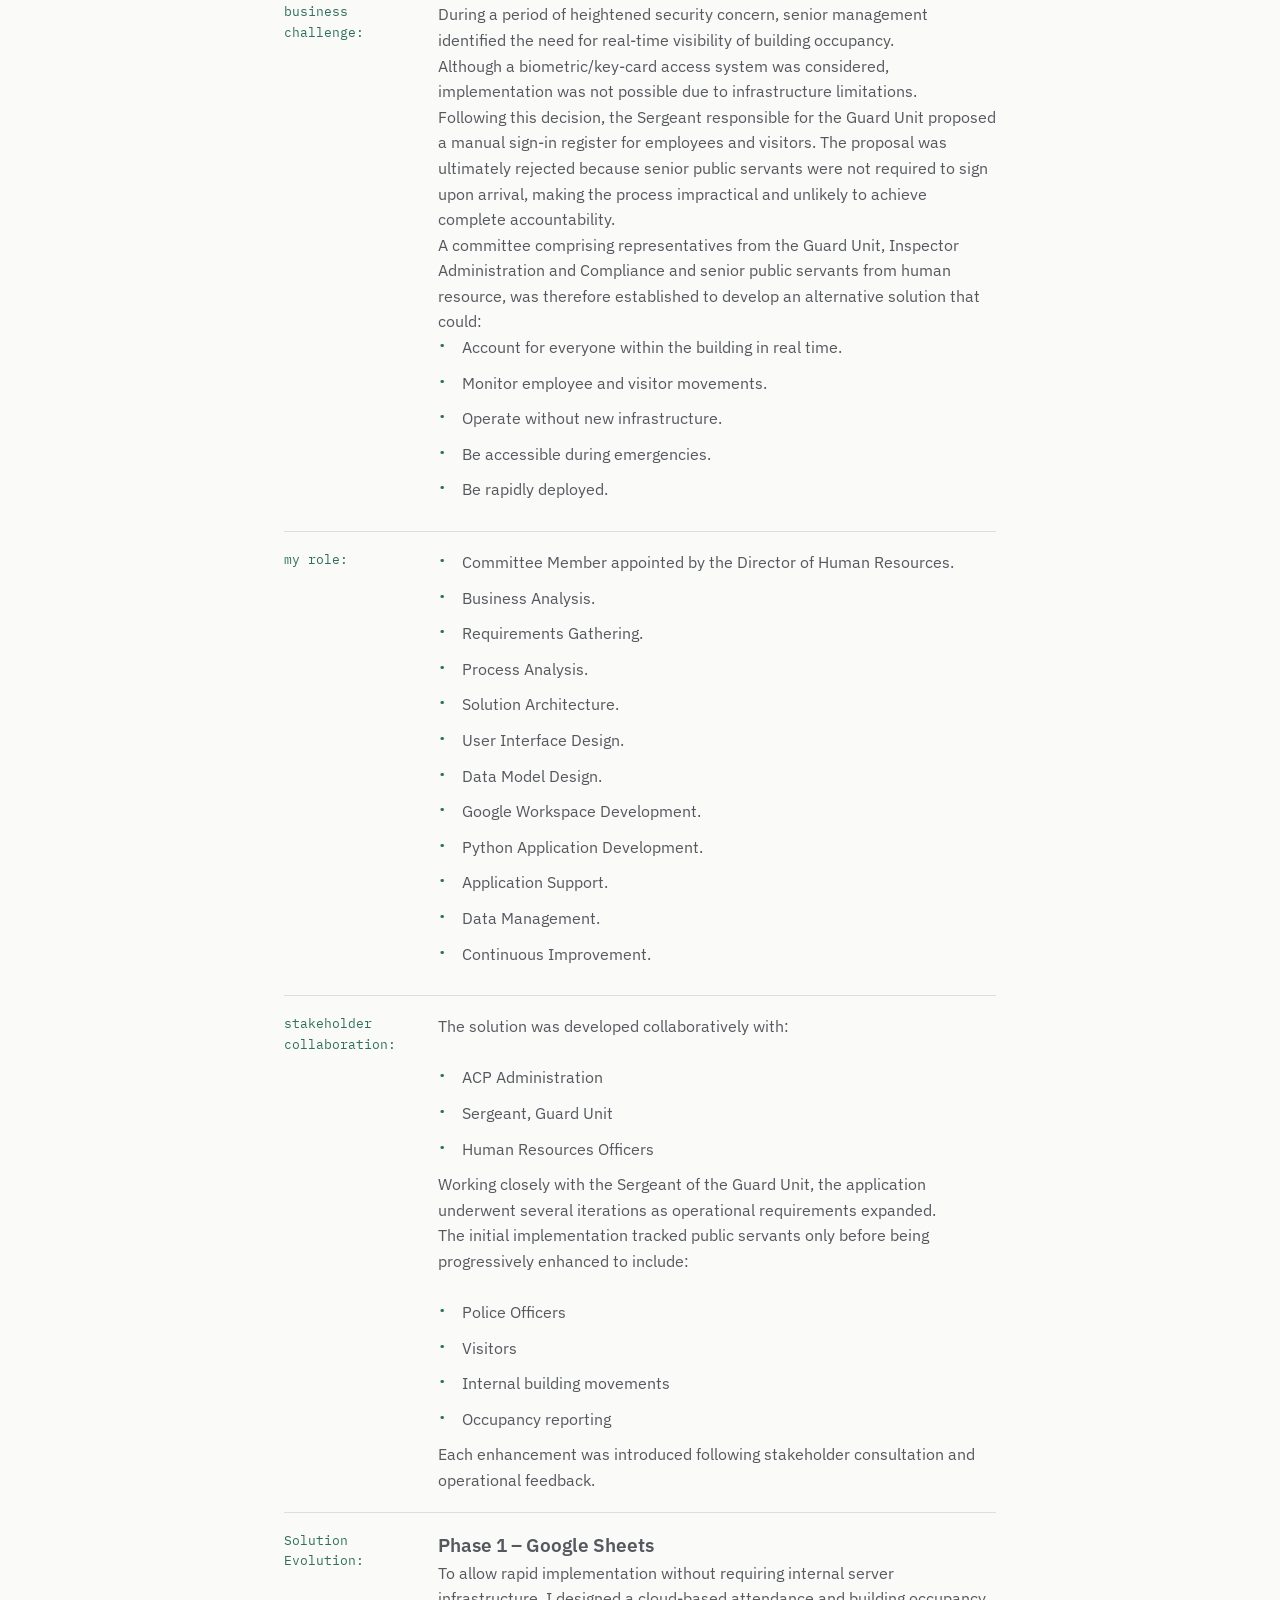
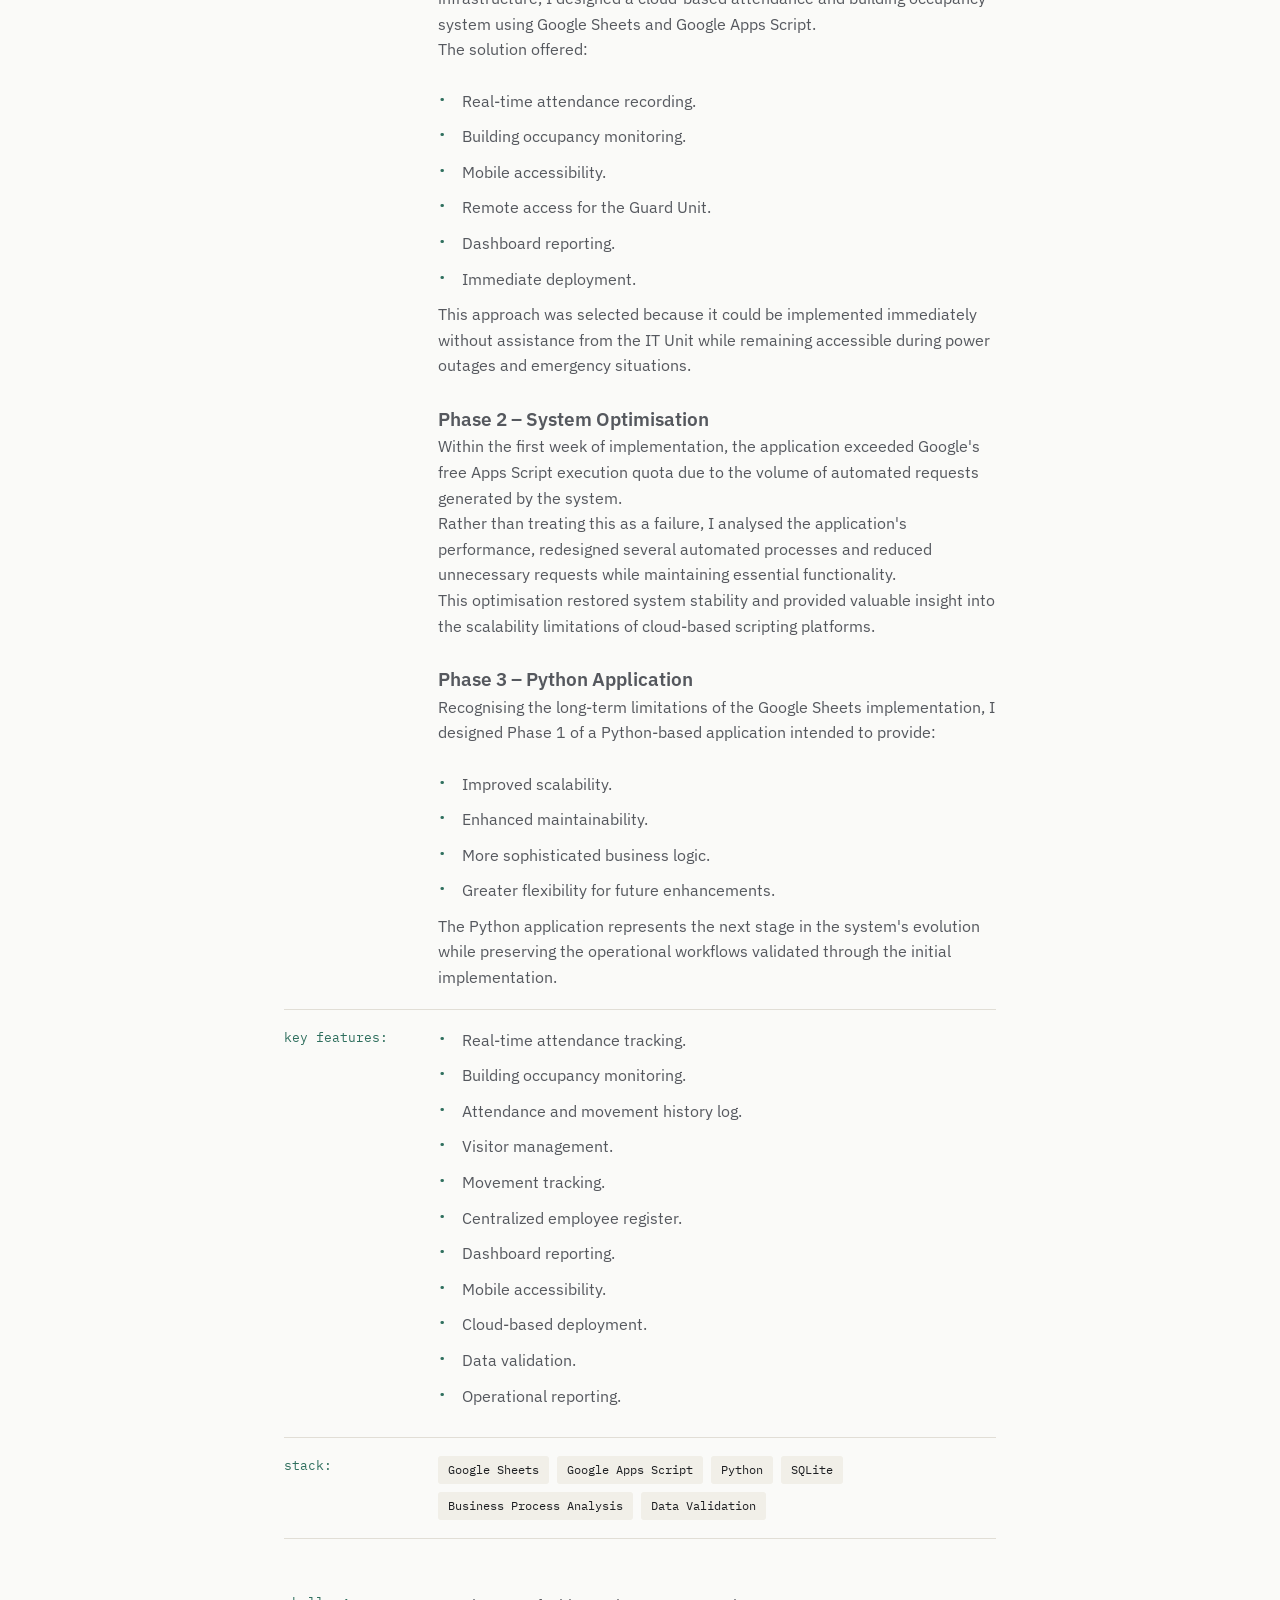
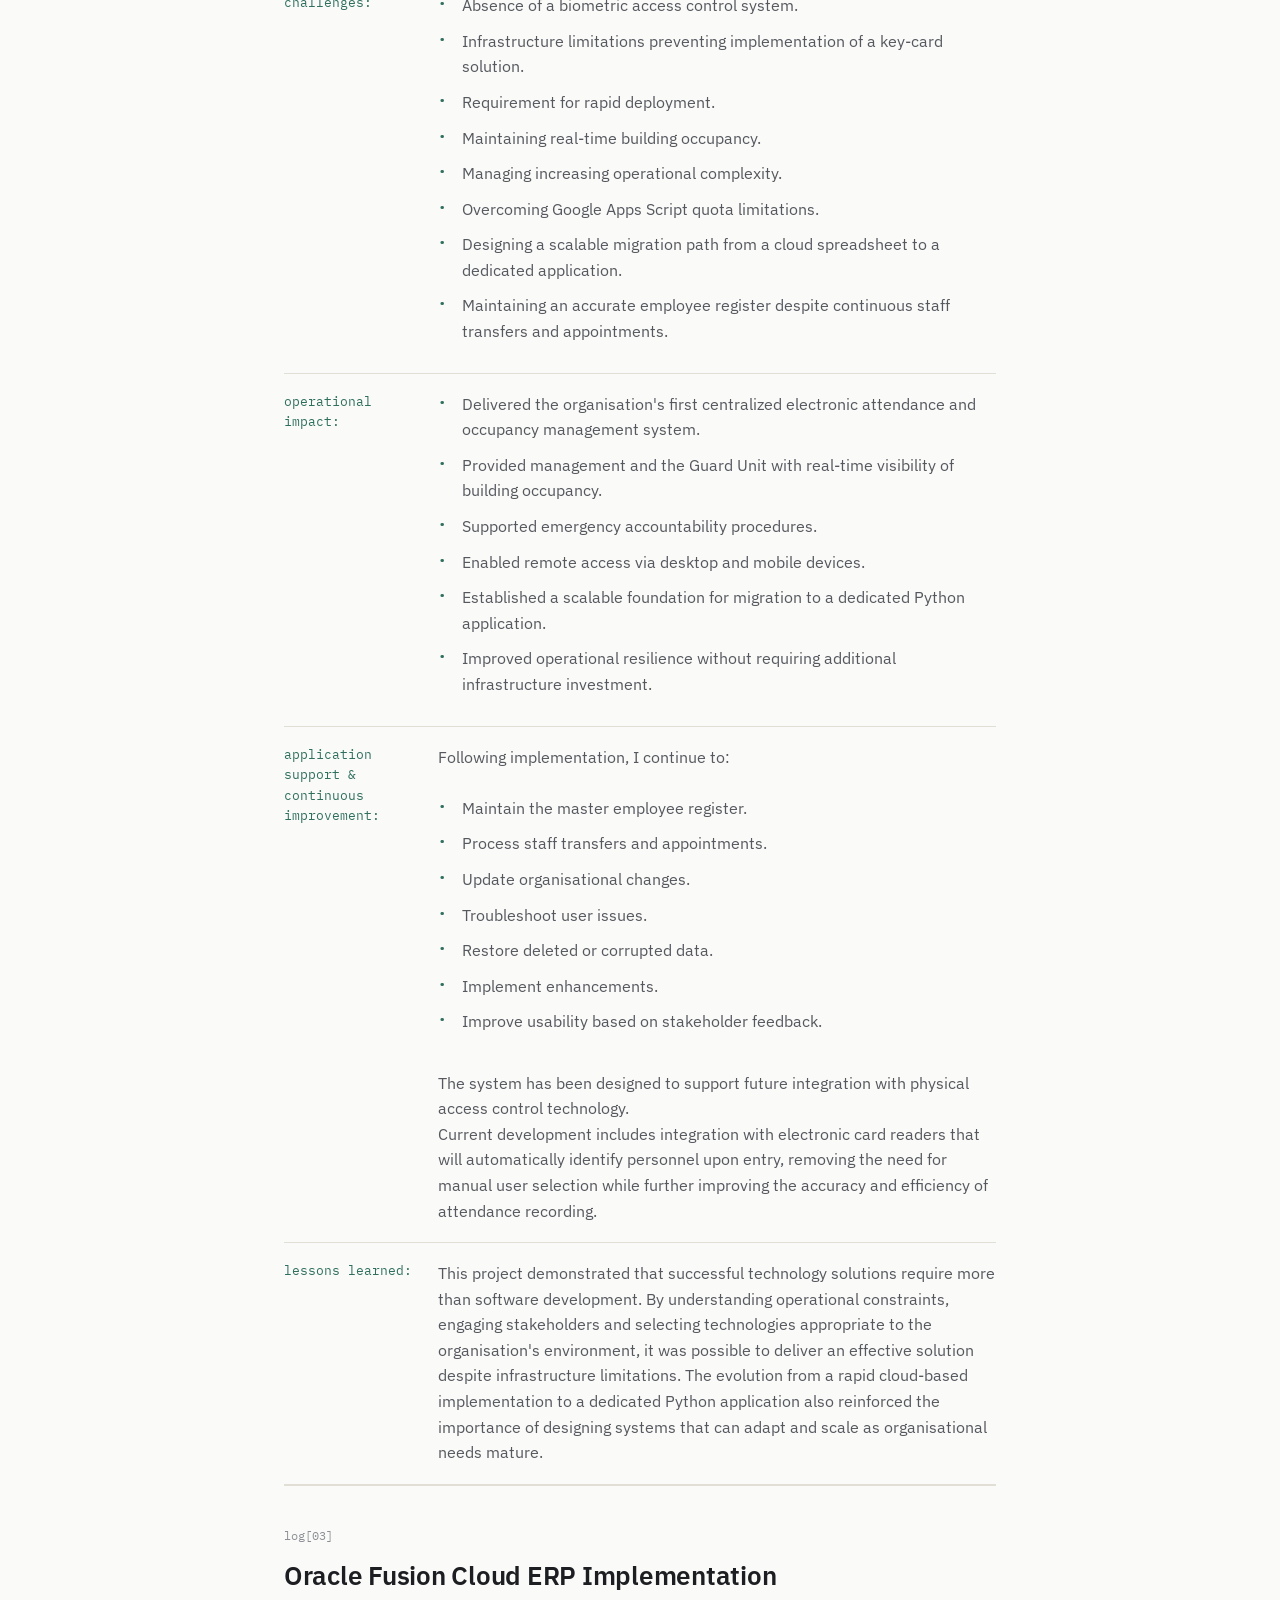
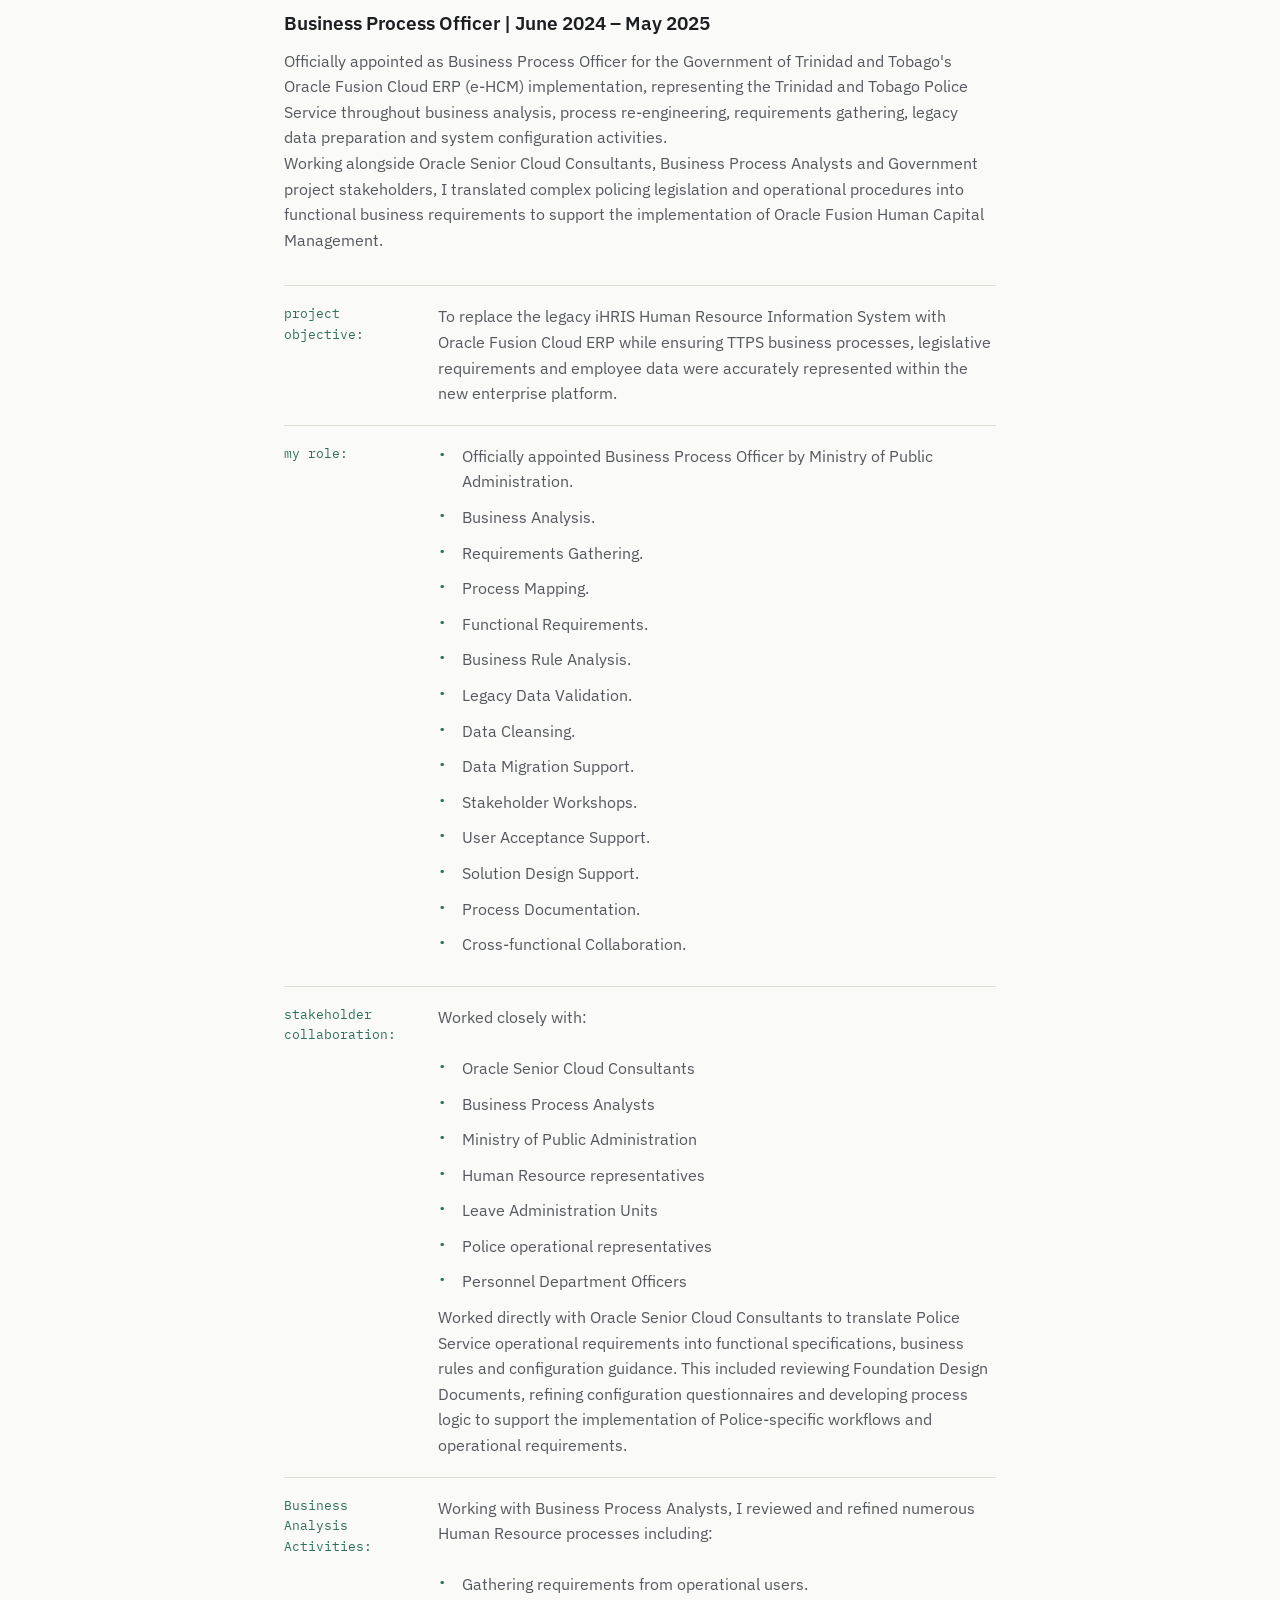
==== commit cdb01821: "Add files via upload" ====
--- a/index.html
+++ b/index.html
@@ -40,6 +40,7 @@
       <li><a href="mailto:karinarajnauth@gmail.com">email ↗</a></li>
       <li><a href="https://github.com/karinalaura" target="_blank" rel="noopener">github ↗</a></li>
       <li><a href="https://linkedin.com/in/karinarajnauth" target="_blank" rel="noopener">linkedin ↗</a></li>
+      <li><a href="https://www.credly.com/users/karina-rajnauth" target="_blank" rel="noopener">credly ↗</a></li>
     </ul>
 
     <ul class="hero-stack" aria-label="Core technologies">
@@ -58,9 +59,19 @@
   <section id="work" class="work">
     <h2 class="section-label">## projects</h2>
 
+    <ul>
+      <li><a class="btn btn-projects" href="#project-one">Job Letter Application</a></li>
+      <li><a class="btn btn-projects" href="#project-two" target="_blank" rel="noopener">Attendance & Building Occupancy Management System</a></li>
+      <li><a class="btn btn-projects" href="#project-three" target="_blank" rel="noopener">Oracle Fusion Cloud ERP Implementation</a></li>
+      <li><a class="btn btn-projects" href="#project-four" target="_blank" rel="noopener">Leave Balance Migration Tool</a></li>
+      <li><a class="btn btn-projects" href="#project-five" target="_blank" rel="noopener">Customer Service Request (CSR) Management System</a></li>
+      <li><a class="btn btn-projects" href="#project-six" target="_blank" rel="noopener">Retirement Management & Transition Tracking System</a></li>
+    </ul>
+
     <div class="entries">
 
       <!-- ---------- PROJECT 1 JOB LETTERS---------- -->
+      
       <article class="entry" id="project-one">
         <header class="entry-head">
           <span class="entry-index">log[01]</span>
@@ -247,8 +258,10 @@
           </div>
       </article>
 
+
       <!-- ---------- PROJECT 2 ATTENDANCE TRACKER---------- -->
-      <article class="entry" id="project-one">
+      
+      <article class="entry" id="project-two">
         <header class="entry-head">
           <span class="entry-index">log[02]</span>
           <div class="entry-title-row">
@@ -495,7 +508,8 @@
       </article>
 
       <!-- ---------- PROJECT 3 ORACLE ERP IMPLEMENTATION---------- -->
-      <article class="entry" id="project-one">
+       
+      <article class="entry" id="project-three">
         <header class="entry-head">
           <span class="entry-index">log[03]</span>
           <div class="entry-title-row">
@@ -714,9 +728,11 @@
           </div>
 
       </article>
+     
 
       <!-- ---------- PROJECT 4 LEAVE BALANCE CALCULATOR---------- -->
-      <article class="entry" id="project-one">
+      
+      <article class="entry" id="project-four">
         <header class="entry-head">
           <span class="entry-index">log[04]</span>
           <div class="entry-title-row">
@@ -834,9 +850,11 @@
               develop a practical solution that reduced risk and supported the successful preparation of legacy data for migration.</dd>
           </div>
       </article>
+    
 
       <!-- ---------- PROJECT 5 TICKET SYSTEM---------- -->
-      <article class="entry" id="project-one">
+       
+      <article class="entry" id="project-five">
         <header class="entry-head">
           <span class="entry-index">log[05]</span>
           <div class="entry-title-row">
@@ -1100,6 +1118,263 @@
                 business processes based on evidence rather than anecdotal feedback.</dd>
           </div>
       </article>
+
+      <!-- ---------- PROJECT 63 TICKET SYSTEM---------- -->
+       
+      <article class="entry" id="project-six">
+        <header class="entry-head">
+          <span class="entry-index">log[06]</span>
+          <div class="entry-title-row">
+            <h3 class="entry-title">Retirement Management & Transition Tracking System (RMTS)</h3><br>
+            <span class="status-pill status-live">proposal & prototype</span>
+          </div>
+          <p class="entry-tagline">The Retirement Management & Transition Tracking System (RMTS) was conceived after several years of producing workforce analytics, retirement forecasts and executive reports within the iHRIS Unit. Through this work, I repeatedly identified gaps in the coordination of retirement activities across multiple departments, resulting in inconsistent visibility of officers approaching compulsory retirement.
+            <br>
+Rather than continuing to report the symptoms, I developed a proposal and prototype for a centralized web-based application designed to manage the complete retirement lifecycle—from early identification through transition planning to retirement processing.
+            <br>
+The proposal was developed to support the Trinidad and Tobago Police Service's proposed Retirement Transition Programme while strengthening collaboration between Human Resources, Finance and other operational stakeholders.</p>
+         
+
+          <div class="entry-block">
+          <h4 class="block-label screenshots-title">screenshots</h4>
+          <div class="shot-grid">
+            <figure class="shot-placeholder">
+              <span><img src="assets/project-six/01_overview.png" alt="…"></span>
+            </figure>
+            </div>
+          <div> 
+            <figure class="shot-placeholder">
+              <span><img src="assets/project-six/02_overview.png" alt="…"></span>
+            </figure>
+          </div>
+          <div> 
+            <figure class="shot-placeholder">
+              <span><img src="assets/project-six/03_overview.png" alt="…"></span>
+            </figure>
+          </div>
+          <div> 
+            <figure class="shot-placeholder">
+              <span><img src="assets/project-six/04_overview.png" alt="…"></span>
+            </figure>
+          </div>
+          <div> 
+            <figure class="shot-placeholder">
+              <span><img src="assets/project-six/05_overview.png" alt="…"></span>
+            </figure>
+          </div>
+          <div> 
+            <figure class="shot-placeholder">
+              <span><img src="assets/project-six/06_overview.png" alt="…"></span>
+            </figure>
+          </div>
+        </div>
+
+        </header>
+
+        <dl class="spec">
+          <div class="spec-row">
+            <dt>business challenge</dt>
+            <dd>As part of my ongoing responsibility for retirement forecasting and workforce reporting, I regularly analysed employee data extracted from iHRIS and personnel systems to identify officers approaching compulsory retirement.
+              <br>
+Through this analysis, I identified several recurring operational challenges:
+              <br>
+<ul class="feature-list">
+            <li>Retirement information was distributed across multiple departments.</li>
+            <li>Officers on suspension, extended sick leave, secondment or temporary reassignment could be overlooked during retirement planning.</li>
+            <li>Departments operated independently with limited visibility into each other's activities.</li>
+            <li>Retirement activities were primarily reactive rather than proactively managed.</li>
+            <li>Critical pre-retirement tasks could be delayed due to fragmented information.</li>
+            <li>The absence of centralized tracking increased the risk of administrative delays and unnecessary salary overpayments.</li>
+          </ul>
+          These recurring issues demonstrated that reporting alone was insufficient to address the underlying business problem.
+</dd>
+          </div>
+
+          <div class="spec-row">
+          <dt>my role</dt>
+          <dd>
+          <ul class="feature-list">
+            <li>Business Analysis.</li>
+            <li>Gap Analysis.</li>
+            <li>Stakeholder Consultation.</li>
+            <li>Requirements Gathering.</li>
+            <li>Solution Architecture.</li>
+            <li>Business Process Design.</li>
+            <li>Database Design.</li>
+            <li>Dashboard Design.</li>
+            <li>Technical Proposal Development.</li>
+            <li>Prototype Design.</li>
+          </ul>
+          </dd>
+        </div>
+
+        <div class="spec-row">
+            <dt>Solution Vision</dt>
+            <dd>Rather than creating another reporting tool, I designed RMTS as a centralized management platform capable of tracking every officer throughout the retirement process.
+              <br>
+The proposed solution provides a single source of truth for retirement planning while supporting collaboration between multiple business units involved in retirement administration.
+              <br>
+The application was designed to transition retirement management from a reactive administrative process to a proactive operational workflow.</dd>
+          </div>
+
+           <div class="spec-row">
+            <dt>Proposed Solution</dt>
+            <dd>
+              The proposed web application would centralize retirement information within a relational database and provide role-based access to departments responsible for retirement processing.
+              <br>
+Key components included:
+            <br><br>
+            <ul class="feature-list">
+              <li>Centralized retirement database.</li>
+              <li>Automated retirement forecasting.</li>
+              <li>Transition Programme management.</li>
+              <li>Workflow tracking.</li>
+              <li>Task management.</li>
+              <li>Document management.</li>
+              <li>Dashboard reporting.</li>
+              <li>Audit history.</li>
+              <li>Role-based security.</li>
+            </ul>
+            </dd>
+
+          </div>
+
+          <div class="spec-row">
+            <dt>Key Features</dt>
+            <dd><b>Retirement Forecasting</b>
+              <br>
+            Automatically identify employees approaching compulsory retirement based on age and service information.
+              <br>
+              <b>Retirement Lifecycle Management</b>
+              <br>
+            Track officers through every stage of the retirement process from initial identification to final separation.
+              <br>
+            <b>Transition Programme Tracking</b>
+              <br>
+            Monitor completion of activities associated with the proposed Retirement Transition Programme.
+              <br>
+            <b>Workflow Management</b>
+              <br>
+            Assign responsibilities, monitor progress and track outstanding tasks across departments.
+              <br>
+            <b>Dashboard & Analytics</b>
+              <br>
+            Provide management with real-time visibility into retirement trends, workload and processing status.
+              <br>
+            <b>Role-Based Access</b>
+              <br>
+            Provide secure access based on departmental responsibilities while maintaining data confidentiality.
+          
+          </dd>
+        </div>
+
+        <div class="spec-row">
+            <dt>Data Sources</dt>
+            <dd>The proposed solution was designed to integrate information from multiple existing systems.
+              <div class="grid-container">
+                  <div class="column">
+                  <h2>Source</h2>
+                  <p>IHRIS</p>
+                  </div>
+                  <div class="column">
+                  <h2>Data</h2>
+                  <p>Employee master data, employment history, organisational information, retirement eligibility.<br>
+                  </div>
+                  <div class="column">
+                  <p>Personnel Records</p>
+                  </div>
+                  <div class="column">
+                  <p>Appointments, postings, correspondence and supporting documentation</p><br>
+                  
+                  </div>
+                  <div class="column">  
+                  <p>Administrative Units</p>
+                  </div>
+                  <div class="column">
+                  <p>Workflow updates, transition activities and retirement processing milestones</p>
+                  </div>
+            </div>
+          </dd>
+        </div>
+
+          <div class="spec-row">
+            <dt>Proposed Technology Stack</dt>
+            <dd>
+              <ul class="chip-row">
+                <li>Python (Django)</li>
+                <li>PostgreSQL</li>
+                <li>Bootstrap</li>
+                <li>Role-Based Access Control</li>
+                <li>Internal TTPS Server</li>
+              </ul>
+            </dd>
+          </div>
+        </dl>        
+
+        <div class="spec-row">
+            <dt>Design Considerations</dt>
+            <dd>The proposed architecture was designed to:
+          <ul class="feature-list">
+            <li>Integrate with existing HR information.</li>
+            <li>Reduce overpayments.</li>
+            <li>Improve collaboration between departments.</li>
+            <li>Provide real-time visibility into retirement processing.</li>
+            <li>Support future organisational growth.</li>
+            <li>Generate management analytics to support decision-making.</li>
+          </ul>
+          </dd>
+        </div>
+        </dl>
+
+
+        <div class="spec-row">
+            <dt>Expected Organisational Benefits</dt>
+          <ul class="feature-list">
+            <li>Centralized management of retirement activities.</li>
+            <li>Earlier identification of officers approaching retirement.</li>
+            <li>Improved coordination between departments.</li>
+            <li>Increased visibility of outstanding retirement tasks.</li>
+            <li>Reduced administrative delays.</li>
+            <li>Improved workforce planning.</li>
+            <li>Better management reporting and executive dashboards.</li>
+            <li>Reduced organisational risk associated with fragmented retirement processes.</li>
+          </ul>
+        </div>
+        </dl>
+
+        <div class="spec-row">
+            <dt>Challenges Identified</dt>
+            <dd>During the analysis phase, several technical and operational considerations were identified:<br>
+          <ul class="feature-list">
+            <li>Information affecting retirement existed across multiple independent systems.</li>
+            <li>Departmental responsibilities were distributed across several business units.</li>
+            <li>Data consistency varied between information sources.</li>
+            <li>Retirement processing involved numerous manual activities.</li>
+            <li>Existing reporting identified issues but did not actively manage workflows.</li>
+          </ul>
+          These observations directly influenced the proposed system architecture and workflow design.
+          </dd>
+        </div>
+
+
+        <div class="spec-row">
+            <dt>lessons learned</dt>
+            <dd>This project reinforced that sustainable digital transformation begins 
+              with understanding business processes rather than technology alone. By analysing operational 
+              workflows, identifying information gaps and engaging stakeholders, it became possible to design a 
+              solution that addressed the root causes of recurring retirement management challenges instead of 
+              simply reporting their outcomes.</dd>
+          </div>
+
+          <div class="spec-row">
+            <dt>Project Status</dt>
+            <dd>The proposal, solution architecture and prototype concept were developed for consideration as 
+              part of the TTPS Retirement Transition Programme. The project demonstrates my ability to identify
+               organisational challenges, perform business analysis and design enterprise software solutions 
+               aligned with strategic business objectives.</dd>
+          </div>
+      </article>
+  
 
       <!--
         TO ADD MORE PROJECTS:
--- a/styles.css
+++ b/styles.css
@@ -198,6 +198,10 @@
    ========================================================= */
 .work { padding-top: 40px; }
 
+.screenshots-title {
+  margin-top: 2rem;
+}
+
 .entries {
   display: flex;
   flex-direction: column;
@@ -250,7 +254,7 @@
 .entry-tagline {
   margin-top: 10px;
   color: var(--color-ink-soft);
-  max-width: 56ch;
+  max-width: 70ch;
 }
 
 .entry-actions {
@@ -279,7 +283,24 @@
 }
 .btn-ghost:hover { border-color: var(--color-ink); }
 .btn-large { padding: 12px 22px; font-size: 0.88rem; margin-top: 24px; }
-
+.btn-projects {
+  background: var(--color-ink);
+  color: var(--color-bg);
+  margin-bottom: 12px;
+}
+
+.grid-container {
+  display: grid;
+  grid-template-columns: 1fr 1fr; /* Two columns of equal width */
+  gap: 30px; /* Space between columns */
+}
+
+/* Responsive: Stacks columns on mobile screens */
+@media (max-width: 768px) {
+  .grid-container {
+    grid-template-columns: 1fr;
+  }
+}
 /* Spec table: problem / solution / stack */
 .spec {
   margin: 0 0 36px;
@@ -342,6 +363,15 @@
   display: block;          /* Removes unexpected bottom white spaces */
   margin-bottom: 15px;
 }
+
+.diagram-caption {
+  margin-top: 0.75rem;
+  font-family: var(--font-mono);
+  font-size: 0.675rem;
+  line-height: 1.4;
+  color: var(--color-ink-soft);
+  text-align: left; /* Or center */
+}
 /* Screenshots */
 .shot-grid {
   display: grid;
@@ -349,7 +379,7 @@
   gap: 12px;
 }
 .shot-placeholder {
-  margin: 0;
+  margin-top: 10;
   aspect-ratio: 18 / 10;
   border: 1px dashed var(--color-line);
   border-radius: var(--radius);
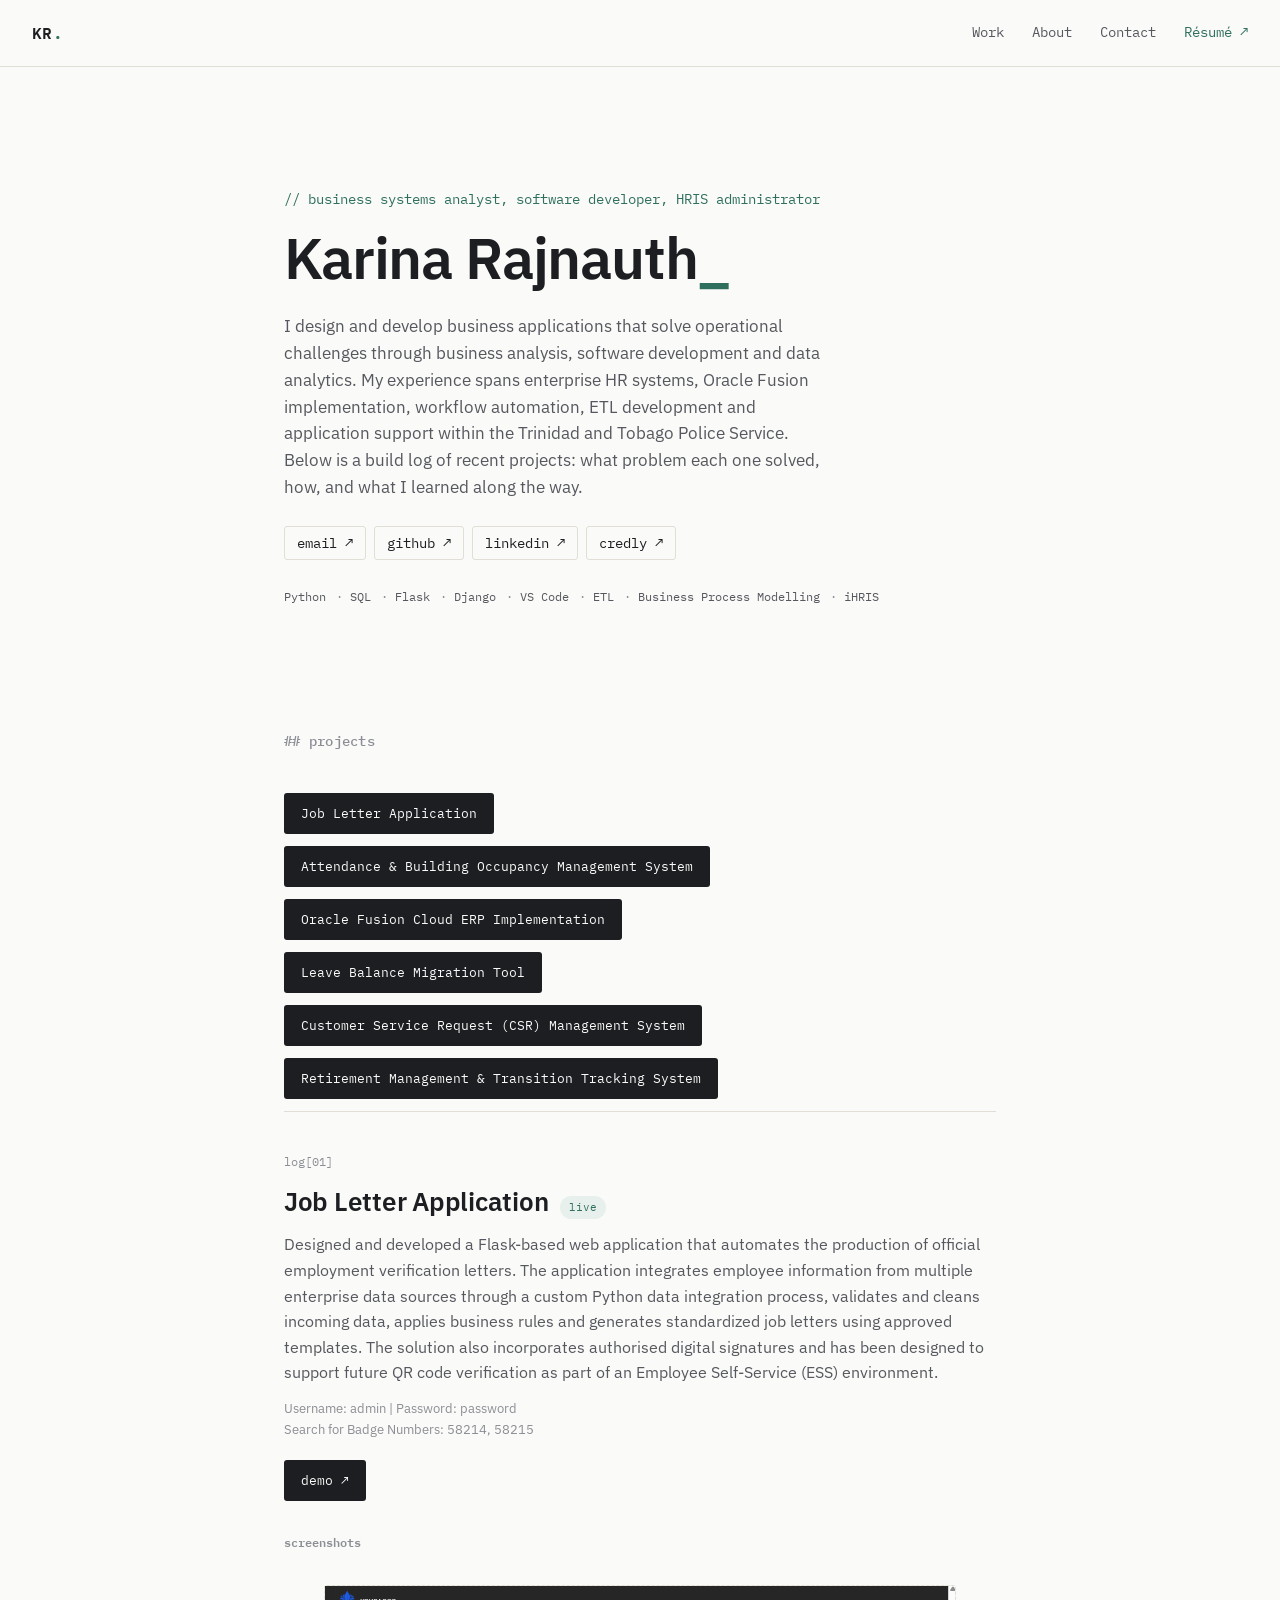
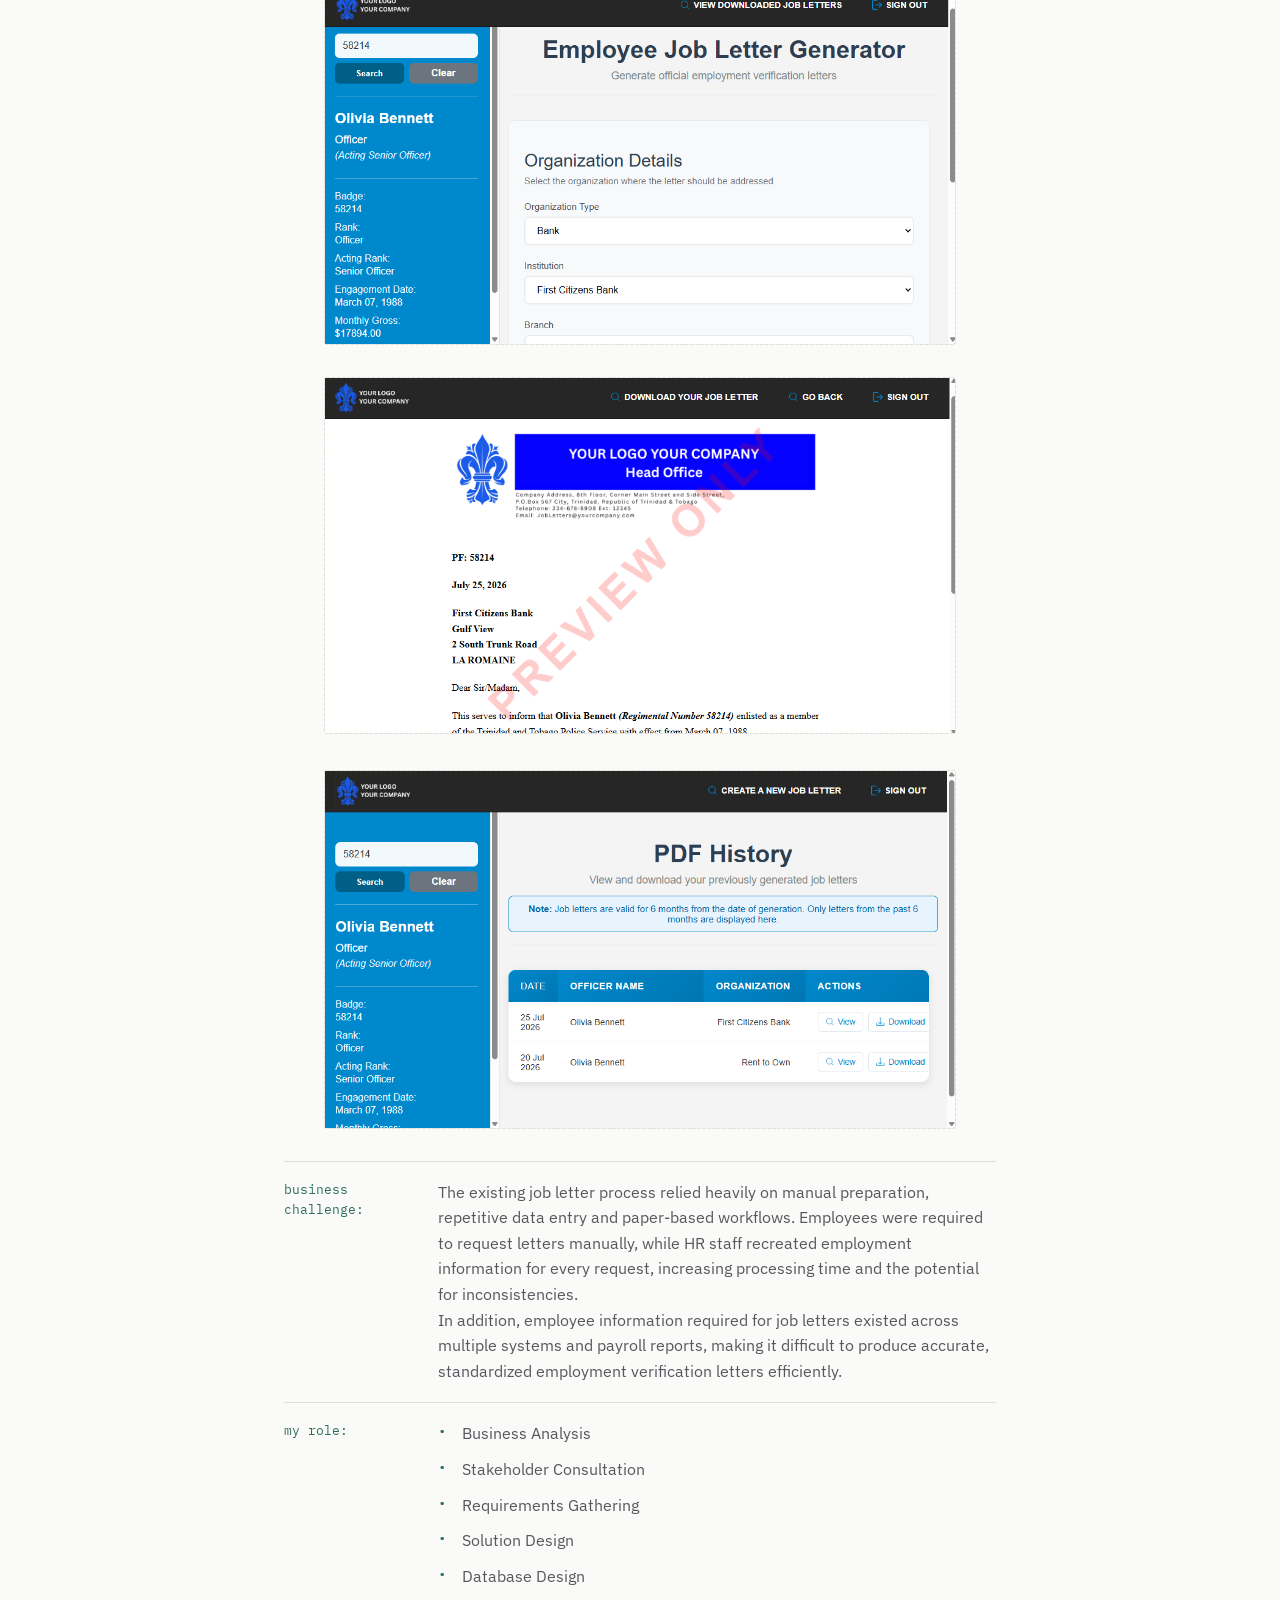
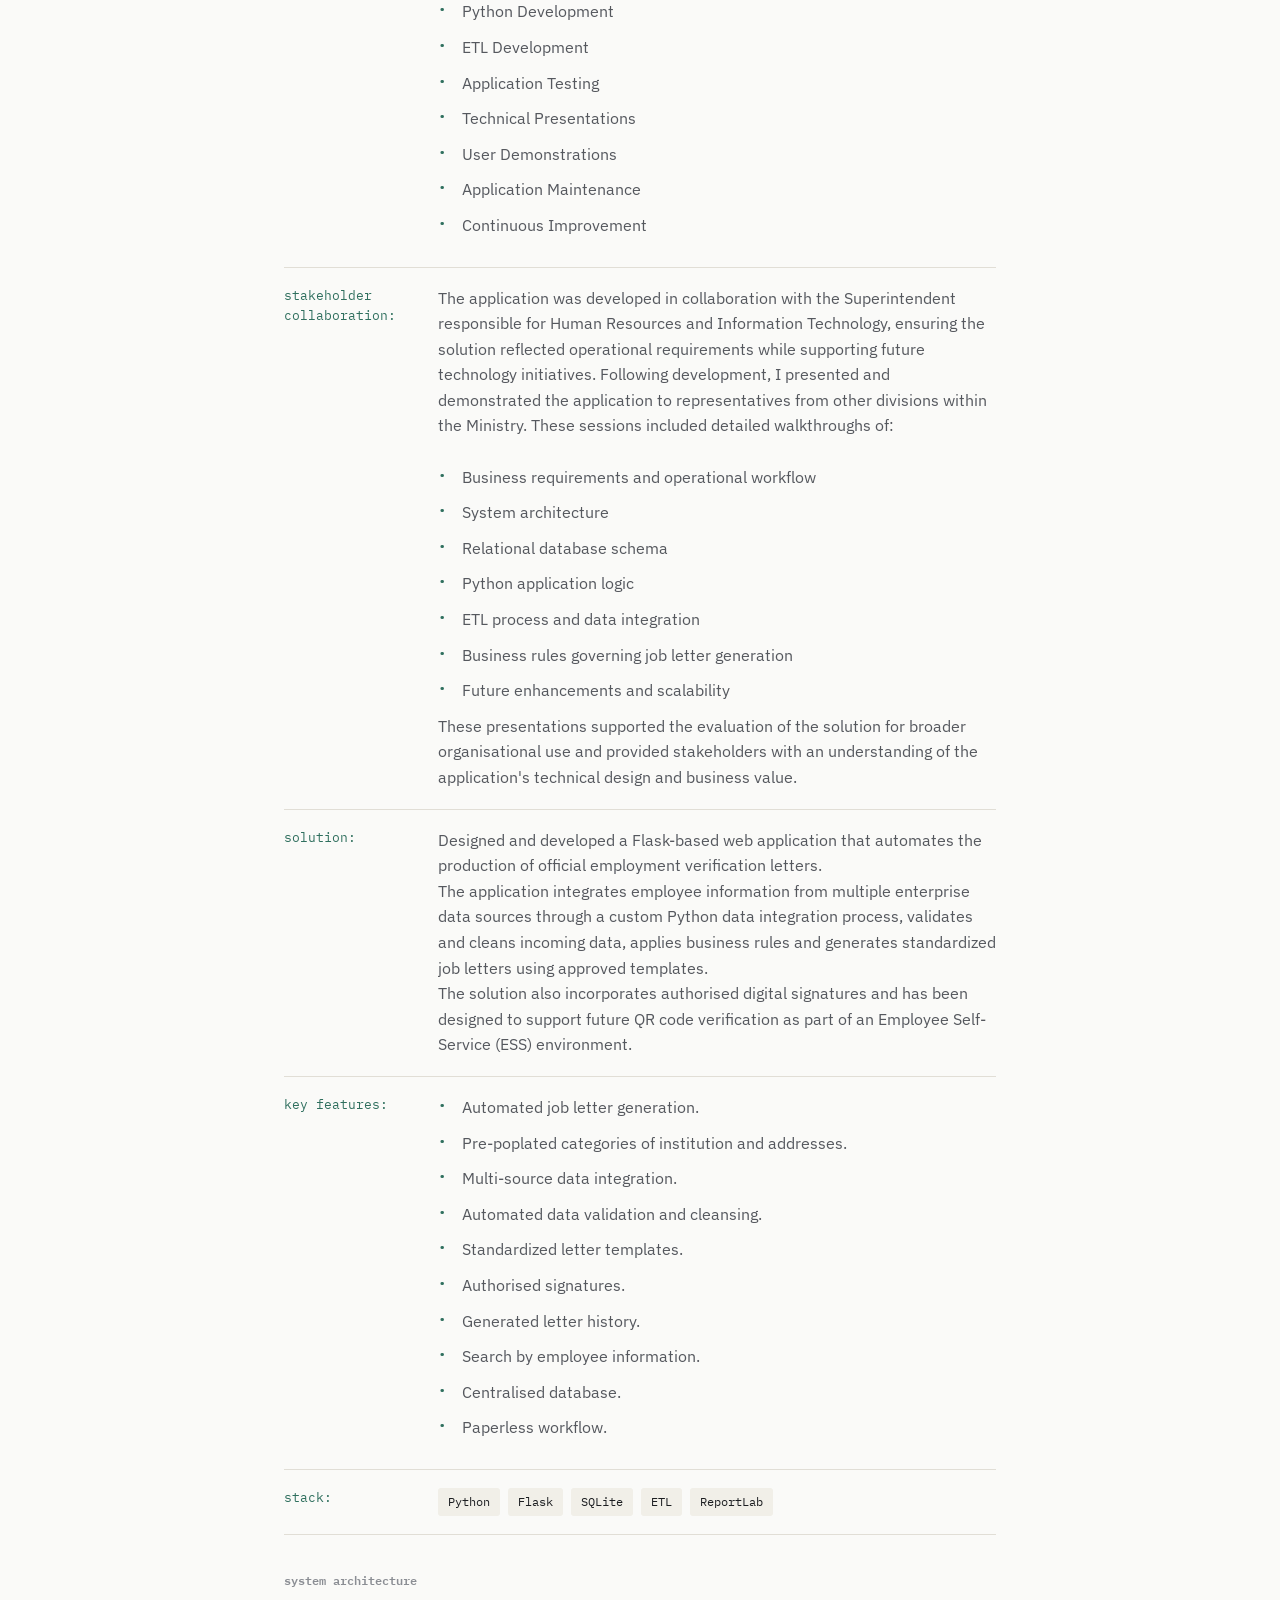
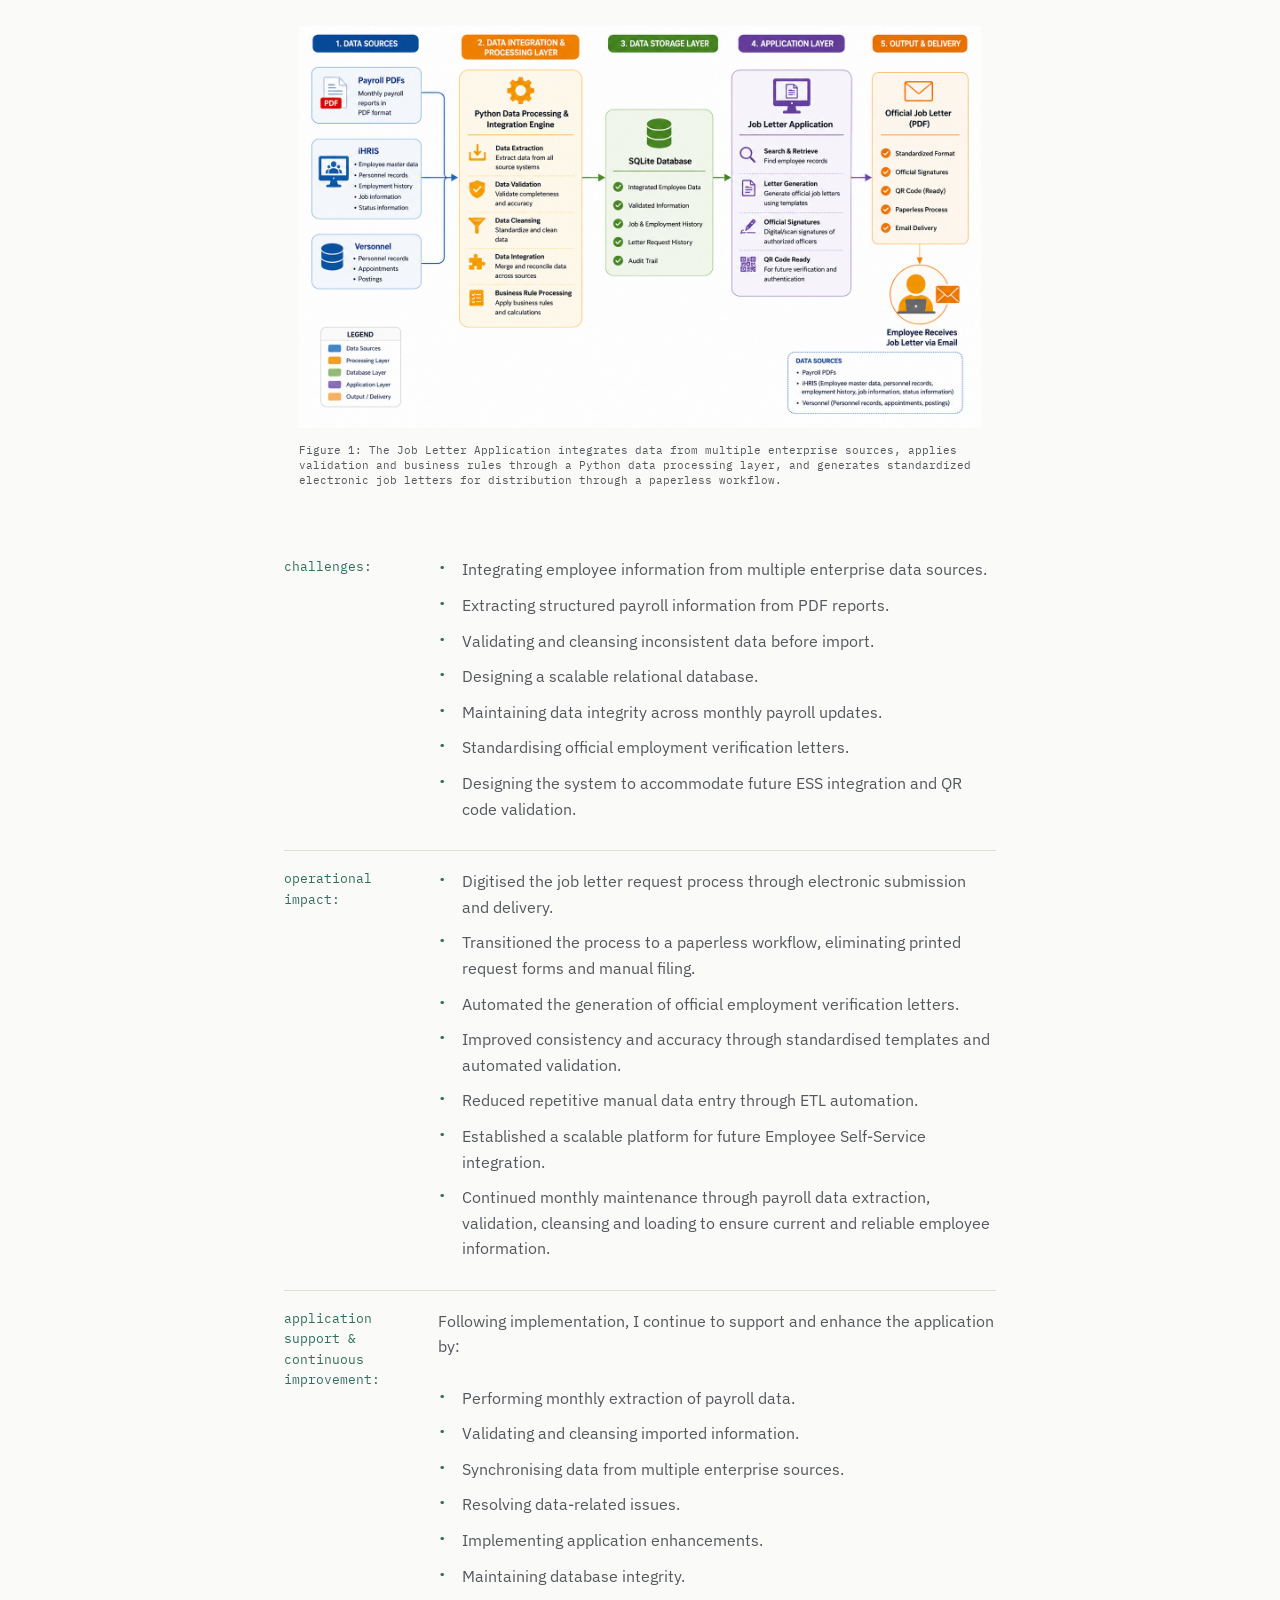
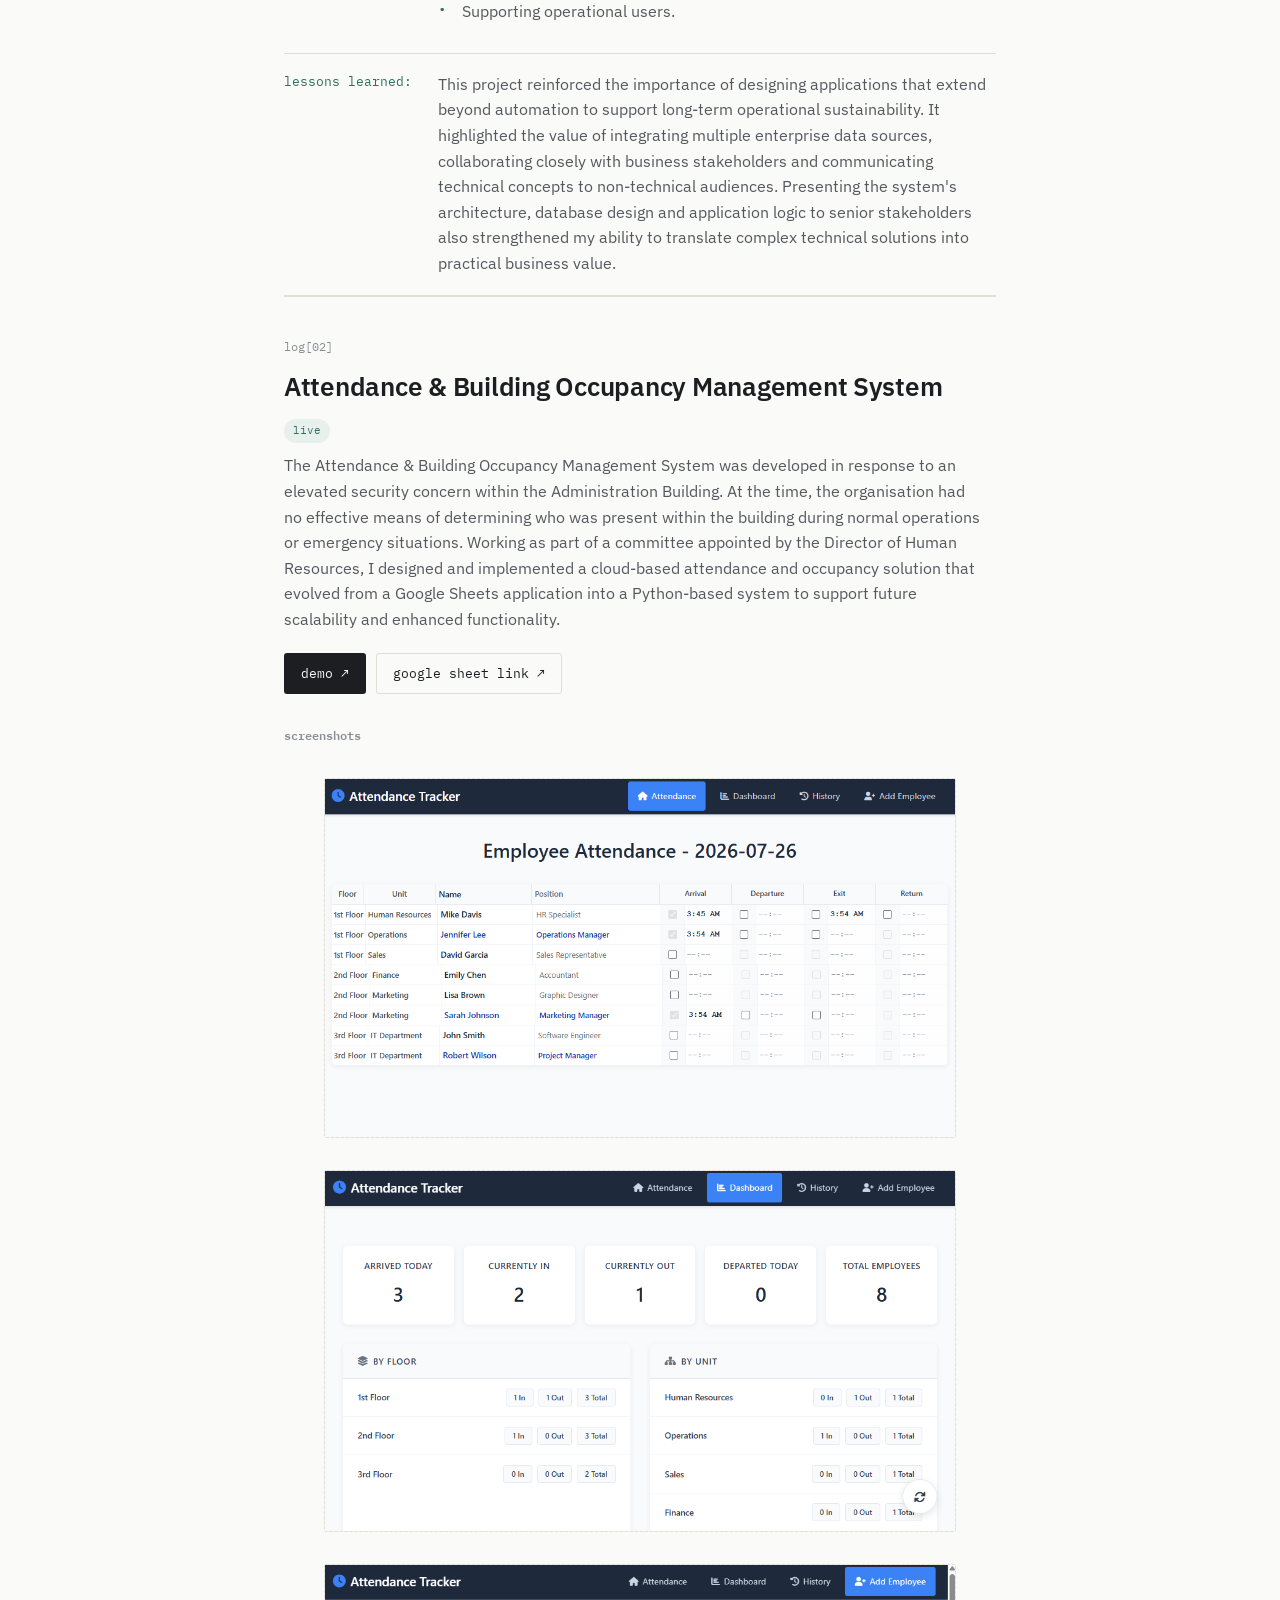
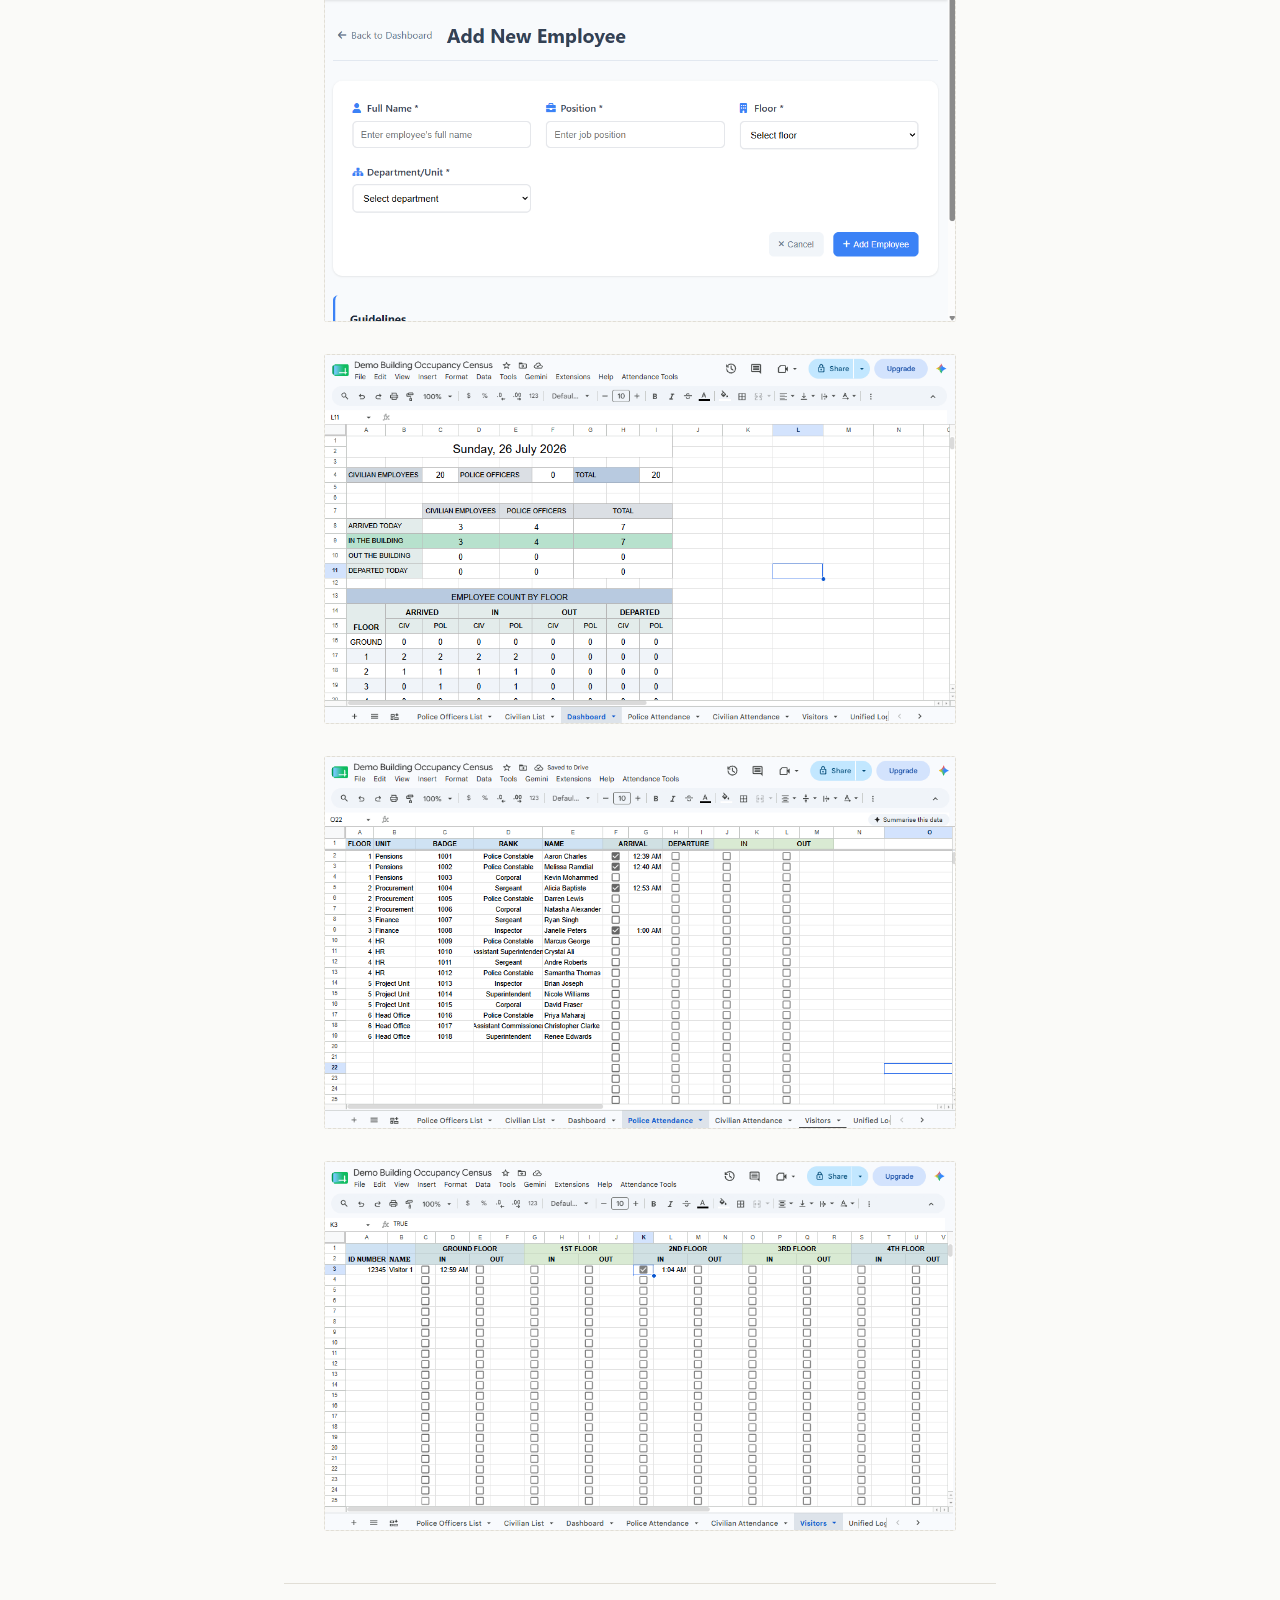
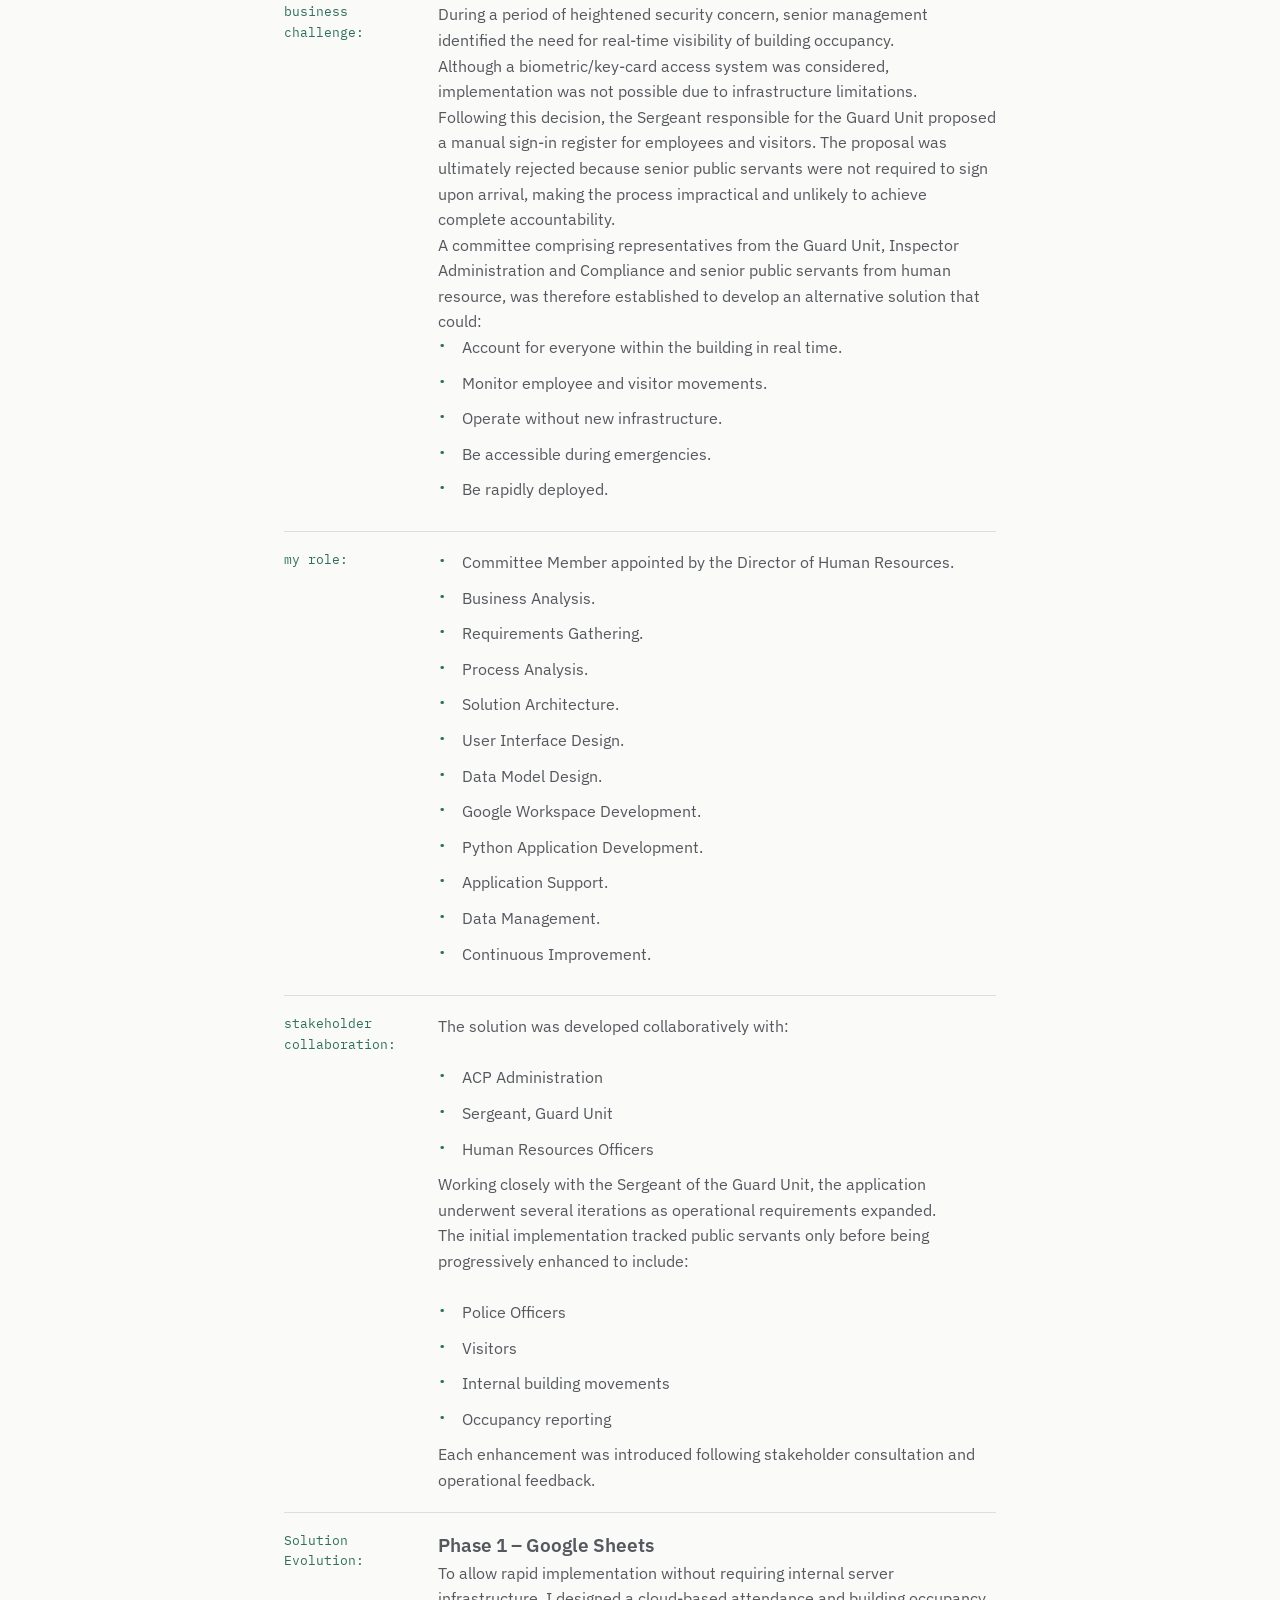
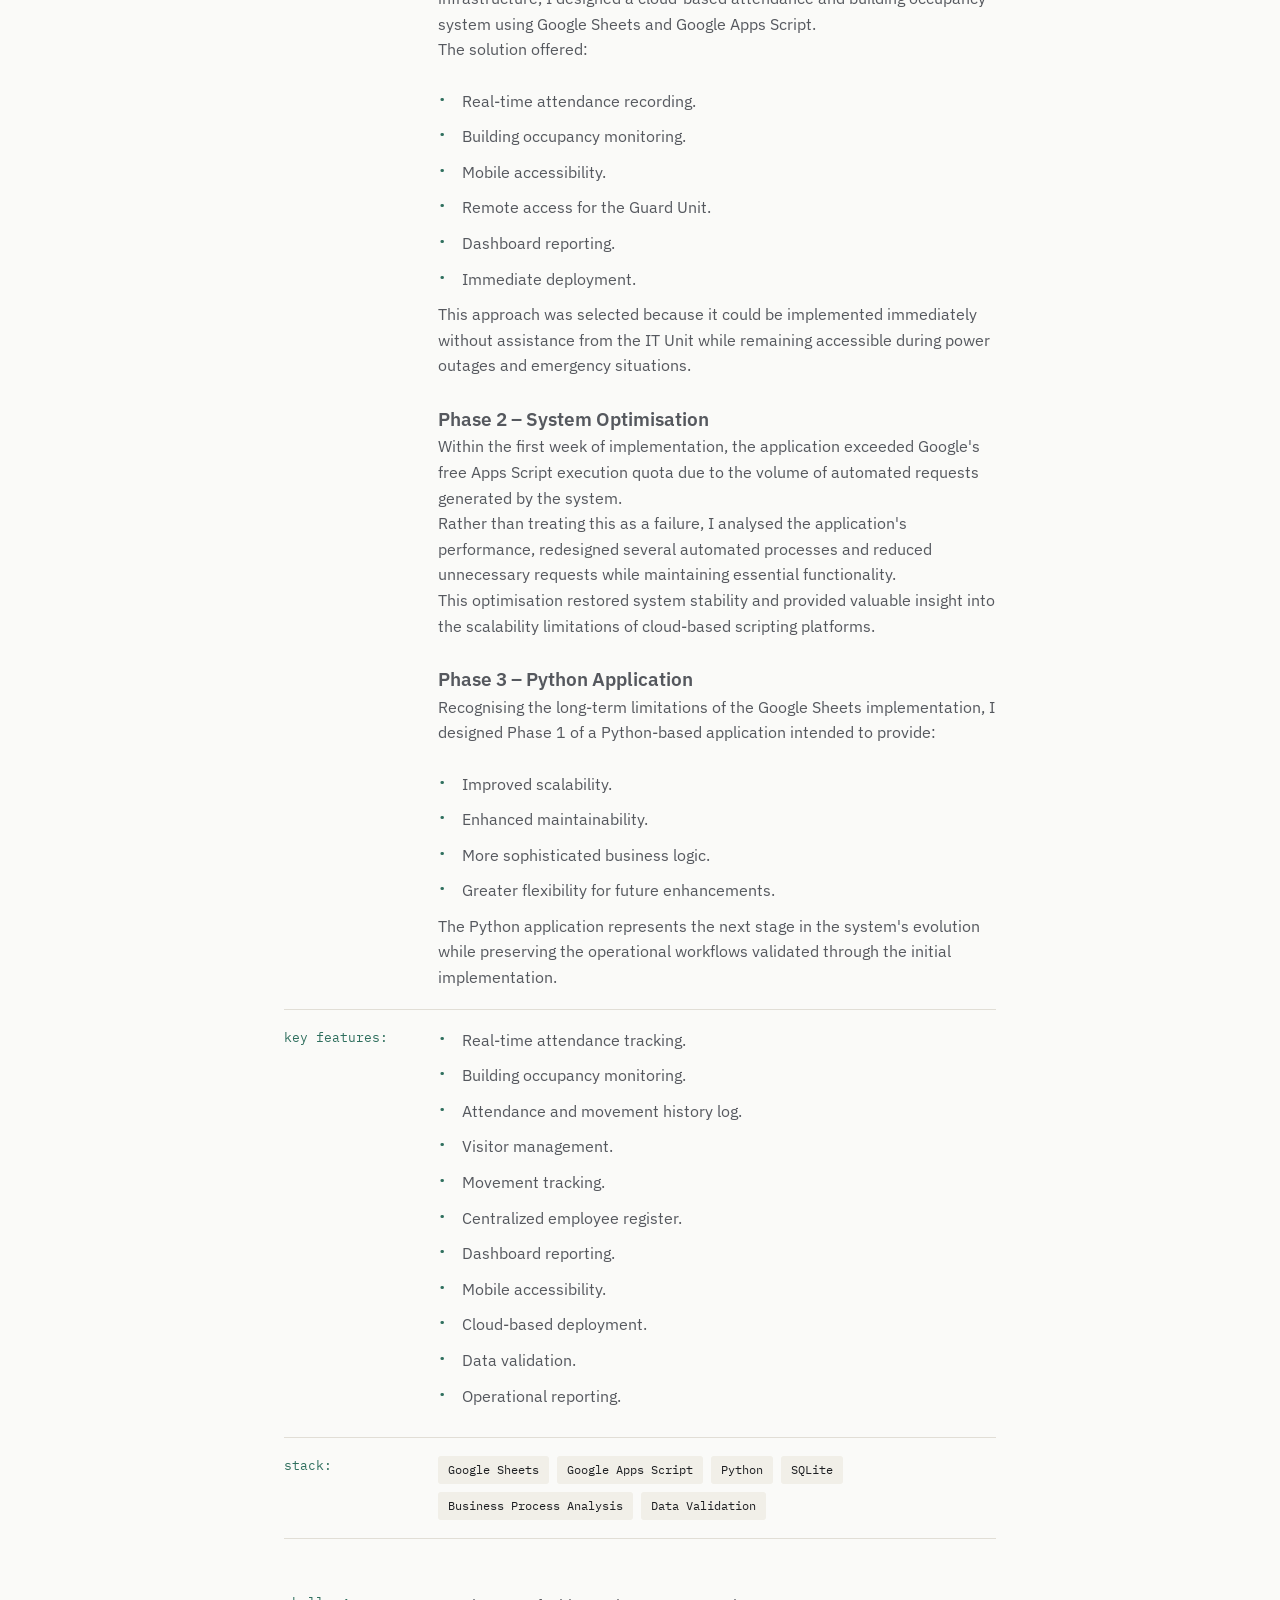
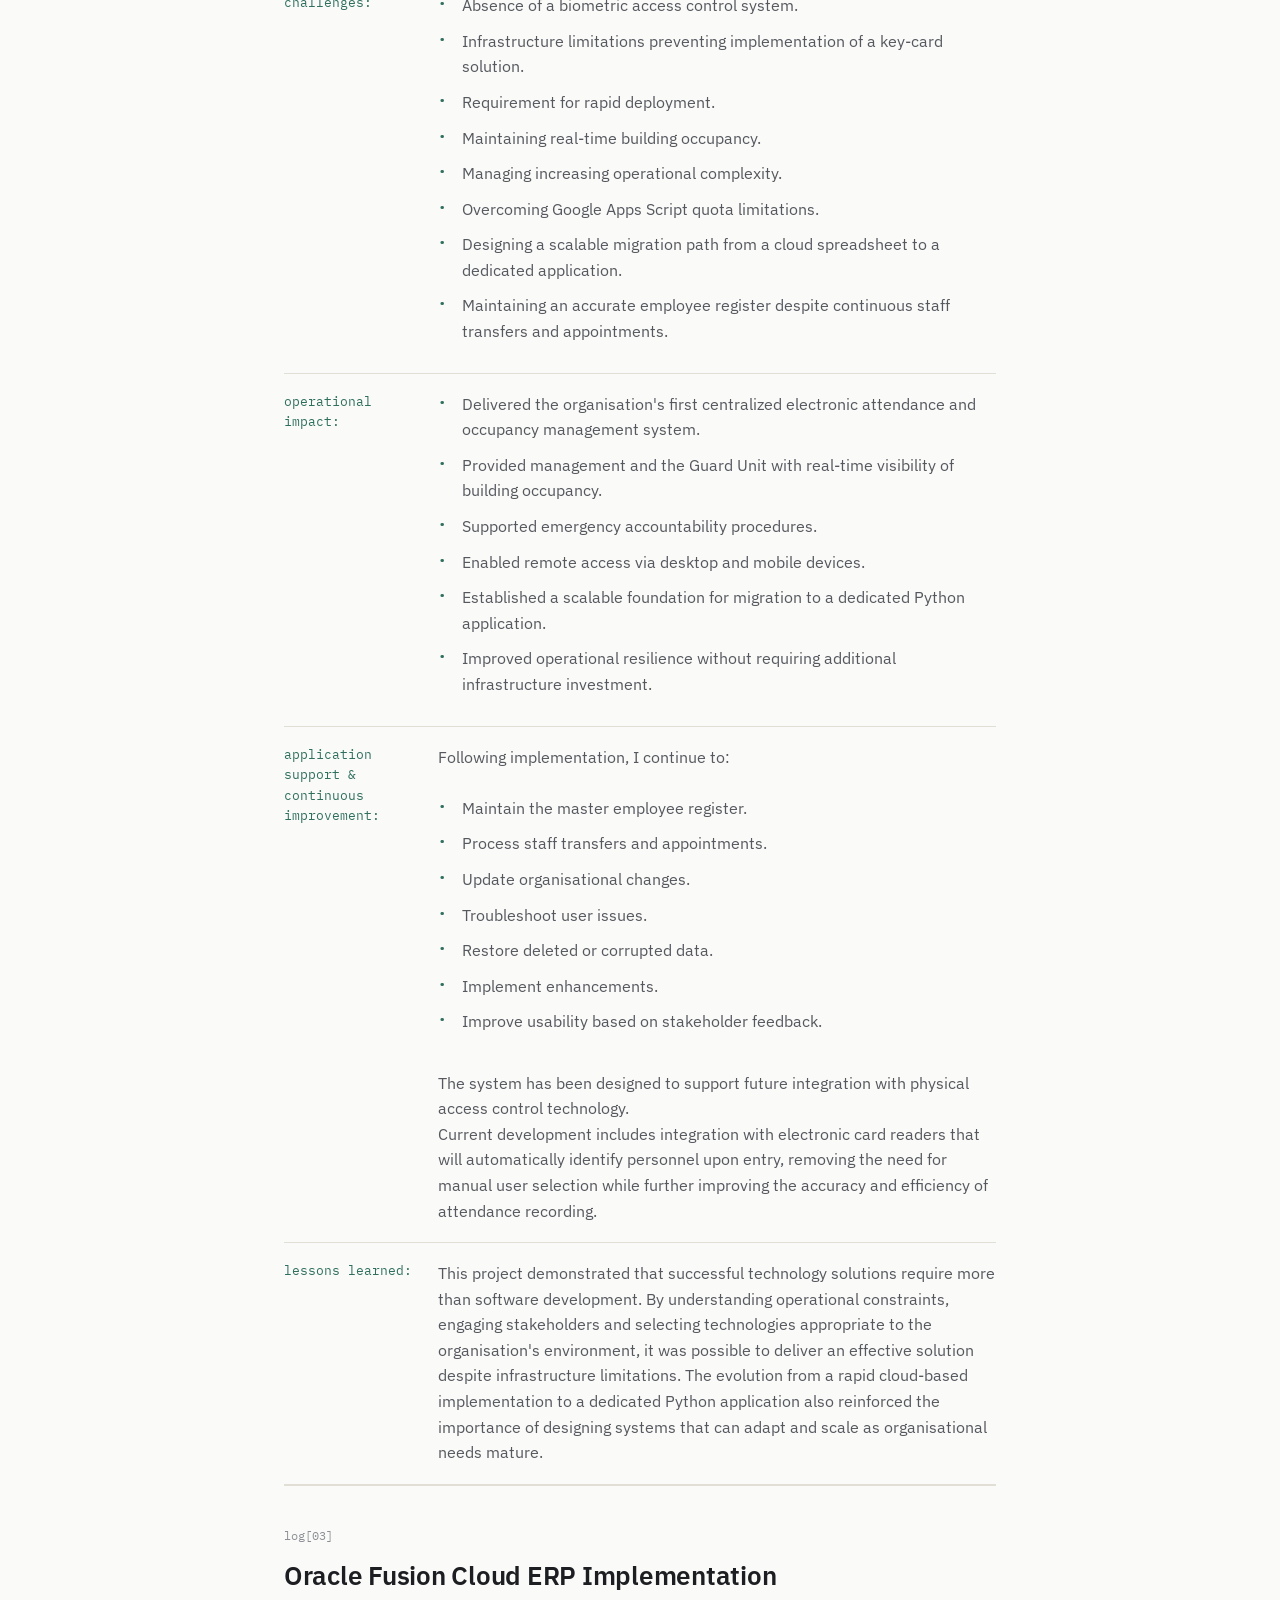
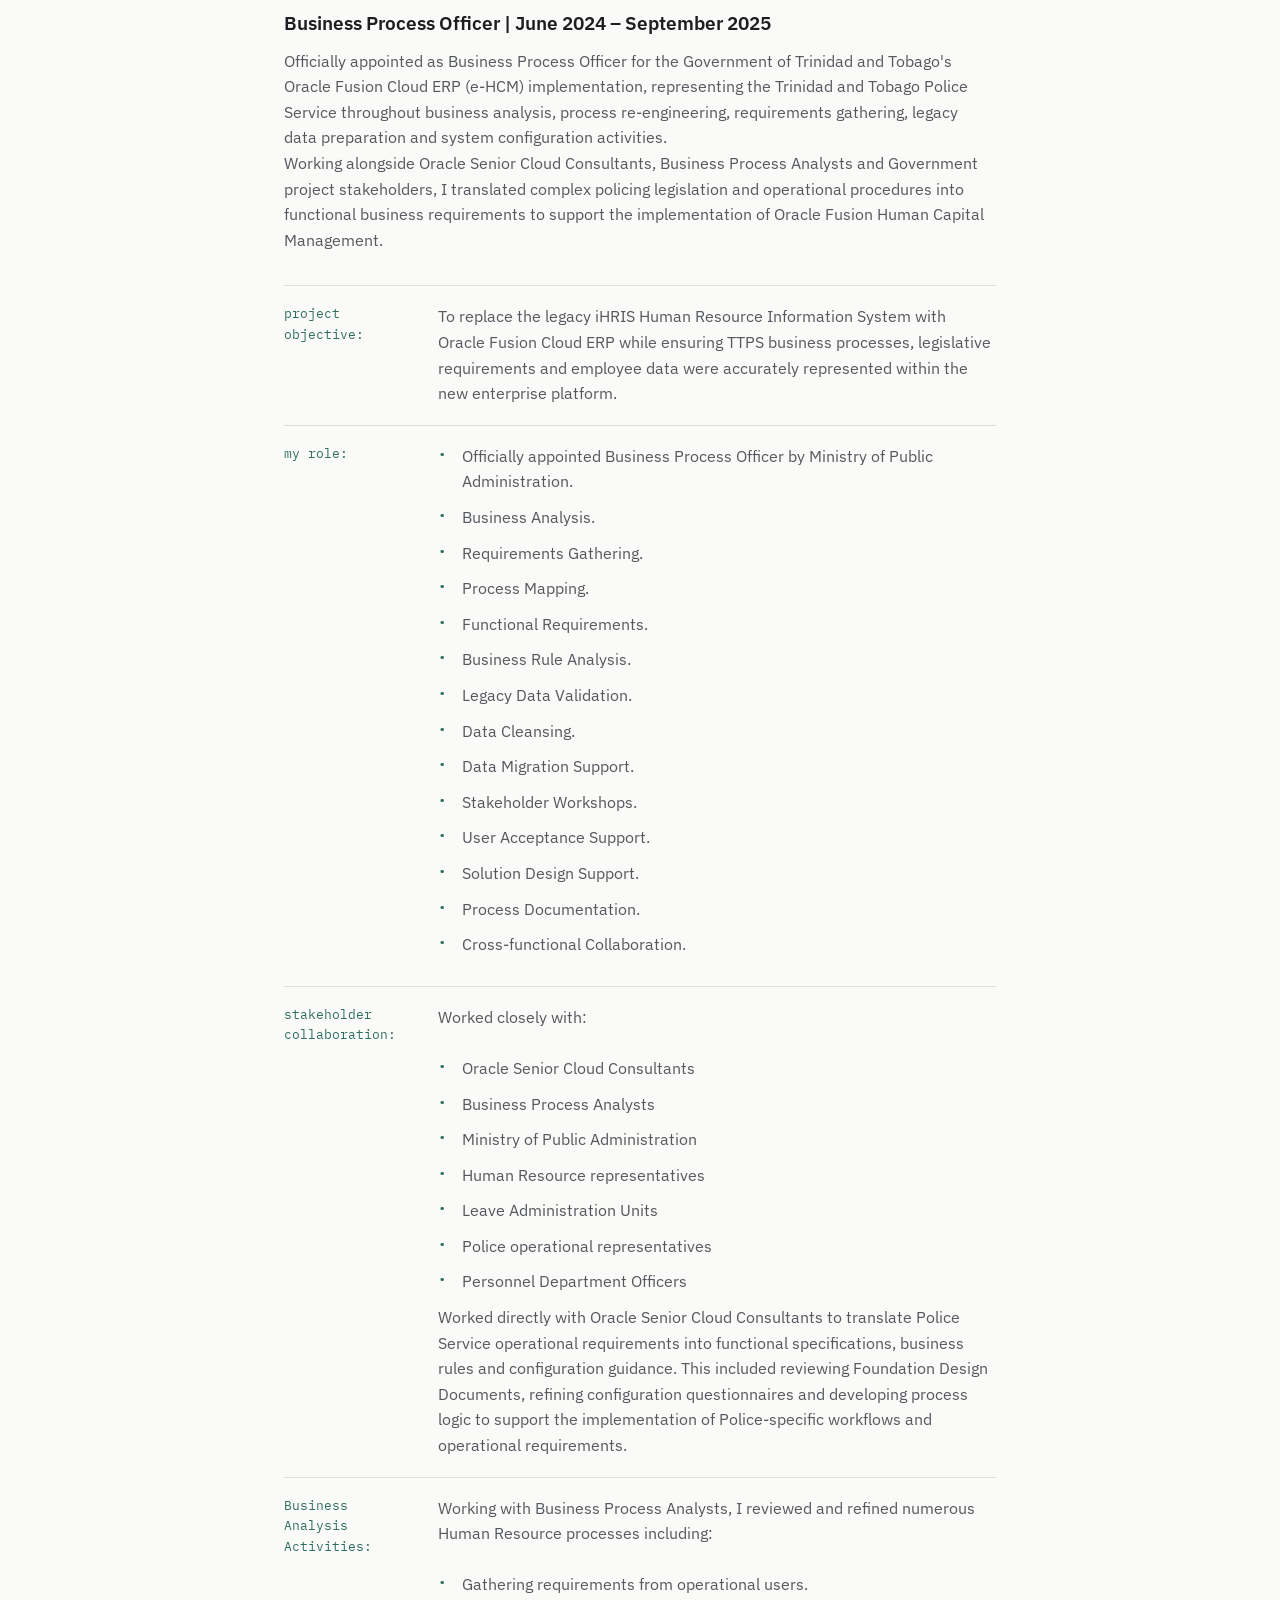
==== commit 209fc6d2: "Update end date for Business Process Officer role" ====
--- a/index.html
+++ b/index.html
@@ -515,7 +515,7 @@
           <div class="entry-title-row">
             <h3 class="entry-title">Oracle Fusion Cloud ERP Implementation</h3>
             <!--<span class="status-pill status-live">live</span>-->
-            <h3>Business Process Officer | June 2024 – May 2025</h3>
+            <h3>Business Process Officer | June 2024 – September 2025</h3>
           </div>
           <p class="entry-tagline">Officially appointed as Business Process Officer for the Government of Trinidad and Tobago's Oracle Fusion Cloud ERP (e-HCM) implementation, representing the Trinidad and Tobago Police Service throughout business analysis, process re-engineering, requirements gathering, legacy data preparation and system configuration activities.
 <br>
